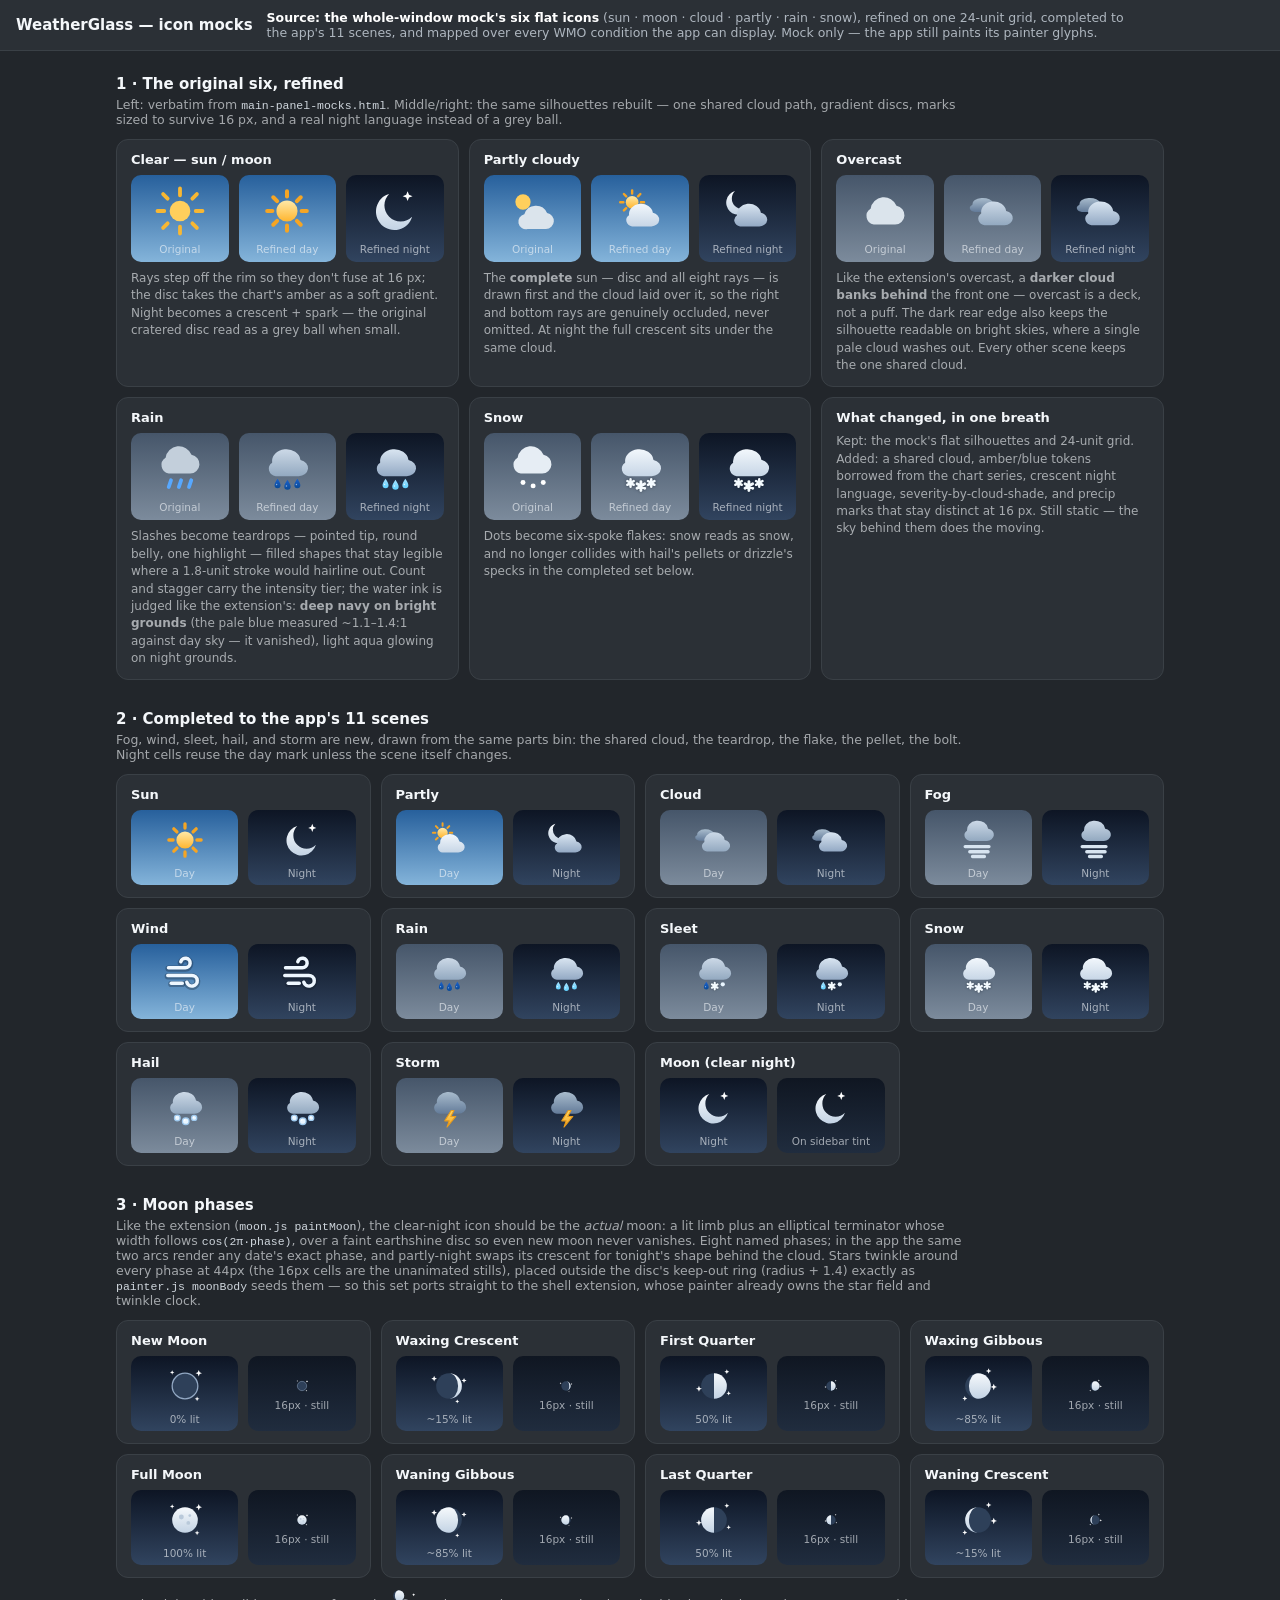
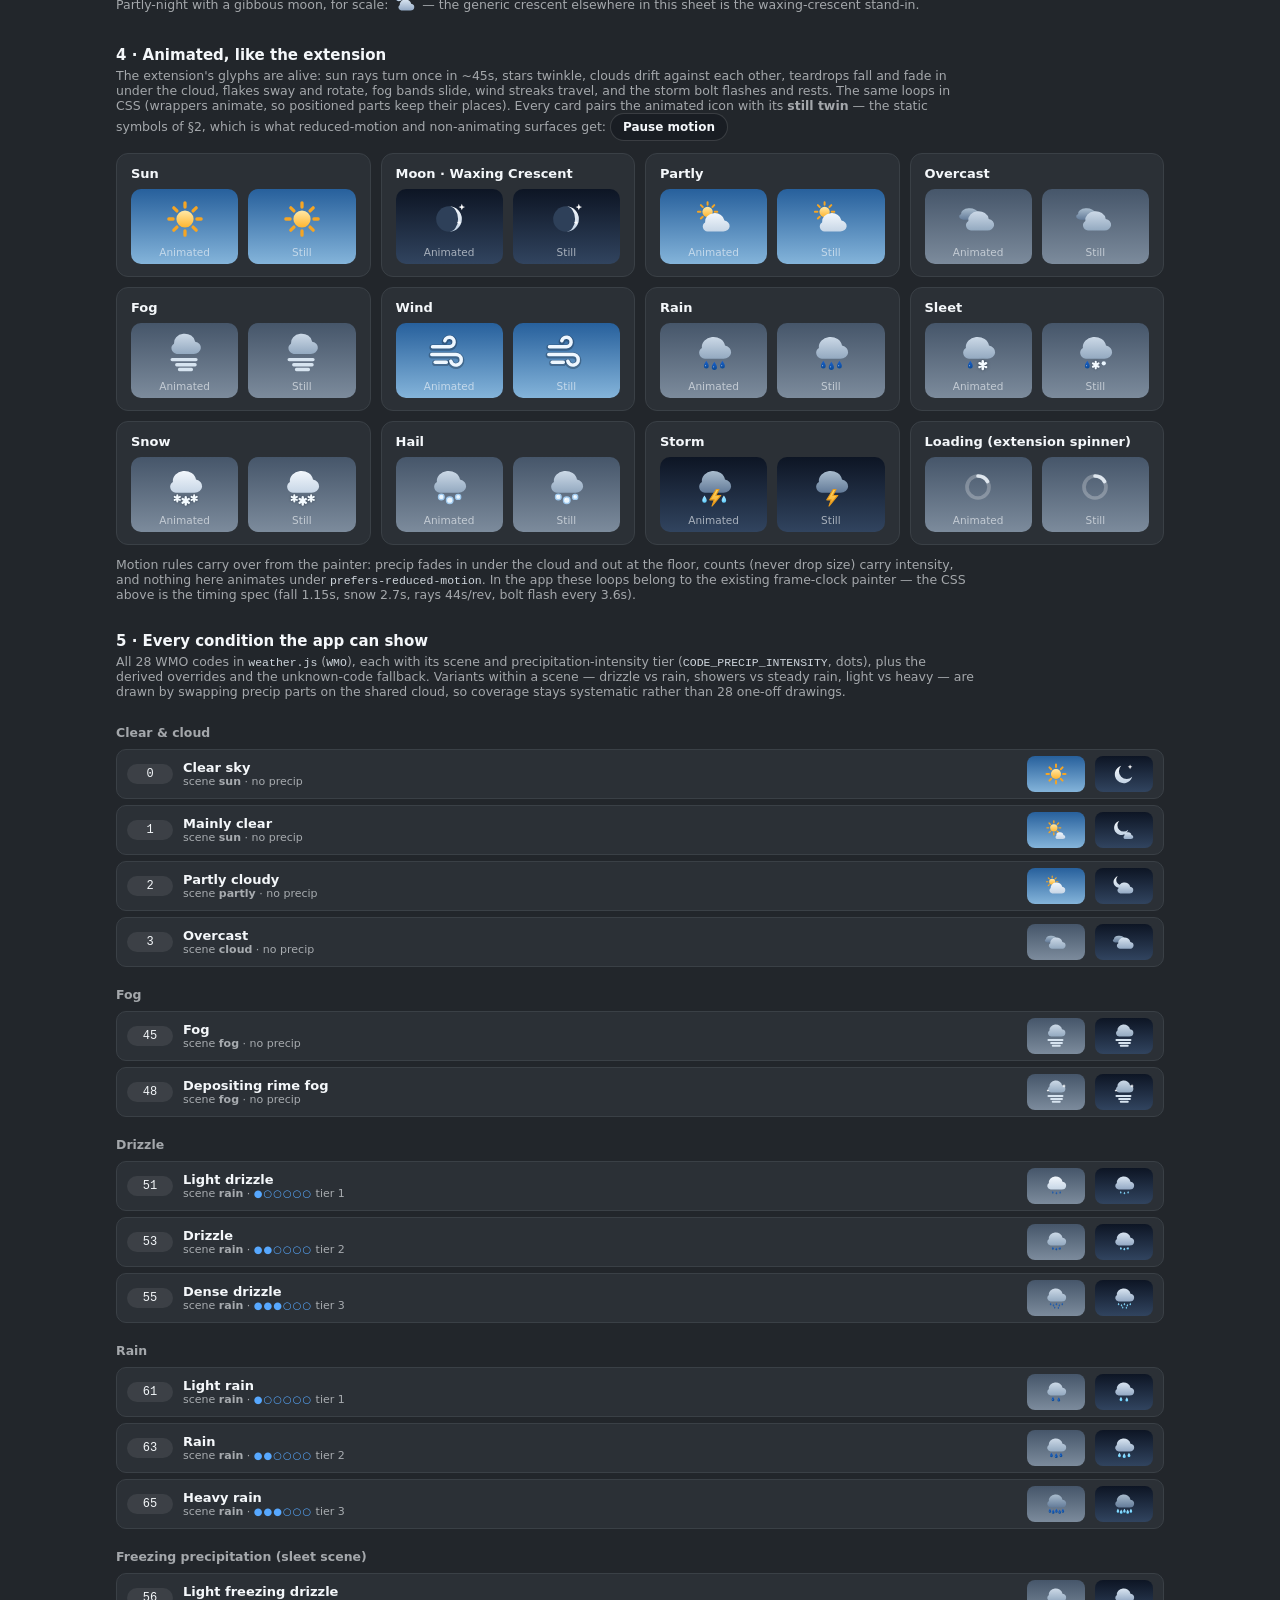
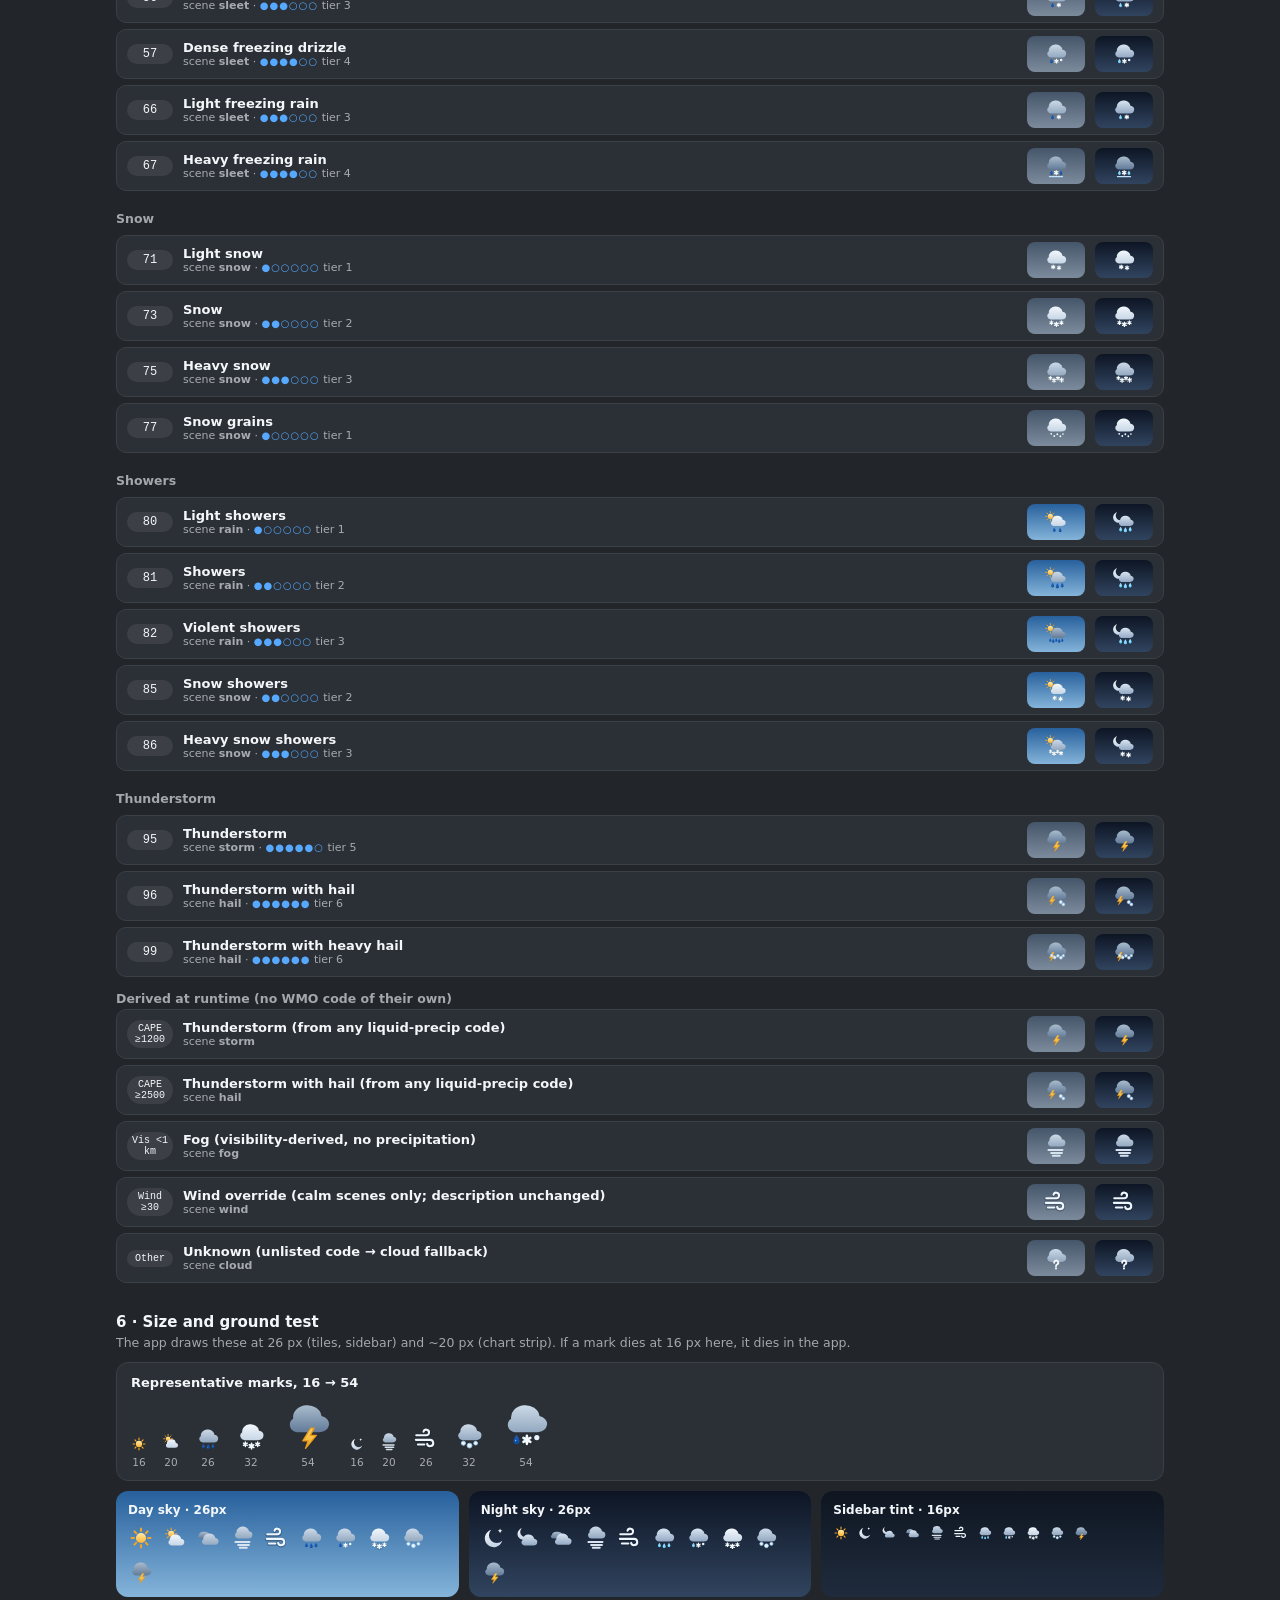
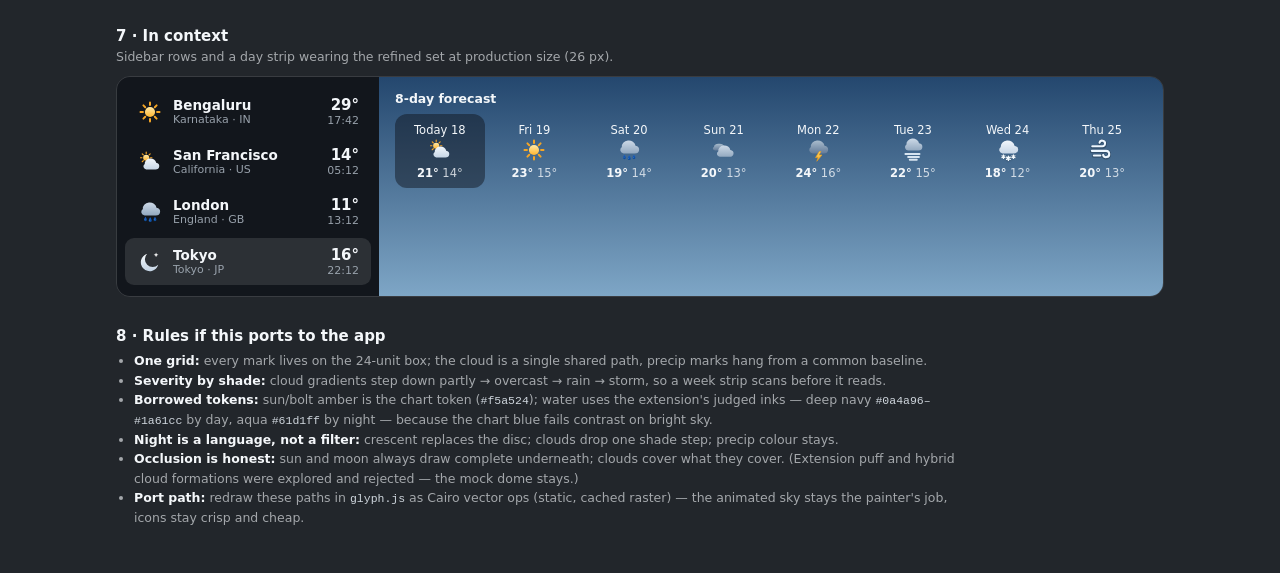
==== docs/design/icon-mocks.html @ 32ab7bc1 "docs(design): pair every animated icon with its still twin" ====
<!doctype html>
<html lang="en">
<head>
<meta charset="utf-8">
<meta name="viewport" content="width=device-width, initial-scale=1">
<title>WeatherGlass — icon mocks</title>
<style>
  :root{
    --ink:#f4f7fa; --dim:rgba(244,247,250,.62); --faint:rgba(244,247,250,.38);
    --slab:rgba(13,18,26,.52); --line:rgba(255,255,255,.14); --page:#22262b;
    --amber:#f5a524; --blue:#57a8ff; --green:#3ecf8e;
  }
  *{box-sizing:border-box}
  body{margin:0;background:var(--page);color:var(--ink);
    font-family:Cantarell,"Noto Sans",system-ui,sans-serif;-webkit-font-smoothing:antialiased}
  header.bar{position:sticky;top:0;z-index:9;background:#2b3036;border-bottom:1px solid #3a4046;
    padding:10px 16px;display:flex;gap:14px;align-items:center;flex-wrap:wrap}
  header.bar h1{font-size:15px;margin:0;font-weight:650}
  header.bar p{margin:0;font-size:12.5px;color:#aeb6bf;max-width:860px}
  main{max-width:1080px;margin:0 auto;padding:22px 16px 46px}
  h2{font-size:15px;margin:30px 0 4px}
  h2:first-child{margin-top:2px}
  .sub{font-size:12.5px;color:var(--dim);margin:0 0 12px;max-width:860px}
  .grid{display:grid;gap:10px}
  .before-after{grid-template-columns:repeat(3,1fr)}
  .fullset{grid-template-columns:repeat(4,1fr)}
  .card{background:#2b3036;border:1px solid #3a4046;border-radius:12px;padding:12px 14px}
  .card h3{margin:0 0 8px;font-size:13px}
  .card p{margin:8px 0 0;font-size:12px;color:var(--dim);line-height:1.45}
  .trio{display:flex;gap:10px}
  .cell{flex:1;border-radius:10px;display:flex;flex-direction:column;align-items:center;justify-content:center;gap:5px;padding:9px 2px 7px}
  .cell span{font-size:10.5px;color:var(--dim)}
  .sky-day{background:linear-gradient(180deg,#27609c,#84b4da)}
  .sky-night{background:linear-gradient(180deg,#0d1524,#31445f)}
  .sky-grey{background:linear-gradient(180deg,#46566a,#7c8b9c)}
  .side-tint{background:linear-gradient(180deg,rgba(13,20,32,.92),rgba(31,44,63,.92))}
  .ic{width:54px;height:54px;flex:none}
  .pair{display:flex;gap:10px}
  .pair .cell{padding:8px 2px 6px}
  .pair .ic{width:44px;height:44px}
  .cov{display:flex;flex-direction:column;gap:6px}
  .covgroup{font-size:12.5px;font-weight:700;color:var(--dim);margin:14px 0 3px}
  .covrow{display:grid;grid-template-columns:46px 1fr 58px 58px;gap:10px;align-items:center;
    background:#2b3036;border:1px solid #3a4046;border-radius:10px;padding:6px 10px}
  .code{font-family:ui-monospace,monospace;font-size:12px;background:rgba(255,255,255,.08);
    border-radius:999px;text-align:center;padding:3px 0}
  .covdesc{font-size:13px;font-weight:600}
  .covmeta{font-size:11px;color:var(--dim)}
  .tier{color:var(--blue);letter-spacing:1px;font-size:10px}
  .covcell{border-radius:8px;display:flex;justify-content:center;padding:5px}
  .covcell .ic{width:26px;height:26px}
  .sizes{display:flex;align-items:flex-end;gap:14px;flex-wrap:wrap}
  .sizes figure{margin:0;display:flex;flex-direction:column;align-items:center;gap:4px}
  .sizes figcaption{font-size:10.5px;color:var(--dim)}
  .s16{width:16px;height:16px}.s20{width:20px;height:20px}.s26{width:26px;height:26px}.s32{width:32px;height:32px}
  .groundrow{display:flex;gap:10px;flex-wrap:wrap}
  .ground{flex:1;min-width:220px;border-radius:12px;padding:12px}
  .ground h3{margin:0 0 8px;font-size:12px;font-weight:700}
  .ground .strip{display:flex;gap:8px;flex-wrap:wrap;align-items:center}
  .context{display:flex;border-radius:14px;overflow:hidden;border:1px solid rgba(255,255,255,.10)}
  .context .side{width:262px;flex:none;background:rgba(8,12,18,.58);padding:8px 0}
  .context .panel{flex:1;padding:14px 16px;background:linear-gradient(180deg,#24476e,#7ea6c6)}
  .crow{display:flex;gap:10px;align-items:center;padding:8px 12px;margin:3px 8px;border-radius:9px}
  .crow.sel{background:rgba(255,255,255,.11)}
  .crow .nm{font-size:13.5px;font-weight:600}
  .crow .sb{font-size:11px;color:#98a1ab}
  .crow .tp{margin-left:auto;text-align:right;font-size:15px;font-weight:700}
  .crow .tp div{font-size:11px;color:#98a1ab;font-weight:400}
  .crow .ic{width:26px;height:26px}
  .days{display:flex;gap:5px;margin-top:8px}
  .day{flex:1;text-align:center;border-radius:12px;padding:9px 2px 8px;font-size:11.5px}
  .day.sel{background:rgba(16,20,28,.48)}
  .day .ic{width:26px;height:26px}
  .day b{font-weight:650}
  .day span{opacity:.8}
  ul.rules{font-size:12.5px;color:var(--dim);line-height:1.55;margin:6px 0 0;padding-left:18px;max-width:860px}
  ul.rules b{color:var(--ink)}
  code{font-family:ui-monospace,monospace;font-size:11.5px;color:#cfd6dd}
  .pausebtn{font:inherit;font-size:12px;font-weight:650;color:var(--ink);
    background:rgba(16,20,28,.45);border:1px solid var(--line);border-radius:999px;padding:6px 12px;cursor:pointer}
  @keyframes wg-spin{to{transform:rotate(360deg)}}
  @keyframes wg-drift{0%,100%{transform:translateX(-.55px)}50%{transform:translateX(.55px)}}
  @keyframes wg-fall{0%{transform:translate(.45px,-2.4px);opacity:0}16%{opacity:1}78%{opacity:1}100%{transform:translate(-.55px,3.1px);opacity:0}}
  @keyframes wg-snow{0%{transform:translate(-.5px,-2.1px) rotate(-24deg);opacity:0}16%{opacity:1}50%{transform:translate(.55px,.4px) rotate(18deg)}84%{opacity:1}100%{transform:translate(-.4px,2.9px) rotate(52deg);opacity:0}}
  @keyframes wg-flash{0%,52%,100%{opacity:.22}58%,68%{opacity:1}63%{opacity:.45}}
  @keyframes wg-twinkle{0%,100%{opacity:.2}50%{opacity:1}}
  @keyframes wg-fog{from{transform:translateX(1.5px)}to{transform:translateX(-1.5px)}}
  @keyframes wg-wind{0%{transform:translateX(-1.5px);opacity:.35}30%,70%{opacity:1}100%{transform:translateX(1.7px);opacity:.35}}
  .spin-slow{transform-box:fill-box;transform-origin:center;animation:wg-spin 44s linear infinite}
  .spin-fast{transform-box:view-box;transform-origin:center;animation:wg-spin 1.1s linear infinite}
  .drift{animation:wg-drift 5.5s ease-in-out infinite}
  .drift2{animation:wg-drift 7s ease-in-out infinite reverse}
  .fall{animation:wg-fall 1.15s linear infinite}
  .fall-fast{animation:wg-fall .78s linear infinite}
  .snowfall{transform-box:view-box;animation:wg-snow 2.7s linear infinite}
  .flash{animation:wg-flash 3.6s linear infinite}
  .twinkle{animation:wg-twinkle 2.3s ease-in-out infinite}
  .fogslide{animation:wg-fog 4.5s ease-in-out infinite alternate}
  .windmove{animation:wg-wind 2.9s ease-in-out infinite}
  .anim-paused *{animation-play-state:paused!important}
  @media (prefers-reduced-motion: reduce){*{transition:none!important;animation:none!important}}
</style>
</head>
<body>
<header class="bar">
  <h1>WeatherGlass — icon mocks</h1>
  <p><b style="color:#fff">Source: the whole-window mock's six flat icons</b> (sun · moon · cloud · partly · rain · snow),
  refined on one 24-unit grid, completed to the app's 11 scenes, and mapped over every WMO condition the app can display. Mock only — the app still paints its painter glyphs.</p>
</header>

<svg width="0" height="0" style="position:absolute" aria-hidden="true">
  <defs>
    <!-- ===== originals, verbatim from main-panel-mocks.html ===== -->
    <symbol id="o-moon" viewBox="0 0 24 24"><circle cx="12" cy="12" r="7" fill="#e8edf4"/><circle cx="9.5" cy="10" r="1.6" fill="#c9d2dd"/><circle cx="13.5" cy="14" r="1.2" fill="#c9d2dd"/><circle cx="14.5" cy="9.5" r=".9" fill="#c9d2dd"/></symbol>
    <symbol id="o-sun" viewBox="0 0 24 24"><g stroke="#f7b733" stroke-width="1.7" stroke-linecap="round"><path d="M12 2v3M12 19v3M2 12h3M19 12h3M4.5 4.5l2 2M17.5 17.5l2 2M19.5 4.5l-2 2M6.5 17.5l-2 2"/></g><circle cx="12" cy="12" r="4.6" fill="#ffcf5c"/></symbol>
    <symbol id="o-cloud" viewBox="0 0 24 24"><path d="M7 18h9.5a4.2 4.2 0 0 0 .6-8.35A6 6 0 0 0 5.6 11 3.8 3.8 0 0 0 7 18Z" fill="#dbe4ec"/></symbol>
    <symbol id="o-partly" viewBox="0 0 24 24"><circle cx="8" cy="8" r="3.4" fill="#ffcf5c"/><path d="M10 20h8.2a3.6 3.6 0 0 0 .5-7.15A5.4 5.4 0 0 0 8.6 13.4 3.3 3.3 0 0 0 10 20Z" fill="#dbe4ec"/></symbol>
    <symbol id="o-rain" viewBox="0 0 24 24"><path d="M7 14h9.5a4.2 4.2 0 0 0 .6-8.35A6 6 0 0 0 5.6 7 3.8 3.8 0 0 0 7 14Z" fill="#c3cfdb"/><g stroke="#57a8ff" stroke-width="1.7" stroke-linecap="round"><path d="M8 17l-1 3M12.5 17l-1 3M17 17l-1 3"/></g></symbol>
    <symbol id="o-snow" viewBox="0 0 24 24"><path d="M7 14h9.5a4.2 4.2 0 0 0 .6-8.35A6 6 0 0 0 5.6 7 3.8 3.8 0 0 0 7 14Z" fill="#e6edf4"/><g fill="#fff"><circle cx="8" cy="18" r="1.1"/><circle cx="12.5" cy="19.5" r="1.1"/><circle cx="17" cy="18" r="1.1"/></g></symbol>

    <!-- ===== refined set: shared parts ===== -->
    <linearGradient id="sunGrad" x1="0" y1="0" x2="0" y2="1">
      <stop offset="0" stop-color="#ffe9a8"/><stop offset="1" stop-color="#ffb52e"/>
    </linearGradient>
    <linearGradient id="moonGrad" x1="0" y1="0" x2="0" y2="1">
      <stop offset="0" stop-color="#f6f9fc"/><stop offset="1" stop-color="#c3d3e4"/>
    </linearGradient>
    <linearGradient id="cloudDay" x1="0" y1="0" x2="0" y2="1">
      <stop offset="0" stop-color="#f2f7fc"/><stop offset="1" stop-color="#c7d6e6"/>
    </linearGradient>
    <linearGradient id="cloudNight" x1="0" y1="0" x2="0" y2="1">
      <stop offset="0" stop-color="#d9e5f1"/><stop offset="1" stop-color="#93a9c4"/>
    </linearGradient>
    <linearGradient id="cloudGrey" x1="0" y1="0" x2="0" y2="1">
      <stop offset="0" stop-color="#ccd9e7"/><stop offset="1" stop-color="#93a9c0"/>
    </linearGradient>
    <linearGradient id="cloudStorm" x1="0" y1="0" x2="0" y2="1">
      <stop offset="0" stop-color="#a9bccd"/><stop offset="1" stop-color="#637b99"/>
    </linearGradient>
    <linearGradient id="boltGrad" x1="0" y1="0" x2="0" y2="1">
      <stop offset="0" stop-color="#ffd964"/><stop offset="1" stop-color="#f5a524"/>
    </linearGradient>
    <!-- judged water inks, extension INK_WATER: deep navy holds contrast on
         bright skies; light aqua glows on night grounds -->
    <linearGradient id="dropGradDay" x1="0" y1="0" x2="0" y2="1">
      <stop offset="0" stop-color="#1a61cc"/><stop offset="1" stop-color="#0a4a96"/>
    </linearGradient>
    <linearGradient id="dropGradNight" x1="0" y1="0" x2="0" y2="1">
      <stop offset="0" stop-color="#a8e2ff"/><stop offset="1" stop-color="#61d1ff"/>
    </linearGradient>
    <!-- shared cloud: dome vertically squashed 15% (base y=19 and width unchanged,
         so precip hang points and partly occlusion stay put) -->
    <path id="cloudPath" d="M7 19h10.2a4.3 3.66 0 0 0 .8-7.23A6.2 5.27 0 0 0 5.4 13.05 4 3.4 0 0 0 7 19Z"/>
    <g id="flake" stroke="#f4fbff" stroke-width="1.35" stroke-linecap="round" style="filter:drop-shadow(0 .8px .8px rgba(16,24,35,.5))">
      <path d="M0-2.1V2.1M-1.8-1.05 1.8 1.05M1.8-1.05-1.8 1.05"/>
    </g>
    <path id="dropPath" d="M0-2.3C.95-.9 1.45.05 1.45.85A1.45 1.45 0 1 1-1.45.85C-1.45.05-.95-.9 0-2.3Z"/>
    <g id="dropDay"><use href="#dropPath" fill="url(#dropGradDay)"/><circle cx="-.45" cy=".55" r=".34" fill="#ffffff" opacity=".55"/></g>
    <g id="dropNight"><use href="#dropPath" fill="url(#dropGradNight)"/><circle cx="-.45" cy=".55" r=".34" fill="#ffffff" opacity=".8"/></g>
    <path id="spark" d="M0-2.2.62-.62 2.2 0 .62.62 0 2.2-.62.62-2.2 0-.62-.62Z"/>

    <!-- the full sun, drawn complete wherever it appears: partly/showers
         layer the cloud OVER it, so right/bottom rays exist and are
         genuinely occluded rather than omitted -->
    <g id="sunRays" stroke="#f5a524" stroke-width="1.8" stroke-linecap="round">
      <path d="M12 3.2v2.3M12 18.5v2.3M3.2 12h2.3M18.5 12h2.3M16.4 7.6l1.7-1.7M16.4 16.4l1.7 1.7M7.6 16.4l-1.7 1.7M7.6 7.6 5.9 5.9"/>
    </g>
    <g id="sunFull">
      <use href="#sunRays"/>
      <circle cx="12" cy="12" r="4.7" fill="url(#sunGrad)"/>
    </g>
    <symbol id="r-sun" viewBox="0 0 24 24"><use href="#sunFull"/></symbol>
    <!-- moon: crescent reads as night at 16px where the cratered disc read as a ball -->
    <symbol id="r-moon" viewBox="0 0 24 24">
      <path d="M19.6 14.6A8.2 8.2 0 1 1 9.4 4.4a6.6 6.6 0 0 0 10.2 10.2Z" fill="url(#moonGrad)"/>
      <use href="#spark" transform="translate(17.6 5.4)" fill="#ffffff"/>
    </symbol>
    <symbol id="r-partly-day" viewBox="0 0 24 24">
      <use href="#sunFull" transform="translate(1.3,0.9) scale(.6)"/>
      <use href="#cloudPath" transform="translate(2.6 2.9) scale(.84)" fill="url(#cloudDay)"/>
    </symbol>
    <symbol id="r-partly-night" viewBox="0 0 24 24">
      <path d="M12.9 9.8A5.4 5.4 0 1 1 6.2 3.1a4.3 4.3 0 0 0 6.7 6.7Z" fill="url(#moonGrad)"/>
      <use href="#cloudPath" transform="translate(2.6 2.9) scale(.84)" fill="url(#cloudNight)"/>
    </symbol>
    <symbol id="r-fog-day" viewBox="0 0 24 24">
      <use href="#cloudPath" transform="translate(1,-5) scale(.92)" fill="url(#cloudGrey)"/>
      <g stroke="#d7e4f0" stroke-width="1.8" stroke-linecap="round"><path d="M5 15.6h13M7.5 18.4h10M9 21h6.5"/></g>
    </symbol>
    <symbol id="r-wind" viewBox="0 0 24 24">
      <g fill="none" stroke="rgba(16,24,35,.30)" stroke-width="3.4" stroke-linecap="round" transform="translate(0 .45)">
        <path d="M3 8.6h9.2a2.6 2.6 0 1 0-2.5-3.3"/>
        <path d="M2.6 12.8h13.2a2.9 2.9 0 1 1-2.8 3.7"/>
        <path d="M4.5 17h6"/>
      </g>
      <g fill="none" stroke="#eef7ff" stroke-width="1.9" stroke-linecap="round">
        <path d="M3 8.6h9.2a2.6 2.6 0 1 0-2.5-3.3"/>
        <path d="M2.6 12.8h13.2a2.9 2.9 0 1 1-2.8 3.7"/>
        <path d="M4.5 17h6"/>
      </g>
    </symbol>
    <symbol id="r-rain-day" viewBox="0 0 24 24">
      <use href="#cloudPath" transform="translate(0,-3.8)" fill="url(#cloudGrey)"/>
      <use href="#dropsMid"/>
    </symbol>
    <symbol id="r-rain-night" viewBox="0 0 24 24">
      <use href="#cloudPath" transform="translate(0,-3.8)" fill="url(#cloudNight)"/>
      <use href="#dropsMidNight"/>
    </symbol>
    <symbol id="r-sleet" viewBox="0 0 24 24">
      <use href="#cloudPath" transform="translate(0,-3.8)" fill="url(#cloudGrey)"/>
      <use href="#dropDay" transform="translate(7.8,18.4) scale(.92)"/>
      <use href="#flake" transform="translate(12.4 18.6) scale(.85)"/>
      <circle cx="16.8" cy="17.6" r="1.15" fill="#eaf6ff"/>
    </symbol>
    <symbol id="r-sleet-night" viewBox="0 0 24 24">
      <use href="#cloudPath" transform="translate(0,-3.8)" fill="url(#cloudNight)"/>
      <use href="#dropNight" transform="translate(7.8,18.4) scale(.92)"/>
      <use href="#flake" transform="translate(12.4 18.6) scale(.85)"/>
      <circle cx="16.8" cy="17.6" r="1.15" fill="#eaf6ff"/>
    </symbol>
    <symbol id="r-snow" viewBox="0 0 24 24">
      <use href="#cloudPath" transform="translate(0,-3.8)" fill="url(#cloudDay)"/>
      <use href="#flake" transform="translate(7.8 18.2) scale(.8)"/>
      <use href="#flake" transform="translate(12.4 19.6) scale(.95)"/>
      <use href="#flake" transform="translate(17 18.2) scale(.8)"/>
    </symbol>
    <symbol id="r-hail" viewBox="0 0 24 24">
      <use href="#cloudPath" transform="translate(0,-3.8)" fill="url(#cloudGrey)"/>
      <g fill="#eaf6ff" stroke="#9fc9ee" stroke-width=".7">
        <circle cx="7.8" cy="17.4" r="1.55"/><circle cx="12.4" cy="19.2" r="1.8"/><circle cx="17" cy="17.4" r="1.4"/>
      </g>
      <g fill="#ffffff"><circle cx="7.3" cy="16.9" r=".45"/><circle cx="11.8" cy="18.6" r=".5"/><circle cx="16.6" cy="17" r=".4"/></g>
    </symbol>
    <symbol id="r-storm" viewBox="0 0 24 24">
      <use href="#cloudPath" transform="translate(0,-3.8)" fill="url(#cloudStorm)"/>
      <path d="M13.2 13.4 9.7 19h2.4l-1.2 3.4L15.7 16.6h-2.7l1.7-3.2Z" fill="url(#boltGrad)" stroke="#e89b1c" stroke-width=".6" stroke-linejoin="round"/>
    </symbol>

    <!-- ===== per-condition variants (coverage matrix) ===== -->
    <g id="dropsLight"><use href="#dropDay" transform="translate(9.2,18.4) scale(.88)"/><use href="#dropDay" transform="translate(14.6,18.8) scale(.88)"/></g>
    <g id="dropsLightNight"><use href="#dropNight" transform="translate(9.2,18.4) scale(.88)"/><use href="#dropNight" transform="translate(14.6,18.8) scale(.88)"/></g>
    <g id="dropsMid"><use href="#dropDay" transform="translate(7.8,18.4) scale(.92)"/><use href="#dropDay" transform="translate(12.2,19) scale(.98)"/><use href="#dropDay" transform="translate(16.6,18.4) scale(.92)"/></g>
    <g id="dropsMidNight"><use href="#dropNight" transform="translate(7.8,18.4) scale(.92)"/><use href="#dropNight" transform="translate(12.2,19) scale(.98)"/><use href="#dropNight" transform="translate(16.6,18.4) scale(.92)"/></g>
    <g id="dropsHeavy"><use href="#dropDay" transform="translate(6.4,18.2) scale(.8)"/><use href="#dropDay" transform="translate(9.4,19) scale(.86)"/><use href="#dropDay" transform="translate(12.4,18.2) scale(.8)"/><use href="#dropDay" transform="translate(15.4,19) scale(.86)"/><use href="#dropDay" transform="translate(18.4,18.2) scale(.8)"/></g>
    <g id="dropsHeavyNight"><use href="#dropNight" transform="translate(6.4,18.2) scale(.8)"/><use href="#dropNight" transform="translate(9.4,19) scale(.86)"/><use href="#dropNight" transform="translate(12.4,18.2) scale(.8)"/><use href="#dropNight" transform="translate(15.4,19) scale(.86)"/><use href="#dropNight" transform="translate(18.4,18.2) scale(.8)"/></g>
    <g id="drizzleLight" opacity=".9"><use href="#dropDay" transform="translate(9,17.8) scale(.52)"/><use href="#dropDay" transform="translate(12.4,18.5) scale(.52)"/><use href="#dropDay" transform="translate(15.8,17.8) scale(.52)"/></g>
    <g id="drizzleLightNight" opacity=".9"><use href="#dropNight" transform="translate(9,17.8) scale(.52)"/><use href="#dropNight" transform="translate(12.4,18.5) scale(.52)"/><use href="#dropNight" transform="translate(15.8,17.8) scale(.52)"/></g>
    <g id="drizzleDense" opacity=".9"><use href="#dropDay" transform="translate(7,17.6) scale(.5)"/><use href="#dropDay" transform="translate(9.7,18.6) scale(.5)"/><use href="#dropDay" transform="translate(12.4,17.6) scale(.5)"/><use href="#dropDay" transform="translate(15.1,18.6) scale(.5)"/><use href="#dropDay" transform="translate(17.8,17.6) scale(.5)"/><use href="#dropDay" transform="translate(10.8,20.6) scale(.44)"/><use href="#dropDay" transform="translate(14.2,20.9) scale(.44)"/></g>
    <g id="drizzleDenseNight" opacity=".9"><use href="#dropNight" transform="translate(7,17.6) scale(.5)"/><use href="#dropNight" transform="translate(9.7,18.6) scale(.5)"/><use href="#dropNight" transform="translate(12.4,17.6) scale(.5)"/><use href="#dropNight" transform="translate(15.1,18.6) scale(.5)"/><use href="#dropNight" transform="translate(17.8,17.6) scale(.5)"/><use href="#dropNight" transform="translate(10.8,20.6) scale(.44)"/><use href="#dropNight" transform="translate(14.2,20.9) scale(.44)"/></g>
    <g id="flakesLight"><use href="#flake" transform="translate(9.4 18.4) scale(.85)"/><use href="#flake" transform="translate(14.8 19.2) scale(.85)"/></g>
    <g id="flakesHeavy"><use href="#flake" transform="translate(6.8 17.6) scale(.75)"/><use href="#flake" transform="translate(10.2 19.6) scale(.9)"/><use href="#flake" transform="translate(13.8 17.8) scale(.8)"/><use href="#flake" transform="translate(17.2 19.4) scale(.9)"/></g>
    <g id="grains" fill="#f4fbff"><circle cx="7.6" cy="17.4" r=".85"/><circle cx="10.4" cy="19.4" r=".85"/><circle cx="13.2" cy="17.8" r=".85"/><circle cx="16" cy="19.6" r=".85"/><circle cx="18.4" cy="17.6" r=".75"/></g>
    <g id="pelletsHeavy" fill="#eaf6ff" stroke="#9fc9ee" stroke-width=".7"><circle cx="6.6" cy="17.2" r="1.35"/><circle cx="9.8" cy="19.4" r="1.55"/><circle cx="13.2" cy="17.6" r="1.45"/><circle cx="16.4" cy="19.6" r="1.6"/><circle cx="19" cy="17.4" r="1.25"/></g>
    <path id="boltPath" d="M13.2 13.4 9.7 19h2.4l-1.2 3.4L15.7 16.6h-2.7l1.7-3.2Z"/>

    <symbol id="r-mainly-day" viewBox="0 0 24 24">
      <use href="#sunFull" transform="translate(1.36,1.36) scale(.72)"/>
      <use href="#cloudPath" transform="translate(9.5,10.5) scale(.52)" fill="url(#cloudDay)"/>
    </symbol>
    <symbol id="r-mainly-night" viewBox="0 0 24 24">
      <path d="M15.8 11.8A6.6 6.6 0 1 1 7.6 3.6a5.3 5.3 0 0 0 8.2 8.2Z" fill="url(#moonGrad)"/>
      <use href="#cloudPath" transform="translate(9.5,10.5) scale(.52)" fill="url(#cloudNight)"/>
    </symbol>
    <symbol id="r-rime-fog" viewBox="0 0 24 24">
      <use href="#cloudPath" transform="translate(1,-5) scale(.92)" fill="url(#cloudGrey)"/>
      <g stroke="#d7e4f0" stroke-width="1.8" stroke-linecap="round"><path d="M5 15.6h13M7.5 18.4h10M9 21h6.5"/></g>
      <use href="#spark" transform="translate(19.4 6.4) scale(.8)" fill="#ffffff"/>
      <use href="#spark" transform="translate(4.6 10.6) scale(.6)" fill="#ffffff"/>
    </symbol>
    <symbol id="r-drizzle-1" viewBox="0 0 24 24"><use href="#cloudPath" transform="translate(0,-3.8)" fill="url(#cloudDay)"/><use href="#drizzleLight"/></symbol>
    <symbol id="r-drizzle-1-night" viewBox="0 0 24 24"><use href="#cloudPath" transform="translate(0,-3.8)" fill="url(#cloudNight)"/><use href="#drizzleLightNight"/></symbol>
    <symbol id="r-drizzle-2" viewBox="0 0 24 24"><use href="#cloudPath" transform="translate(0,-3.8)" fill="url(#cloudGrey)"/><use href="#drizzleLight"/><use href="#drizzleLight" transform="translate(1.6,2.8) scale(.85)"/></symbol>
    <symbol id="r-drizzle-2-night" viewBox="0 0 24 24"><use href="#cloudPath" transform="translate(0,-3.8)" fill="url(#cloudNight)"/><use href="#drizzleLightNight"/><use href="#drizzleLightNight" transform="translate(1.6,2.8) scale(.85)"/></symbol>
    <symbol id="r-drizzle-3" viewBox="0 0 24 24"><use href="#cloudPath" transform="translate(0,-3.8)" fill="url(#cloudGrey)"/><use href="#drizzleDense"/></symbol>
    <symbol id="r-drizzle-3-night" viewBox="0 0 24 24"><use href="#cloudPath" transform="translate(0,-3.8)" fill="url(#cloudNight)"/><use href="#drizzleDenseNight"/></symbol>
    <symbol id="r-rain-light" viewBox="0 0 24 24"><use href="#cloudPath" transform="translate(0,-3.8)" fill="url(#cloudGrey)"/><use href="#dropsLight"/></symbol>
    <symbol id="r-rain-light-night" viewBox="0 0 24 24"><use href="#cloudPath" transform="translate(0,-3.8)" fill="url(#cloudNight)"/><use href="#dropsLightNight"/></symbol>
    <symbol id="r-rain-heavy" viewBox="0 0 24 24"><use href="#cloudPath" transform="translate(0,-3.8)" fill="url(#cloudStorm)"/><use href="#dropsHeavy"/></symbol>
    <symbol id="r-rain-heavy-night" viewBox="0 0 24 24"><use href="#cloudPath" transform="translate(0,-3.8)" fill="url(#cloudStorm)"/><use href="#dropsHeavyNight"/></symbol>
    <symbol id="r-showers-light-day" viewBox="0 0 24 24">
      <use href="#sunFull" transform="translate(0.8,0.8) scale(.5)"/>
      <use href="#cloudPath" transform="translate(4.2,0.8) scale(.78)" fill="url(#cloudDay)"/><use href="#dropsLight" transform="translate(1.2,.6)"/>
    </symbol>
    <symbol id="r-showers-day" viewBox="0 0 24 24">
      <use href="#sunFull" transform="translate(0.8,0.8) scale(.5)"/>
      <use href="#cloudPath" transform="translate(4.2,0.8) scale(.78)" fill="url(#cloudGrey)"/>
      <use href="#dropsMid" transform="translate(1.1,0.2)"/>
    </symbol>
    <symbol id="r-showers-heavy-day" viewBox="0 0 24 24">
      <use href="#sunFull" transform="translate(0.8,0.8) scale(.5)"/>
      <use href="#cloudPath" transform="translate(4.2,0.8) scale(.78)" fill="url(#cloudStorm)"/><use href="#dropsHeavy" transform="translate(.8,.8) scale(.92)"/>
    </symbol>
    <symbol id="r-showers-night" viewBox="0 0 24 24">
      <path d="M11.8 9.2A5 5 0 1 1 5.6 3a4 4 0 0 0 6.2 6.2Z" fill="url(#moonGrad)"/>
      <use href="#cloudPath" transform="translate(4.2,0.8) scale(.78)" fill="url(#cloudNight)"/>
      <use href="#dropsMidNight" transform="translate(1.1,0.2)"/>
    </symbol>
    <symbol id="r-freezing-light" viewBox="0 0 24 24">
      <use href="#cloudPath" transform="translate(0,-3.8)" fill="url(#cloudGrey)"/>
      <use href="#dropDay" transform="translate(8.8,18.4) scale(.9)"/>
      <use href="#flake" transform="translate(14.6 18.4) scale(.85)"/>
    </symbol>
    <symbol id="r-freezing-light-night" viewBox="0 0 24 24">
      <use href="#cloudPath" transform="translate(0,-3.8)" fill="url(#cloudNight)"/>
      <use href="#dropNight" transform="translate(8.8,18.4) scale(.9)"/>
      <use href="#flake" transform="translate(14.6 18.4) scale(.85)"/>
    </symbol>
    <symbol id="r-freezing-heavy" viewBox="0 0 24 24">
      <use href="#cloudPath" transform="translate(0,-3.8)" fill="url(#cloudStorm)"/>
      <use href="#dropDay" transform="translate(7.8,18.2) scale(.88)"/><use href="#dropDay" transform="translate(16.6,18.2) scale(.88)"/>
      <use href="#flake" transform="translate(12.2 18.2) scale(.9)"/>
      <path d="M6 21.8h12" stroke="#bfe3ff" stroke-width="1.3" stroke-linecap="round"/>
    </symbol>
    <symbol id="r-freezing-heavy-night" viewBox="0 0 24 24">
      <use href="#cloudPath" transform="translate(0,-3.8)" fill="url(#cloudStorm)"/>
      <use href="#dropNight" transform="translate(7.8,18.2) scale(.88)"/><use href="#dropNight" transform="translate(16.6,18.2) scale(.88)"/>
      <use href="#flake" transform="translate(12.2 18.2) scale(.9)"/>
      <path d="M6 21.8h12" stroke="#bfe3ff" stroke-width="1.3" stroke-linecap="round"/>
    </symbol>
    <symbol id="r-snow-light" viewBox="0 0 24 24"><use href="#cloudPath" transform="translate(0,-3.8)" fill="url(#cloudDay)"/><use href="#flakesLight"/></symbol>
    <symbol id="r-snow-heavy" viewBox="0 0 24 24"><use href="#cloudPath" transform="translate(0,-3.8)" fill="url(#cloudGrey)"/><use href="#flakesHeavy"/></symbol>
    <symbol id="r-snow-grains" viewBox="0 0 24 24"><use href="#cloudPath" transform="translate(0,-3.8)" fill="url(#cloudDay)"/><use href="#grains"/></symbol>
    <symbol id="r-snow-showers-day" viewBox="0 0 24 24">
      <use href="#sunFull" transform="translate(0.8,0.8) scale(.5)"/>
      <use href="#cloudPath" transform="translate(4.2,0.8) scale(.78)" fill="url(#cloudDay)"/><use href="#flakesLight" transform="translate(1.4,1)"/>
    </symbol>
    <symbol id="r-snow-showers-heavy-day" viewBox="0 0 24 24">
      <use href="#sunFull" transform="translate(0.8,0.8) scale(.5)"/>
      <use href="#cloudPath" transform="translate(4.2,0.8) scale(.78)" fill="url(#cloudGrey)"/><use href="#flakesHeavy" transform="translate(.8,.8) scale(.92)"/>
    </symbol>
    <symbol id="r-snow-showers-night" viewBox="0 0 24 24">
      <path d="M11.8 9.2A5 5 0 1 1 5.6 3a4 4 0 0 0 6.2 6.2Z" fill="url(#moonGrad)"/>
      <use href="#cloudPath" transform="translate(4.2,0.8) scale(.78)" fill="url(#cloudNight)"/><use href="#flakesLight" transform="translate(1.4,1)"/>
    </symbol>
    <symbol id="r-storm-hail" viewBox="0 0 24 24">
      <use href="#cloudPath" transform="translate(0,-3.8)" fill="url(#cloudStorm)"/>
      <use href="#boltPath" transform="translate(-2.6,.4) scale(.88)" fill="url(#boltGrad)" stroke="#e89b1c" stroke-width=".6" stroke-linejoin="round"/>
      <g fill="#eaf6ff" stroke="#9fc9ee" stroke-width=".7"><circle cx="16.4" cy="17.6" r="1.45"/><circle cx="18.8" cy="19.8" r="1.25"/></g>
    </symbol>
    <symbol id="r-storm-hail-heavy" viewBox="0 0 24 24">
      <use href="#cloudPath" transform="translate(0,-3.8)" fill="url(#cloudStorm)"/>
      <use href="#boltPath" transform="translate(-3,.2) scale(.9)" fill="url(#boltGrad)" stroke="#e89b1c" stroke-width=".6" stroke-linejoin="round"/>
      <use href="#pelletsHeavy" transform="translate(2.4,.4) scale(.86)"/>
    </symbol>
    <symbol id="r-overcast-day" viewBox="0 0 24 24">
      <use href="#cloudPath" transform="translate(-1.2,2.52) scale(.74,.52)" fill="url(#cloudStorm)"/>
      <use href="#cloudPath" transform="translate(2,1.6) scale(.88)" fill="url(#cloudGrey)"/>
    </symbol>
    <symbol id="r-overcast-night" viewBox="0 0 24 24">
      <use href="#cloudPath" transform="translate(-1.2,2.52) scale(.74,.52)" fill="url(#cloudStorm)"/>
      <use href="#cloudPath" transform="translate(2,1.6) scale(.88)" fill="url(#cloudNight)"/>
    </symbol>
    <symbol id="r-unknown" viewBox="0 0 24 24">
      <use href="#cloudPath" transform="translate(0,-3.4)" fill="url(#cloudGrey)"/>
      <path d="M10.3 16.4a1.9 1.9 0 1 1 2.6 1.6c-.7.35-.9.75-.9 1.5" fill="none" stroke="#f4f7fa" stroke-width="1.7" stroke-linecap="round"/>
      <circle cx="12" cy="21.6" r="1" fill="#f4f7fa"/>
    </symbol>

    <!-- moon phases: lit limb + elliptical terminator, rx = 7*cos(2π·phase),
         over an earthshine ghost disc (extension moon.js litPath/paintMoon) -->
    <symbol id="ph-new" viewBox="0 0 24 24"><circle cx="12" cy="12" r="7" fill="#2e4059" stroke="#93a9c4" stroke-width=".7"/></symbol>
    <symbol id="ph-waxc" viewBox="0 0 24 24"><circle cx="12" cy="12" r="7" fill="#2e4059"/><path d="M12 5A7 7 0 0 1 12 19A4.95 7 0 0 0 12 5Z" fill="url(#moonGrad)"/></symbol>
    <symbol id="ph-first" viewBox="0 0 24 24"><circle cx="12" cy="12" r="7" fill="#2e4059"/><path d="M12 5A7 7 0 0 1 12 19Z" fill="url(#moonGrad)"/></symbol>
    <symbol id="ph-waxg" viewBox="0 0 24 24"><circle cx="12" cy="12" r="7" fill="#2e4059"/><path d="M12 5A7 7 0 0 1 12 19A4.95 7 0 0 1 12 5Z" fill="url(#moonGrad)"/></symbol>
    <symbol id="ph-full" viewBox="0 0 24 24"><circle cx="12" cy="12" r="7" fill="url(#moonGrad)"/><circle cx="10" cy="10.4" r="1.35" fill="#b9c9da"/><circle cx="13.8" cy="13.6" r="1.05" fill="#b9c9da"/><circle cx="14.6" cy="9.6" r=".75" fill="#b9c9da"/></symbol>
    <symbol id="ph-wang" viewBox="0 0 24 24"><circle cx="12" cy="12" r="7" fill="#2e4059"/><path d="M12 5A7 7 0 0 0 12 19A4.95 7 0 0 0 12 5Z" fill="url(#moonGrad)"/></symbol>
    <symbol id="ph-last" viewBox="0 0 24 24"><circle cx="12" cy="12" r="7" fill="#2e4059"/><path d="M12 5A7 7 0 0 0 12 19Z" fill="url(#moonGrad)"/></symbol>
    <symbol id="ph-wanc" viewBox="0 0 24 24"><circle cx="12" cy="12" r="7" fill="#2e4059"/><path d="M12 5A7 7 0 0 0 12 19A4.95 7 0 0 1 12 5Z" fill="url(#moonGrad)"/></symbol>
  </defs>
</svg>

<main>
  <h2>1 · The original six, refined</h2>
  <p class="sub">Left: verbatim from <code>main-panel-mocks.html</code>. Middle/right: the same silhouettes rebuilt —
  one shared cloud path, gradient discs, marks sized to survive 16&nbsp;px, and a real night language instead of a grey ball.</p>
  <div class="grid before-after">
    <div class="card"><h3>Clear — sun / moon</h3>
      <div class="trio">
        <div class="cell sky-day"><svg class="ic"><use href="#o-sun"/></svg><span>Original</span></div>
        <div class="cell sky-day"><svg class="ic"><use href="#r-sun"/></svg><span>Refined day</span></div>
        <div class="cell sky-night"><svg class="ic"><use href="#r-moon"/></svg><span>Refined night</span></div>
      </div>
      <p>Rays step off the rim so they don't fuse at 16&nbsp;px; the disc takes the chart's amber as a soft gradient.
      Night becomes a crescent + spark — the original cratered disc read as a grey ball when small.</p>
    </div>
    <div class="card"><h3>Partly cloudy</h3>
      <div class="trio">
        <div class="cell sky-day"><svg class="ic"><use href="#o-partly"/></svg><span>Original</span></div>
        <div class="cell sky-day"><svg class="ic"><use href="#r-partly-day"/></svg><span>Refined day</span></div>
        <div class="cell sky-night"><svg class="ic"><use href="#r-partly-night"/></svg><span>Refined night</span></div>
      </div>
      <p>The <b>complete</b> sun — disc and all eight rays — is drawn first and the cloud laid over it, so the
      right and bottom rays are genuinely occluded, never omitted. At night the full crescent sits under the same cloud.</p>
    </div>
    <div class="card"><h3>Overcast</h3>
      <div class="trio">
        <div class="cell sky-grey"><svg class="ic"><use href="#o-cloud"/></svg><span>Original</span></div>
        <div class="cell sky-grey"><svg class="ic"><use href="#r-overcast-day"/></svg><span>Refined day</span></div>
        <div class="cell sky-night"><svg class="ic"><use href="#r-overcast-night"/></svg><span>Refined night</span></div>
      </div>
      <p>Like the extension's overcast, a <b>darker cloud banks behind</b> the front one — overcast is a deck,
      not a puff. The dark rear edge also keeps the silhouette readable on bright skies, where a single pale
      cloud washes out. Every other scene keeps the one shared cloud.</p>
    </div>
    <div class="card"><h3>Rain</h3>
      <div class="trio">
        <div class="cell sky-grey"><svg class="ic"><use href="#o-rain"/></svg><span>Original</span></div>
        <div class="cell sky-grey"><svg class="ic"><use href="#r-rain-day"/></svg><span>Refined day</span></div>
        <div class="cell sky-night"><svg class="ic"><use href="#r-rain-night"/></svg><span>Refined night</span></div>
      </div>
      <p>Slashes become teardrops — pointed tip, round belly, one highlight — filled shapes that stay
      legible where a 1.8-unit stroke would hairline out. Count and stagger carry the intensity tier;
      the water ink is judged like the extension's: <b>deep navy on bright grounds</b>
      (the pale blue measured ~1.1–1.4:1 against day sky — it vanished), light aqua glowing on night grounds.</p>
    </div>
    <div class="card"><h3>Snow</h3>
      <div class="trio">
        <div class="cell sky-grey"><svg class="ic"><use href="#o-snow"/></svg><span>Original</span></div>
        <div class="cell sky-grey"><svg class="ic"><use href="#r-snow"/></svg><span>Refined day</span></div>
        <div class="cell sky-night"><svg class="ic"><use href="#r-snow"/></svg><span>Refined night</span></div>
      </div>
      <p>Dots become six-spoke flakes: snow reads as snow, and no longer collides with hail's pellets
      or drizzle's specks in the completed set below.</p>
    </div>
    <div class="card"><h3>What changed, in one breath</h3>
      <p style="margin-top:0">Kept: the mock's flat silhouettes and 24-unit grid. Added: a shared cloud,
      amber/blue tokens borrowed from the chart series, crescent night language, severity-by-cloud-shade,
      and precip marks that stay distinct at 16&nbsp;px. Still static — the sky behind them does the moving.</p>
    </div>
  </div>

  <h2>2 · Completed to the app's 11 scenes</h2>
  <p class="sub">Fog, wind, sleet, hail, and storm are new, drawn from the same parts bin: the shared cloud,
  the teardrop, the flake, the pellet, the bolt. Night cells reuse the day mark unless the scene itself changes.</p>
  <div class="grid fullset">
    <div class="card"><h3>Sun</h3><div class="pair"><div class="cell sky-day"><svg class="ic"><use href="#r-sun"/></svg><span>Day</span></div><div class="cell sky-night"><svg class="ic"><use href="#r-moon"/></svg><span>Night</span></div></div></div>
    <div class="card"><h3>Partly</h3><div class="pair"><div class="cell sky-day"><svg class="ic"><use href="#r-partly-day"/></svg><span>Day</span></div><div class="cell sky-night"><svg class="ic"><use href="#r-partly-night"/></svg><span>Night</span></div></div></div>
    <div class="card"><h3>Cloud</h3><div class="pair"><div class="cell sky-grey"><svg class="ic"><use href="#r-overcast-day"/></svg><span>Day</span></div><div class="cell sky-night"><svg class="ic"><use href="#r-overcast-night"/></svg><span>Night</span></div></div></div>
    <div class="card"><h3>Fog</h3><div class="pair"><div class="cell sky-grey"><svg class="ic"><use href="#r-fog-day"/></svg><span>Day</span></div><div class="cell sky-night"><svg class="ic"><use href="#r-fog-day"/></svg><span>Night</span></div></div></div>
    <div class="card"><h3>Wind</h3><div class="pair"><div class="cell sky-day"><svg class="ic"><use href="#r-wind"/></svg><span>Day</span></div><div class="cell sky-night"><svg class="ic"><use href="#r-wind"/></svg><span>Night</span></div></div></div>
    <div class="card"><h3>Rain</h3><div class="pair"><div class="cell sky-grey"><svg class="ic"><use href="#r-rain-day"/></svg><span>Day</span></div><div class="cell sky-night"><svg class="ic"><use href="#r-rain-night"/></svg><span>Night</span></div></div></div>
    <div class="card"><h3>Sleet</h3><div class="pair"><div class="cell sky-grey"><svg class="ic"><use href="#r-sleet"/></svg><span>Day</span></div><div class="cell sky-night"><svg class="ic"><use href="#r-sleet-night"/></svg><span>Night</span></div></div></div>
    <div class="card"><h3>Snow</h3><div class="pair"><div class="cell sky-grey"><svg class="ic"><use href="#r-snow"/></svg><span>Day</span></div><div class="cell sky-night"><svg class="ic"><use href="#r-snow"/></svg><span>Night</span></div></div></div>
    <div class="card"><h3>Hail</h3><div class="pair"><div class="cell sky-grey"><svg class="ic"><use href="#r-hail"/></svg><span>Day</span></div><div class="cell sky-night"><svg class="ic"><use href="#r-hail"/></svg><span>Night</span></div></div></div>
    <div class="card"><h3>Storm</h3><div class="pair"><div class="cell sky-grey"><svg class="ic"><use href="#r-storm"/></svg><span>Day</span></div><div class="cell sky-night"><svg class="ic"><use href="#r-storm"/></svg><span>Night</span></div></div></div>
    <div class="card"><h3>Moon (clear night)</h3><div class="pair"><div class="cell sky-night"><svg class="ic"><use href="#r-moon"/></svg><span>Night</span></div><div class="cell side-tint"><svg class="ic"><use href="#r-moon"/></svg><span>On sidebar tint</span></div></div></div>
  </div>

  <h2>3 · Moon phases</h2>
  <p class="sub">Like the extension (<code>moon.js paintMoon</code>), the clear-night icon should be the <i>actual</i> moon:
  a lit limb plus an elliptical terminator whose width follows <code>cos(2π·phase)</code>, over a faint earthshine disc so
  even new moon never vanishes. Eight named phases; in the app the same two arcs render any date's exact phase,
  and partly-night swaps its crescent for tonight's shape behind the cloud.
  Stars twinkle around every phase at 44px (the 16px cells are the unanimated stills), placed outside the disc's keep-out ring (radius + 1.4) exactly as
  <code>painter.js moonBody</code> seeds them — so this set ports straight to the shell extension, whose painter
  already owns the star field and twinkle clock.</p>
  <div class="grid fullset">
    <div class="card"><h3>New Moon</h3><div class="pair"><div class="cell sky-night"><svg class="ic" viewBox="0 0 24 24"><use href="#ph-new" width="24" height="24"/><g class="twinkle"><use href="#spark" transform="translate(19.5 5) scale(0.8)" fill="#ffffff"/></g><g class="twinkle" style="animation-delay:-0.7s"><use href="#spark" transform="translate(5 4.6) scale(0.55)" fill="#ffffff"/></g><g class="twinkle" style="animation-delay:-1.4s"><use href="#spark" transform="translate(18.6 19) scale(0.6)" fill="#ffffff"/></g></svg><span>0% lit</span></div><div class="cell side-tint"><svg class="s16" viewBox="0 0 24 24"><use href="#ph-new" width="24" height="24"/><g><use href="#spark" transform="translate(19.5 5) scale(0.8)" fill="#ffffff"/></g><g><use href="#spark" transform="translate(5 4.6) scale(0.55)" fill="#ffffff"/></g><g><use href="#spark" transform="translate(18.6 19) scale(0.6)" fill="#ffffff"/></g></svg><span>16px · still</span></div></div></div>
    <div class="card"><h3>Waxing Crescent</h3><div class="pair"><div class="cell sky-night"><svg class="ic" viewBox="0 0 24 24"><use href="#ph-waxc" width="24" height="24"/><g class="twinkle" style="animation-delay:-0.4s"><use href="#spark" transform="translate(20.2 9) scale(0.65)" fill="#ffffff"/></g><g class="twinkle" style="animation-delay:-1.1s"><use href="#spark" transform="translate(3.9 8) scale(0.7)" fill="#ffffff"/></g><g class="twinkle" style="animation-delay:-1.8s"><use href="#spark" transform="translate(16.5 20.4) scale(0.5)" fill="#ffffff"/></g></svg><span>~15% lit</span></div><div class="cell side-tint"><svg class="s16" viewBox="0 0 24 24"><use href="#ph-waxc" width="24" height="24"/><g><use href="#spark" transform="translate(20.2 9) scale(0.65)" fill="#ffffff"/></g><g><use href="#spark" transform="translate(3.9 8) scale(0.7)" fill="#ffffff"/></g><g><use href="#spark" transform="translate(16.5 20.4) scale(0.5)" fill="#ffffff"/></g></svg><span>16px · still</span></div></div></div>
    <div class="card"><h3>First Quarter</h3><div class="pair"><div class="cell sky-night"><svg class="ic" viewBox="0 0 24 24"><use href="#ph-first" width="24" height="24"/><g class="twinkle" style="animation-delay:-0.9s"><use href="#spark" transform="translate(19 4.2) scale(0.6)" fill="#ffffff"/></g><g class="twinkle" style="animation-delay:-0.2s"><use href="#spark" transform="translate(3.8 13.5) scale(0.75)" fill="#ffffff"/></g><g class="twinkle" style="animation-delay:-1.6s"><use href="#spark" transform="translate(20 16) scale(0.55)" fill="#ffffff"/></g></svg><span>50% lit</span></div><div class="cell side-tint"><svg class="s16" viewBox="0 0 24 24"><use href="#ph-first" width="24" height="24"/><g><use href="#spark" transform="translate(19 4.2) scale(0.6)" fill="#ffffff"/></g><g><use href="#spark" transform="translate(3.8 13.5) scale(0.75)" fill="#ffffff"/></g><g><use href="#spark" transform="translate(20 16) scale(0.55)" fill="#ffffff"/></g></svg><span>16px · still</span></div></div></div>
    <div class="card"><h3>Waxing Gibbous</h3><div class="pair"><div class="cell sky-night"><svg class="ic" viewBox="0 0 24 24"><use href="#ph-waxg" width="24" height="24"/><g class="twinkle" style="animation-delay:-1.3s"><use href="#spark" transform="translate(17.8 3.8) scale(0.7)" fill="#ffffff"/></g><g class="twinkle" style="animation-delay:-0.5s"><use href="#spark" transform="translate(4.8 18.8) scale(0.6)" fill="#ffffff"/></g><g class="twinkle" style="animation-delay:-2.0s"><use href="#spark" transform="translate(20.6 12.5) scale(0.8)" fill="#ffffff"/></g></svg><span>~85% lit</span></div><div class="cell side-tint"><svg class="s16" viewBox="0 0 24 24"><use href="#ph-waxg" width="24" height="24"/><g><use href="#spark" transform="translate(17.8 3.8) scale(0.7)" fill="#ffffff"/></g><g><use href="#spark" transform="translate(4.8 18.8) scale(0.6)" fill="#ffffff"/></g><g><use href="#spark" transform="translate(20.6 12.5) scale(0.8)" fill="#ffffff"/></g></svg><span>16px · still</span></div></div></div>
    <div class="card"><h3>Full Moon</h3><div class="pair"><div class="cell sky-night"><svg class="ic" viewBox="0 0 24 24"><use href="#ph-full" width="24" height="24"/><g class="twinkle"><use href="#spark" transform="translate(19.5 5) scale(0.8)" fill="#ffffff"/></g><g class="twinkle" style="animation-delay:-0.7s"><use href="#spark" transform="translate(5 4.6) scale(0.55)" fill="#ffffff"/></g><g class="twinkle" style="animation-delay:-1.4s"><use href="#spark" transform="translate(18.6 19) scale(0.6)" fill="#ffffff"/></g></svg><span>100% lit</span></div><div class="cell side-tint"><svg class="s16" viewBox="0 0 24 24"><use href="#ph-full" width="24" height="24"/><g><use href="#spark" transform="translate(19.5 5) scale(0.8)" fill="#ffffff"/></g><g><use href="#spark" transform="translate(5 4.6) scale(0.55)" fill="#ffffff"/></g><g><use href="#spark" transform="translate(18.6 19) scale(0.6)" fill="#ffffff"/></g></svg><span>16px · still</span></div></div></div>
    <div class="card"><h3>Waning Gibbous</h3><div class="pair"><div class="cell sky-night"><svg class="ic" viewBox="0 0 24 24"><use href="#ph-wang" width="24" height="24"/><g class="twinkle" style="animation-delay:-0.4s"><use href="#spark" transform="translate(20.2 9) scale(0.65)" fill="#ffffff"/></g><g class="twinkle" style="animation-delay:-1.1s"><use href="#spark" transform="translate(3.9 8) scale(0.7)" fill="#ffffff"/></g><g class="twinkle" style="animation-delay:-1.8s"><use href="#spark" transform="translate(16.5 20.4) scale(0.5)" fill="#ffffff"/></g></svg><span>~85% lit</span></div><div class="cell side-tint"><svg class="s16" viewBox="0 0 24 24"><use href="#ph-wang" width="24" height="24"/><g><use href="#spark" transform="translate(20.2 9) scale(0.65)" fill="#ffffff"/></g><g><use href="#spark" transform="translate(3.9 8) scale(0.7)" fill="#ffffff"/></g><g><use href="#spark" transform="translate(16.5 20.4) scale(0.5)" fill="#ffffff"/></g></svg><span>16px · still</span></div></div></div>
    <div class="card"><h3>Last Quarter</h3><div class="pair"><div class="cell sky-night"><svg class="ic" viewBox="0 0 24 24"><use href="#ph-last" width="24" height="24"/><g class="twinkle" style="animation-delay:-0.9s"><use href="#spark" transform="translate(19 4.2) scale(0.6)" fill="#ffffff"/></g><g class="twinkle" style="animation-delay:-0.2s"><use href="#spark" transform="translate(3.8 13.5) scale(0.75)" fill="#ffffff"/></g><g class="twinkle" style="animation-delay:-1.6s"><use href="#spark" transform="translate(20 16) scale(0.55)" fill="#ffffff"/></g></svg><span>50% lit</span></div><div class="cell side-tint"><svg class="s16" viewBox="0 0 24 24"><use href="#ph-last" width="24" height="24"/><g><use href="#spark" transform="translate(19 4.2) scale(0.6)" fill="#ffffff"/></g><g><use href="#spark" transform="translate(3.8 13.5) scale(0.75)" fill="#ffffff"/></g><g><use href="#spark" transform="translate(20 16) scale(0.55)" fill="#ffffff"/></g></svg><span>16px · still</span></div></div></div>
    <div class="card"><h3>Waning Crescent</h3><div class="pair"><div class="cell sky-night"><svg class="ic" viewBox="0 0 24 24"><use href="#ph-wanc" width="24" height="24"/><g class="twinkle" style="animation-delay:-1.3s"><use href="#spark" transform="translate(17.8 3.8) scale(0.7)" fill="#ffffff"/></g><g class="twinkle" style="animation-delay:-0.5s"><use href="#spark" transform="translate(4.8 18.8) scale(0.6)" fill="#ffffff"/></g><g class="twinkle" style="animation-delay:-2.0s"><use href="#spark" transform="translate(20.6 12.5) scale(0.8)" fill="#ffffff"/></g></svg><span>~15% lit</span></div><div class="cell side-tint"><svg class="s16" viewBox="0 0 24 24"><use href="#ph-wanc" width="24" height="24"/><g><use href="#spark" transform="translate(17.8 3.8) scale(0.7)" fill="#ffffff"/></g><g><use href="#spark" transform="translate(4.8 18.8) scale(0.6)" fill="#ffffff"/></g><g><use href="#spark" transform="translate(20.6 12.5) scale(0.8)" fill="#ffffff"/></g></svg><span>16px · still</span></div></div></div>
  </div>
  <p class="sub" style="margin-top:12px">Partly-night with a gibbous moon, for scale:
  <svg class="s26" viewBox="0 0 24 24" style="vertical-align:-7px"><use href="#ph-waxg" transform="translate(-2.4,-3.4) scale(.72)"/><g class="twinkle" style="animation-delay:-.8s"><use href="#spark" transform="translate(20 4.4) scale(.65)" fill="#ffffff"/></g><use href="#cloudPath" transform="translate(2.6,2.9) scale(.84)" fill="url(#cloudNight)"/></svg>
  — the generic crescent elsewhere in this sheet is the waxing-crescent stand-in.</p>

  <h2>4 · Animated, like the extension</h2>
  <p class="sub">The extension's glyphs are alive: sun rays turn once in ~45s, stars twinkle,
  clouds drift against each other, teardrops fall and fade in under the cloud, flakes sway and rotate, fog bands slide,
  wind streaks travel, and the storm bolt flashes and rests. The same loops in CSS (wrappers animate, so positioned parts keep their places). Every card pairs the animated icon with its <b>still twin</b> — the static symbols of §2, which is what reduced-motion and non-animating surfaces get:
  <button class="pausebtn" id="animToggle" type="button">Pause motion</button></p>
  <div class="grid fullset" id="animGrid">
    <div class="card"><h3>Sun</h3><div class="pair"><div class="cell sky-day"><svg class="ic" viewBox="0 0 24 24"><g class="spin-slow"><use href="#sunRays"/></g><circle cx="12" cy="12" r="4.7" fill="url(#sunGrad)"/></svg><span>Animated</span></div><div class="cell sky-day still"><svg class="ic"><use href="#r-sun"/></svg><span>Still</span></div></div></div>
    <div class="card"><h3>Moon · Waxing Crescent</h3><div class="pair"><div class="cell sky-night"><svg class="ic" viewBox="0 0 24 24"><use href="#ph-waxc" width="24" height="24"/><g class="twinkle"><use href="#spark" transform="translate(19 5.5) scale(.8)" fill="#ffffff"/></g><g class="twinkle" style="animation-delay:-1.15s"><use href="#spark" transform="translate(17.5 14) scale(.55)" fill="#ffffff"/></g></svg><span>Animated</span></div><div class="cell sky-night still"><svg class="ic" viewBox="0 0 24 24"><use href="#ph-waxc" width="24" height="24"/><use href="#spark" transform="translate(19 5.5) scale(.8)" fill="#ffffff"/><use href="#spark" transform="translate(17.5 14) scale(.55)" fill="#ffffff"/></svg><span>Still</span></div></div></div>
    <div class="card"><h3>Partly</h3><div class="pair"><div class="cell sky-day"><svg class="ic" viewBox="0 0 24 24"><g transform="translate(1.3,0.9) scale(.6)"><g class="spin-slow"><use href="#sunRays"/></g><circle cx="12" cy="12" r="4.7" fill="url(#sunGrad)"/></g><g class="drift"><use href="#cloudPath" transform="translate(2.6,2.9) scale(.84)" fill="url(#cloudDay)"/></g></svg><span>Animated</span></div><div class="cell sky-day still"><svg class="ic"><use href="#r-partly-day"/></svg><span>Still</span></div></div></div>
    <div class="card"><h3>Overcast</h3><div class="pair"><div class="cell sky-grey"><svg class="ic" viewBox="0 0 24 24"><g class="drift2"><use href="#cloudPath" transform="translate(-1.2,2.52) scale(.74,.52)" fill="url(#cloudStorm)"/></g><g class="drift"><use href="#cloudPath" transform="translate(2,1.6) scale(.88)" fill="url(#cloudGrey)"/></g></svg><span>Animated</span></div><div class="cell sky-grey still"><svg class="ic"><use href="#r-overcast-day"/></svg><span>Still</span></div></div></div>
    <div class="card"><h3>Fog</h3><div class="pair"><div class="cell sky-grey"><svg class="ic" viewBox="0 0 24 24"><g class="drift"><use href="#cloudPath" transform="translate(1,-5) scale(.92)" fill="url(#cloudGrey)"/></g><g class="fogslide"><g stroke="#d7e4f0" stroke-width="1.8" stroke-linecap="round"><path d="M5 15.6h13M7.5 18.4h10M9 21h6.5"/></g></g></svg><span>Animated</span></div><div class="cell sky-grey still"><svg class="ic"><use href="#r-fog-day"/></svg><span>Still</span></div></div></div>
    <div class="card"><h3>Wind</h3><div class="pair"><div class="cell sky-day"><svg class="ic" viewBox="0 0 24 24"><g class="windmove"><use href="#r-wind" width="24" height="24"/></g></svg><span>Animated</span></div><div class="cell sky-day still"><svg class="ic"><use href="#r-wind"/></svg><span>Still</span></div></div></div>
    <div class="card"><h3>Rain</h3><div class="pair"><div class="cell sky-grey"><svg class="ic" viewBox="0 0 24 24"><g class="drift"><use href="#cloudPath" transform="translate(0,-3.8)" fill="url(#cloudGrey)"/></g><g class="fall" style="animation-delay:-.15s"><use href="#dropDay" transform="translate(7.8,18.4) scale(.92)"/></g><g class="fall" style="animation-delay:-.55s"><use href="#dropDay" transform="translate(12.2,19) scale(.98)"/></g><g class="fall" style="animation-delay:-.9s"><use href="#dropDay" transform="translate(16.6,18.4) scale(.92)"/></g></svg><span>Animated</span></div><div class="cell sky-grey still"><svg class="ic"><use href="#r-rain-day"/></svg><span>Still</span></div></div></div>
    <div class="card"><h3>Sleet</h3><div class="pair"><div class="cell sky-grey"><svg class="ic" viewBox="0 0 24 24"><g class="drift"><use href="#cloudPath" transform="translate(0,-3.8)" fill="url(#cloudGrey)"/></g><g class="fall" style="animation-delay:-.3s"><use href="#dropDay" transform="translate(7.8,18.4) scale(.92)"/></g><g class="snowfall" style="transform-origin:14.6px 18.6px"><use href="#flake" transform="translate(14.6,18.6)"/></g></svg><span>Animated</span></div><div class="cell sky-grey still"><svg class="ic"><use href="#r-sleet"/></svg><span>Still</span></div></div></div>
    <div class="card"><h3>Snow</h3><div class="pair"><div class="cell sky-grey"><svg class="ic" viewBox="0 0 24 24"><g class="drift"><use href="#cloudPath" transform="translate(0,-3.8)" fill="url(#cloudDay)"/></g><g class="snowfall" style="transform-origin:7.8px 18.2px;animation-delay:-.4s"><use href="#flake" transform="translate(7.8,18.2) scale(.8)"/></g><g class="snowfall" style="transform-origin:12.4px 19.6px;animation-delay:-1.5s"><use href="#flake" transform="translate(12.4,19.6) scale(.95)"/></g><g class="snowfall" style="transform-origin:17px 18.2px;animation-delay:-2.2s"><use href="#flake" transform="translate(17,18.2) scale(.8)"/></g></svg><span>Animated</span></div><div class="cell sky-grey still"><svg class="ic"><use href="#r-snow"/></svg><span>Still</span></div></div></div>
    <div class="card"><h3>Hail</h3><div class="pair"><div class="cell sky-grey"><svg class="ic" viewBox="0 0 24 24"><g class="drift"><use href="#cloudPath" transform="translate(0,-3.8)" fill="url(#cloudGrey)"/></g><g class="fall-fast" style="animation-delay:-.1s"><circle cx="7.8" cy="17.4" r="1.55" fill="#eaf6ff" stroke="#9fc9ee" stroke-width=".7"/></g><g class="fall-fast" style="animation-delay:-.45s"><circle cx="12.4" cy="19.2" r="1.8" fill="#eaf6ff" stroke="#9fc9ee" stroke-width=".7"/></g><g class="fall-fast" style="animation-delay:-.65s"><circle cx="17" cy="17.4" r="1.4" fill="#eaf6ff" stroke="#9fc9ee" stroke-width=".7"/></g></svg><span>Animated</span></div><div class="cell sky-grey still"><svg class="ic"><use href="#r-hail"/></svg><span>Still</span></div></div></div>
    <div class="card"><h3>Storm</h3><div class="pair"><div class="cell sky-night"><svg class="ic" viewBox="0 0 24 24"><g class="drift2"><use href="#cloudPath" transform="translate(0,-3.8)" fill="url(#cloudStorm)"/></g><g class="flash"><use href="#boltPath" fill="url(#boltGrad)" stroke="#e89b1c" stroke-width=".6" stroke-linejoin="round"/></g><g class="fall" style="animation-delay:-.5s"><use href="#dropNight" transform="translate(6.8,18.6) scale(.85)"/></g><g class="fall" style="animation-delay:-.95s"><use href="#dropNight" transform="translate(17.4,18.6) scale(.85)"/></g></svg><span>Animated</span></div><div class="cell sky-night still"><svg class="ic"><use href="#r-storm"/></svg><span>Still</span></div></div></div>
    <div class="card"><h3>Loading (extension spinner)</h3><div class="pair"><div class="cell sky-grey"><svg class="ic" viewBox="0 0 24 24"><circle cx="12" cy="12" r="6" fill="none" stroke="rgba(255,255,255,.25)" stroke-width="2"/><g class="spin-fast"><path d="M12 6a6 6 0 0 1 5.2 3" fill="none" stroke="#dfe7ef" stroke-width="2" stroke-linecap="round"/></g></svg><span>Animated</span></div><div class="cell sky-grey still"><svg class="ic" viewBox="0 0 24 24"><circle cx="12" cy="12" r="6" fill="none" stroke="rgba(255,255,255,.25)" stroke-width="2"/><path d="M12 6a6 6 0 0 1 5.2 3" fill="none" stroke="#dfe7ef" stroke-width="2" stroke-linecap="round"/></svg><span>Still</span></div></div></div>
  </div>
  <p class="sub" style="margin-top:12px">Motion rules carry over from the painter: precip fades in under the cloud and out at the floor,
  counts (never drop size) carry intensity, and nothing here animates under <code>prefers-reduced-motion</code>.
  In the app these loops belong to the existing frame-clock painter — the CSS above is the timing spec (fall 1.15s, snow 2.7s, rays 44s/rev, bolt flash every 3.6s).</p>

  <h2>5 · Every condition the app can show</h2>
  <p class="sub">All 28 WMO codes in <code>weather.js</code> (<code>WMO</code>), each with its scene and precipitation-intensity tier
  (<code>CODE_PRECIP_INTENSITY</code>, dots), plus the derived overrides and the unknown-code fallback. Variants within a scene —
  drizzle vs rain, showers vs steady rain, light vs heavy — are drawn by swapping precip parts on the shared cloud, so coverage
  stays systematic rather than 28 one-off drawings.</p>
  <div class="cov" id="coverage"></div>
  <div class="covgroup">Derived at runtime (no WMO code of their own)</div>
  <div class="cov" id="derived"></div>

  <h2>6 · Size and ground test</h2>
  <p class="sub">The app draws these at 26&nbsp;px (tiles, sidebar) and ~20&nbsp;px (chart strip). If a mark dies at 16&nbsp;px here, it dies in the app.</p>
  <div class="card" style="margin-bottom:10px"><h3>Representative marks, 16 → 54</h3>
    <div class="sizes">
      <figure><svg class="s16"><use href="#r-sun"/></svg><figcaption>16</figcaption></figure>
      <figure><svg class="s20"><use href="#r-partly-day"/></svg><figcaption>20</figcaption></figure>
      <figure><svg class="s26"><use href="#r-rain-day"/></svg><figcaption>26</figcaption></figure>
      <figure><svg class="s32"><use href="#r-snow"/></svg><figcaption>32</figcaption></figure>
      <figure><svg class="ic"><use href="#r-storm"/></svg><figcaption>54</figcaption></figure>
      <figure><svg class="s16"><use href="#r-moon"/></svg><figcaption>16</figcaption></figure>
      <figure><svg class="s20"><use href="#r-fog-day"/></svg><figcaption>20</figcaption></figure>
      <figure><svg class="s26"><use href="#r-wind"/></svg><figcaption>26</figcaption></figure>
      <figure><svg class="s32"><use href="#r-hail"/></svg><figcaption>32</figcaption></figure>
      <figure><svg class="ic"><use href="#r-sleet"/></svg><figcaption>54</figcaption></figure>
    </div>
  </div>
  <div class="groundrow">
    <div class="ground sky-day"><h3>Day sky · 26px</h3><div class="strip">
      <svg class="s26"><use href="#r-sun"/></svg><svg class="s26"><use href="#r-partly-day"/></svg><svg class="s26"><use href="#r-overcast-day"/></svg><svg class="s26"><use href="#r-fog-day"/></svg><svg class="s26"><use href="#r-wind"/></svg><svg class="s26"><use href="#r-rain-day"/></svg><svg class="s26"><use href="#r-sleet"/></svg><svg class="s26"><use href="#r-snow"/></svg><svg class="s26"><use href="#r-hail"/></svg><svg class="s26"><use href="#r-storm"/></svg>
    </div></div>
    <div class="ground sky-night"><h3>Night sky · 26px</h3><div class="strip">
      <svg class="s26"><use href="#r-moon"/></svg><svg class="s26"><use href="#r-partly-night"/></svg><svg class="s26"><use href="#r-overcast-night"/></svg><svg class="s26"><use href="#r-fog-day"/></svg><svg class="s26"><use href="#r-wind"/></svg><svg class="s26"><use href="#r-rain-night"/></svg><svg class="s26"><use href="#r-sleet-night"/></svg><svg class="s26"><use href="#r-snow"/></svg><svg class="s26"><use href="#r-hail"/></svg><svg class="s26"><use href="#r-storm"/></svg>
    </div></div>
    <div class="ground side-tint"><h3>Sidebar tint · 16px</h3><div class="strip">
      <svg class="s16"><use href="#r-sun"/></svg><svg class="s16"><use href="#r-moon"/></svg><svg class="s16"><use href="#r-partly-night"/></svg><svg class="s16"><use href="#r-overcast-night"/></svg><svg class="s16"><use href="#r-fog-day"/></svg><svg class="s16"><use href="#r-wind"/></svg><svg class="s16"><use href="#r-rain-night"/></svg><svg class="s16"><use href="#r-sleet-night"/></svg><svg class="s16"><use href="#r-snow"/></svg><svg class="s16"><use href="#r-hail"/></svg><svg class="s16"><use href="#r-storm"/></svg>
    </div></div>
  </div>

  <h2>7 · In context</h2>
  <p class="sub">Sidebar rows and a day strip wearing the refined set at production size (26&nbsp;px).</p>
  <div class="context">
    <div class="side">
      <div class="crow"><svg class="ic"><use href="#r-sun"/></svg><div><div class="nm">Bengaluru</div><div class="sb">Karnataka · IN</div></div><div class="tp">29°<div>17:42</div></div></div>
      <div class="crow"><svg class="ic"><use href="#r-partly-day"/></svg><div><div class="nm">San Francisco</div><div class="sb">California · US</div></div><div class="tp">14°<div>05:12</div></div></div>
      <div class="crow"><svg class="ic"><use href="#r-rain-day"/></svg><div><div class="nm">London</div><div class="sb">England · GB</div></div><div class="tp">11°<div>13:12</div></div></div>
      <div class="crow sel"><svg class="ic"><use href="#r-moon"/></svg><div><div class="nm">Tokyo</div><div class="sb">Tokyo · JP</div></div><div class="tp">16°<div>22:12</div></div></div>
    </div>
    <div class="panel">
      <div style="font-size:12.5px;font-weight:700">8-day forecast</div>
      <div class="days">
        <div class="day sel"><div>Today 18</div><svg class="ic"><use href="#r-partly-day"/></svg><div><b>21°</b> <span>14°</span></div></div>
        <div class="day"><div>Fri 19</div><svg class="ic"><use href="#r-sun"/></svg><div><b>23°</b> <span>15°</span></div></div>
        <div class="day"><div>Sat 20</div><svg class="ic"><use href="#r-rain-day"/></svg><div><b>19°</b> <span>14°</span></div></div>
        <div class="day"><div>Sun 21</div><svg class="ic"><use href="#r-overcast-day"/></svg><div><b>20°</b> <span>13°</span></div></div>
        <div class="day"><div>Mon 22</div><svg class="ic"><use href="#r-storm"/></svg><div><b>24°</b> <span>16°</span></div></div>
        <div class="day"><div>Tue 23</div><svg class="ic"><use href="#r-fog-day"/></svg><div><b>22°</b> <span>15°</span></div></div>
        <div class="day"><div>Wed 24</div><svg class="ic"><use href="#r-snow"/></svg><div><b>18°</b> <span>12°</span></div></div>
        <div class="day"><div>Thu 25</div><svg class="ic"><use href="#r-wind"/></svg><div><b>20°</b> <span>13°</span></div></div>
      </div>
    </div>
  </div>

  <h2>8 · Rules if this ports to the app</h2>
  <ul class="rules">
    <li><b>One grid:</b> every mark lives on the 24-unit box; the cloud is a single shared path, precip marks hang from a common baseline.</li>
    <li><b>Severity by shade:</b> cloud gradients step down partly → overcast → rain → storm, so a week strip scans before it reads.</li>
    <li><b>Borrowed tokens:</b> sun/bolt amber is the chart token (<code>#f5a524</code>); water uses the extension's judged inks — deep navy <code>#0a4a96–#1a61cc</code> by day, aqua <code>#61d1ff</code> by night — because the chart blue fails contrast on bright sky.</li>
    <li><b>Night is a language, not a filter:</b> crescent replaces the disc; clouds drop one shade step; precip colour stays.</li>
    <li><b>Occlusion is honest:</b> sun and moon always draw complete underneath; clouds cover what they cover. (Extension puff and hybrid cloud formations were explored and rejected — the mock dome stays.)</li>
    <li><b>Port path:</b> redraw these paths in <code>glyph.js</code> as Cairo vector ops (static, cached raster) — the animated sky stays the painter's job, icons stay crisp and cheap.</li>
  </ul>
</main>
<script>
  // Coverage data mirrors app/src/weather.js: WMO descriptions/scenes and
  // CODE_PRECIP_INTENSITY tiers, checked 2026-10-18. [code, desc, scene, tier, dayIcon, nightIcon, dayGround]
  const GROUPS = [
    ['Clear & cloud', [
      [0, 'Clear sky', 'sun', 0, 'r-sun', 'r-moon', 'sky-day'],
      [1, 'Mainly clear', 'sun', 0, 'r-mainly-day', 'r-mainly-night', 'sky-day'],
      [2, 'Partly cloudy', 'partly', 0, 'r-partly-day', 'r-partly-night', 'sky-day'],
      [3, 'Overcast', 'cloud', 0, 'r-overcast-day', 'r-overcast-night', 'sky-grey'],
    ]],
    ['Fog', [
      [45, 'Fog', 'fog', 0, 'r-fog-day', 'r-fog-day', 'sky-grey'],
      [48, 'Depositing rime fog', 'fog', 0, 'r-rime-fog', 'r-rime-fog', 'sky-grey'],
    ]],
    ['Drizzle', [
      [51, 'Light drizzle', 'rain', 1, 'r-drizzle-1', 'r-drizzle-1-night', 'sky-grey'],
      [53, 'Drizzle', 'rain', 2, 'r-drizzle-2', 'r-drizzle-2-night', 'sky-grey'],
      [55, 'Dense drizzle', 'rain', 3, 'r-drizzle-3', 'r-drizzle-3-night', 'sky-grey'],
    ]],
    ['Rain', [
      [61, 'Light rain', 'rain', 1, 'r-rain-light', 'r-rain-light-night', 'sky-grey'],
      [63, 'Rain', 'rain', 2, 'r-rain-day', 'r-rain-night', 'sky-grey'],
      [65, 'Heavy rain', 'rain', 3, 'r-rain-heavy', 'r-rain-heavy-night', 'sky-grey'],
    ]],
    ['Freezing precipitation (sleet scene)', [
      [56, 'Light freezing drizzle', 'sleet', 3, 'r-freezing-light', 'r-freezing-light-night', 'sky-grey'],
      [57, 'Dense freezing drizzle', 'sleet', 4, 'r-sleet', 'r-sleet-night', 'sky-grey'],
      [66, 'Light freezing rain', 'sleet', 3, 'r-freezing-light', 'r-freezing-light-night', 'sky-grey'],
      [67, 'Heavy freezing rain', 'sleet', 4, 'r-freezing-heavy', 'r-freezing-heavy-night', 'sky-grey'],
    ]],
    ['Snow', [
      [71, 'Light snow', 'snow', 1, 'r-snow-light', 'r-snow-light', 'sky-grey'],
      [73, 'Snow', 'snow', 2, 'r-snow', 'r-snow', 'sky-grey'],
      [75, 'Heavy snow', 'snow', 3, 'r-snow-heavy', 'r-snow-heavy', 'sky-grey'],
      [77, 'Snow grains', 'snow', 1, 'r-snow-grains', 'r-snow-grains', 'sky-grey'],
    ]],
    ['Showers', [
      [80, 'Light showers', 'rain', 1, 'r-showers-light-day', 'r-showers-night', 'sky-day'],
      [81, 'Showers', 'rain', 2, 'r-showers-day', 'r-showers-night', 'sky-day'],
      [82, 'Violent showers', 'rain', 3, 'r-showers-heavy-day', 'r-showers-night', 'sky-day'],
      [85, 'Snow showers', 'snow', 2, 'r-snow-showers-day', 'r-snow-showers-night', 'sky-day'],
      [86, 'Heavy snow showers', 'snow', 3, 'r-snow-showers-heavy-day', 'r-snow-showers-night', 'sky-day'],
    ]],
    ['Thunderstorm', [
      [95, 'Thunderstorm', 'storm', 5, 'r-storm', 'r-storm', 'sky-grey'],
      [96, 'Thunderstorm with hail', 'hail', 6, 'r-storm-hail', 'r-storm-hail', 'sky-grey'],
      [99, 'Thunderstorm with heavy hail', 'hail', 6, 'r-storm-hail-heavy', 'r-storm-hail-heavy', 'sky-grey'],
    ]],
  ];
  // deriveScene() / effectiveScene() / wmoInfo() fallback in weather.js
  const DERIVED = [
    ['CAPE ≥1200', 'Thunderstorm (from any liquid-precip code)', 'storm', 'r-storm', 'r-storm'],
    ['CAPE ≥2500', 'Thunderstorm with hail (from any liquid-precip code)', 'hail', 'r-storm-hail', 'r-storm-hail'],
    ['Vis <1 km', 'Fog (visibility-derived, no precipitation)', 'fog', 'r-fog-day', 'r-fog-day'],
    ['Wind ≥30', 'Wind override (calm scenes only; description unchanged)', 'wind', 'r-wind', 'r-wind'],
    ['Other', 'Unknown (unlisted code → cloud fallback)', 'cloud', 'r-unknown', 'r-unknown'],
  ];
  const cell = (icon, ground) =>
    `<div class="covcell ${ground}"><svg class="ic"><use href="#${icon}"/></svg></div>`;
  const tierDots = t => t ? `<span class="tier">${'●'.repeat(t)}${'○'.repeat(6 - t)}</span> tier ${t}` : 'no precip';
  document.getElementById('coverage').innerHTML = GROUPS.map(([group, rows]) =>
    `<div class="covgroup">${group}</div>` + rows.map(([code, desc, scene, tier, day, night, ground]) =>
      `<div class="covrow"><div class="code">${code}</div>
       <div><div class="covdesc">${desc}</div><div class="covmeta">scene <b>${scene}</b> · ${tierDots(tier)}</div></div>
       ${cell(day, ground)}${cell(night, 'sky-night')}</div>`).join('')
  ).join('');
  document.getElementById('derived').innerHTML = DERIVED.map(([code, desc, scene, day, night]) =>
    `<div class="covrow"><div class="code" style="font-size:10px">${code}</div>
     <div><div class="covdesc">${desc}</div><div class="covmeta">scene <b>${scene}</b></div></div>
     ${cell(day, 'sky-grey')}${cell(night, 'sky-night')}</div>`).join('');
</script>
<script>
  document.getElementById('animToggle').addEventListener('click', (e) => {
    const grid = document.getElementById('animGrid');
    const paused = grid.classList.toggle('anim-paused');
    e.currentTarget.textContent = paused ? 'Resume motion' : 'Pause motion';
  });
</script>
</body>
</html>
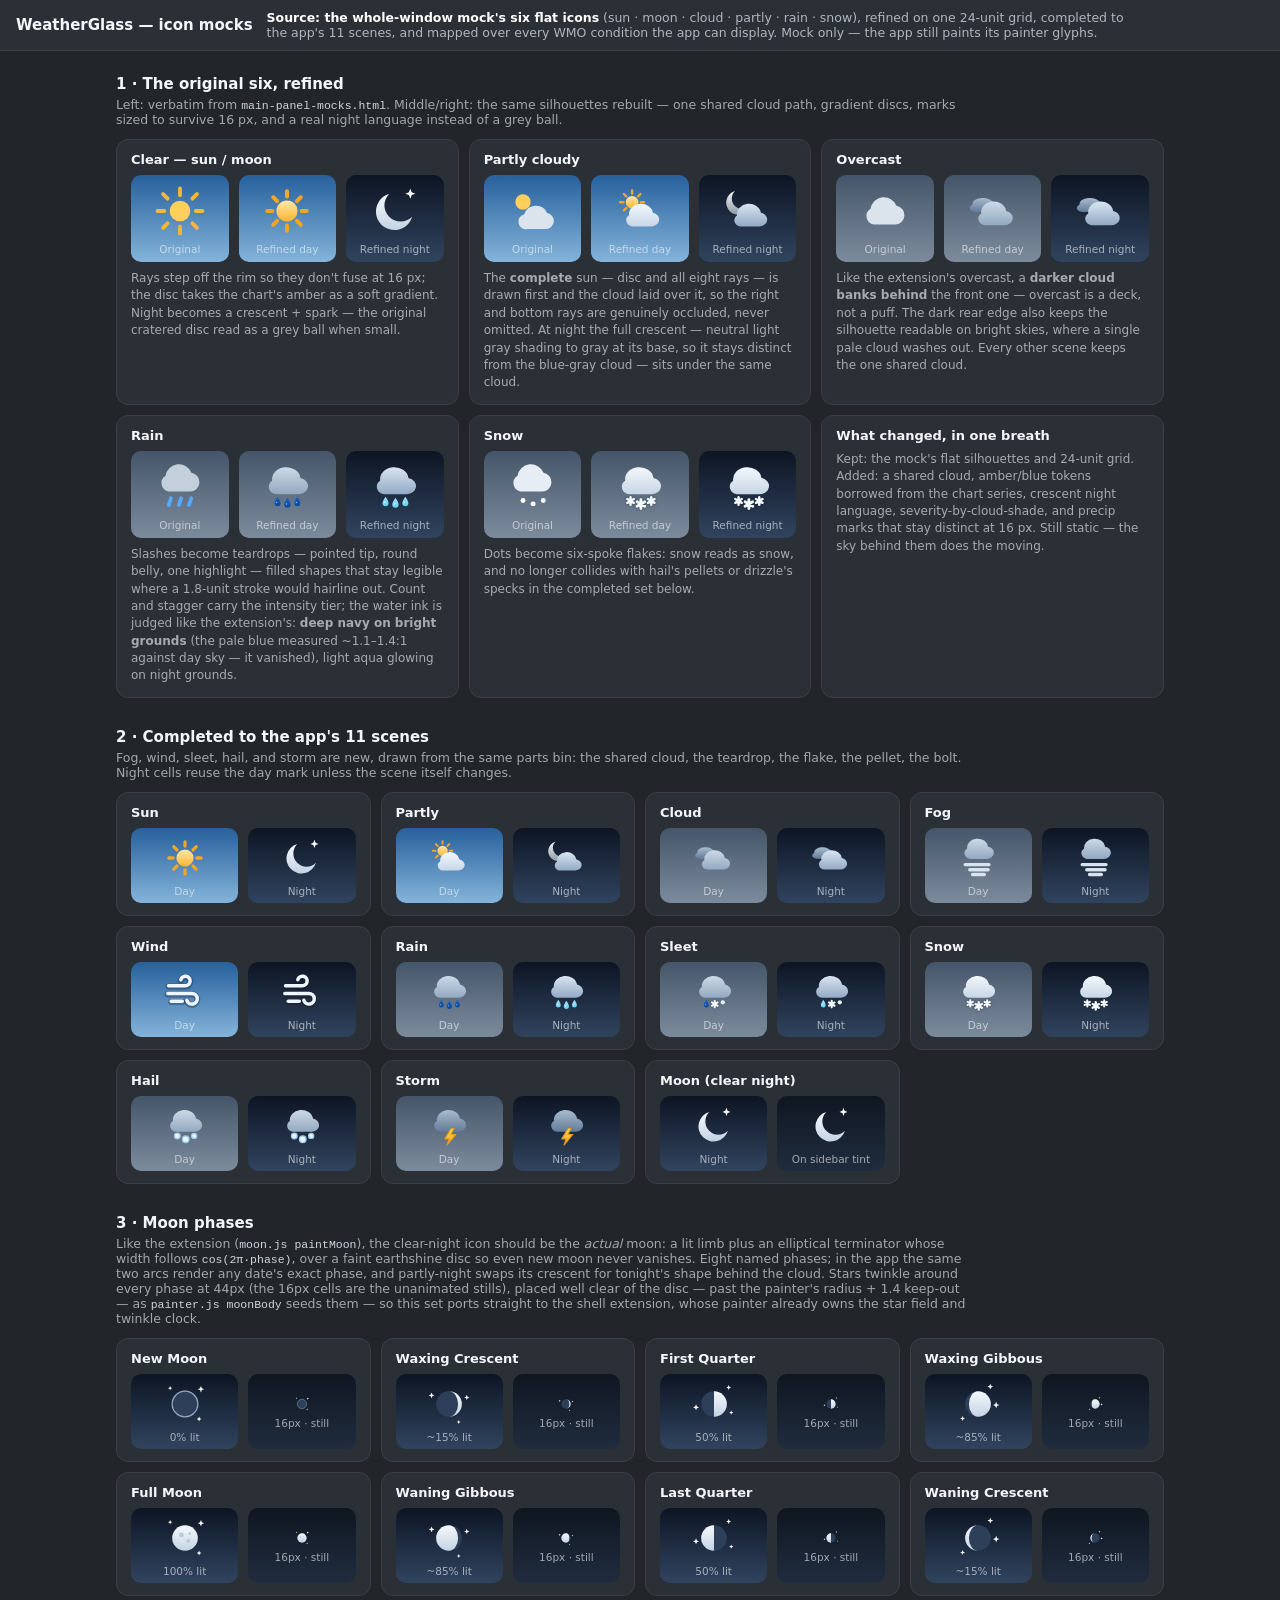
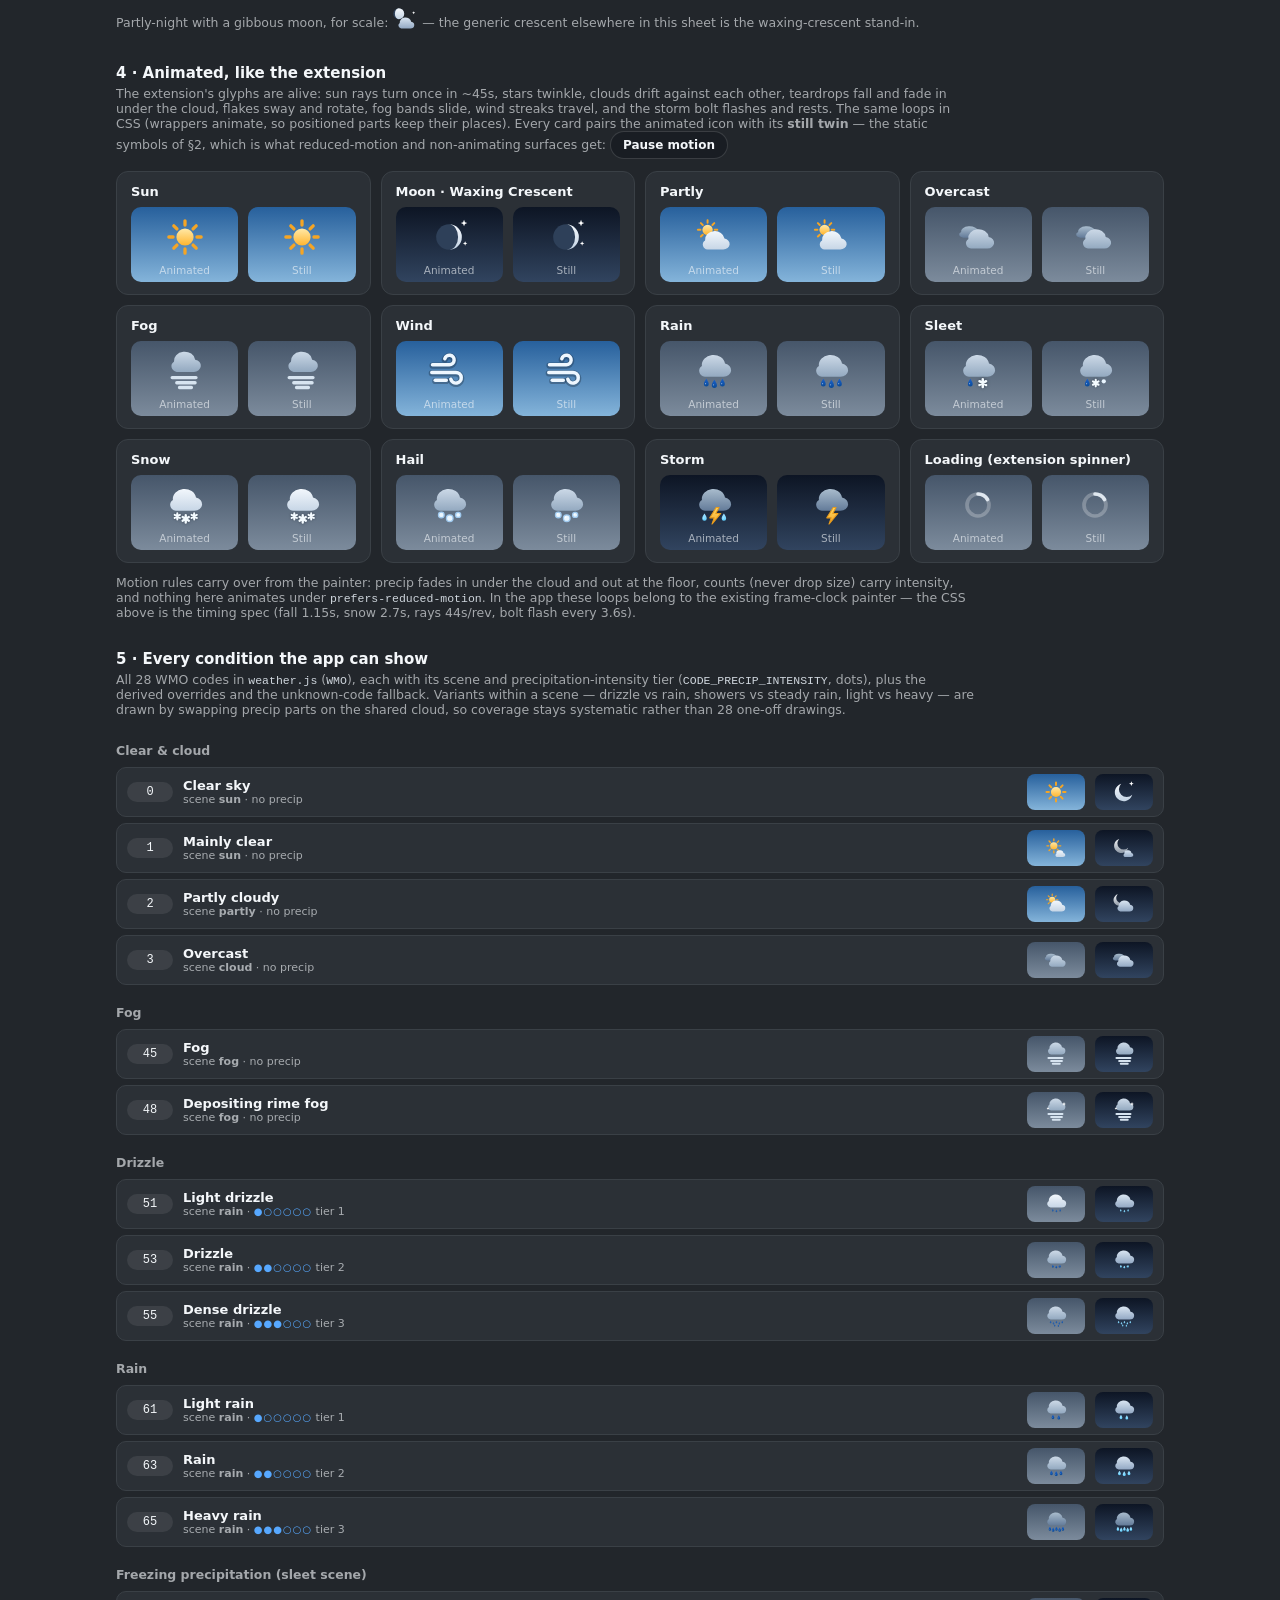
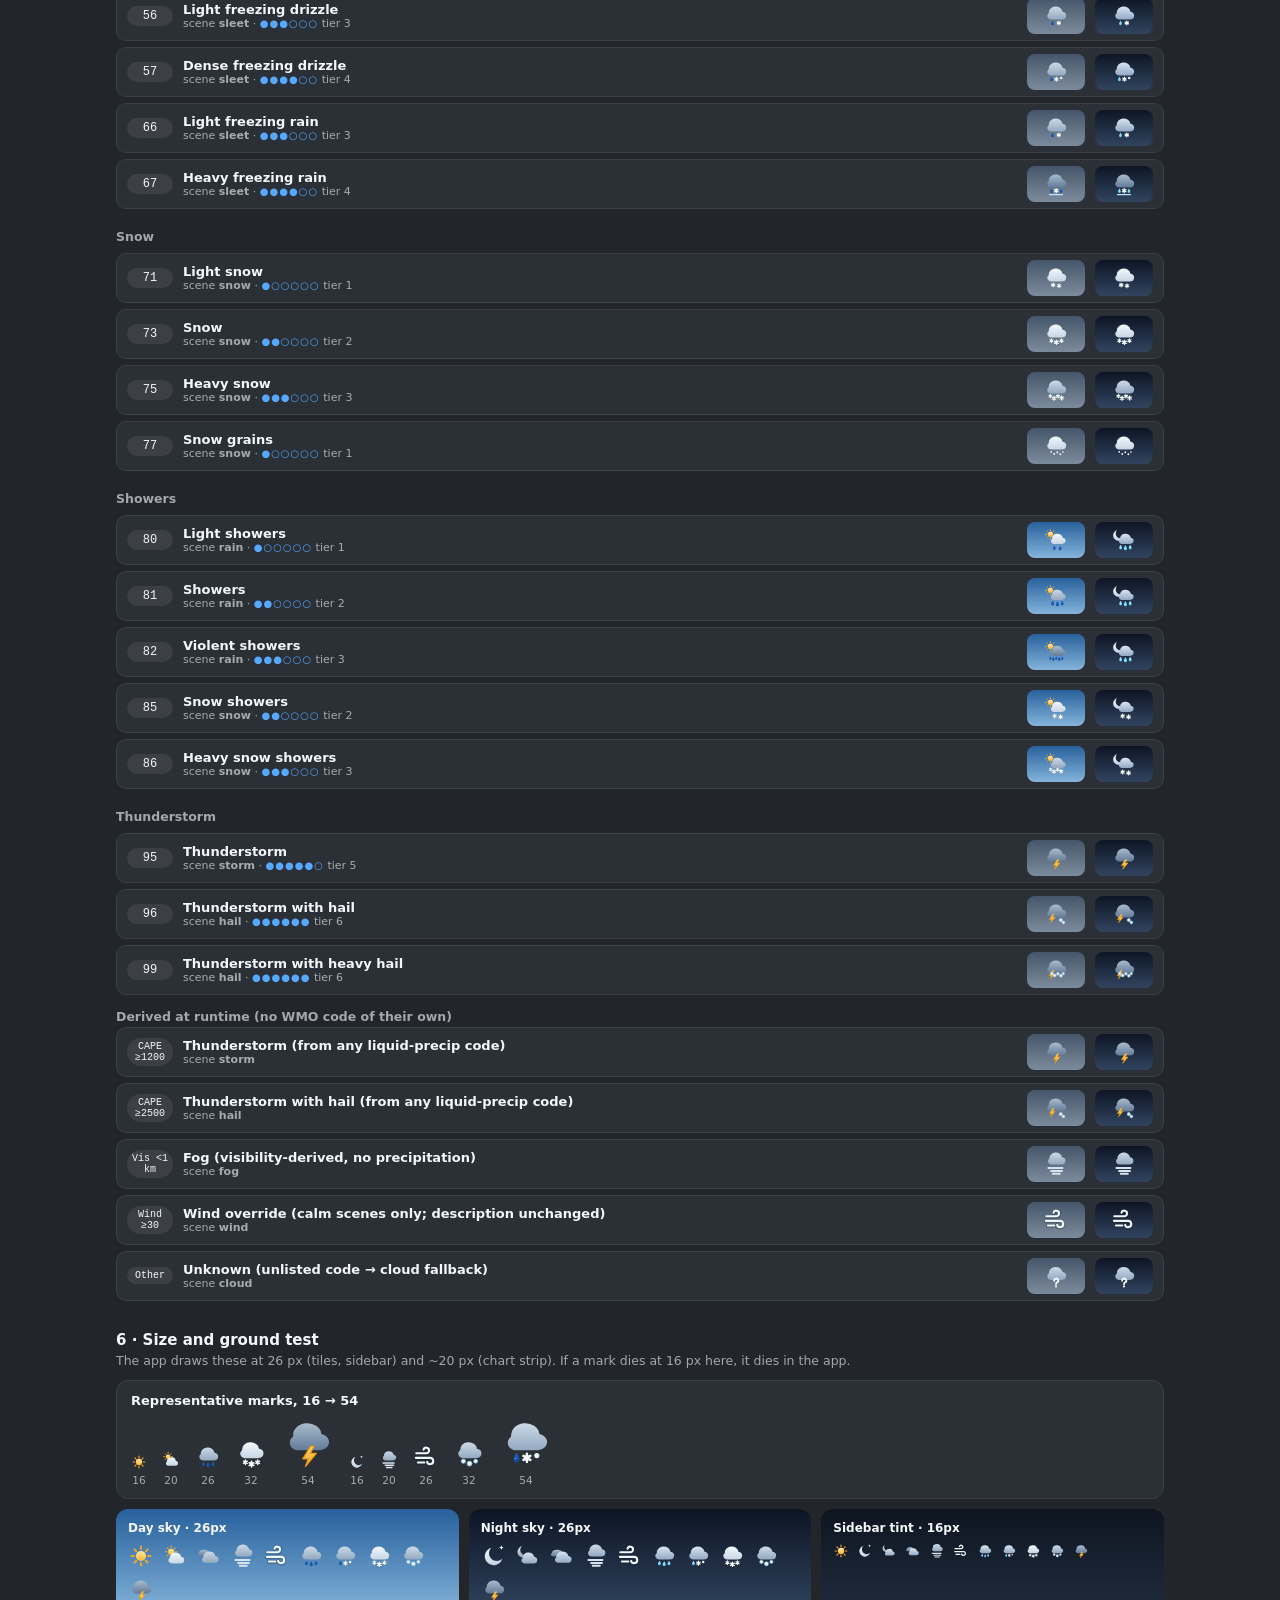
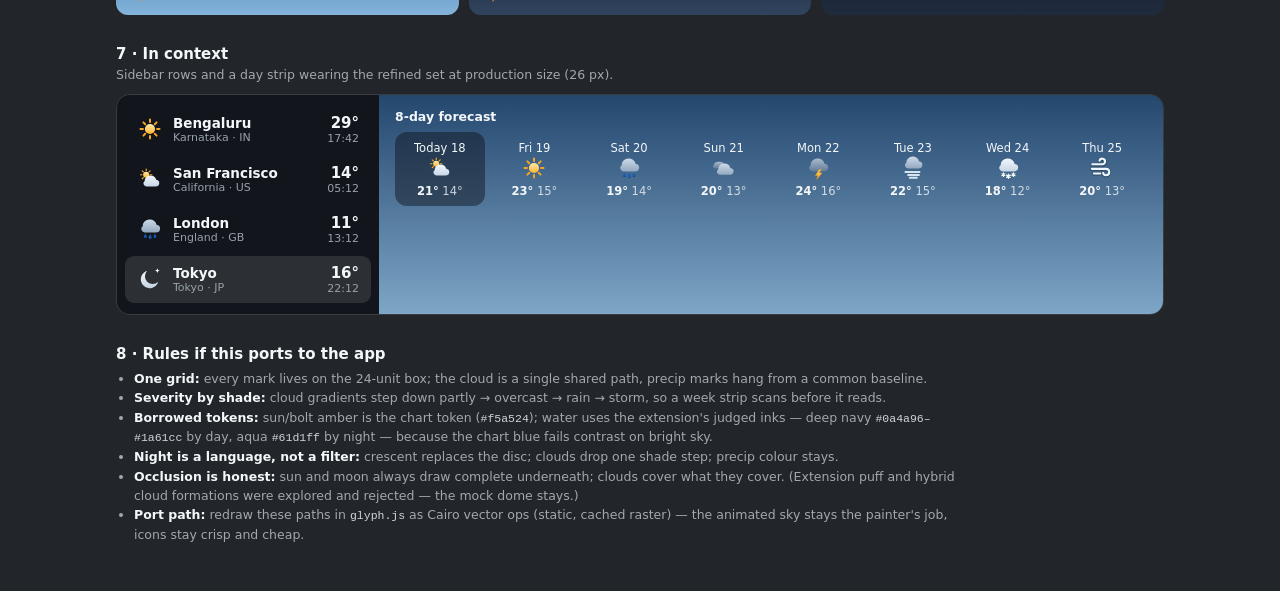
==== commit dd6ed428: "docs(design): more star clearance, neutral gray partly-night moon" ====
--- a/docs/design/icon-mocks.html
+++ b/docs/design/icon-mocks.html
@@ -125,6 +125,11 @@
     <linearGradient id="moonGrad" x1="0" y1="0" x2="0" y2="1">
       <stop offset="0" stop-color="#f6f9fc"/><stop offset="1" stop-color="#c3d3e4"/>
     </linearGradient>
+    <!-- partly-night moon: neutral light gray over a gray base, so the crescent
+         never merges with the blue-gray cloud in front of it -->
+    <linearGradient id="moonGreyGrad" x1="0" y1="0" x2="0" y2="1">
+      <stop offset="0" stop-color="#f4f6f8"/><stop offset="1" stop-color="#8e99a6"/>
+    </linearGradient>
     <linearGradient id="cloudDay" x1="0" y1="0" x2="0" y2="1">
       <stop offset="0" stop-color="#f2f7fc"/><stop offset="1" stop-color="#c7d6e6"/>
     </linearGradient>
@@ -173,14 +178,14 @@
     <!-- moon: crescent reads as night at 16px where the cratered disc read as a ball -->
     <symbol id="r-moon" viewBox="0 0 24 24">
       <path d="M19.6 14.6A8.2 8.2 0 1 1 9.4 4.4a6.6 6.6 0 0 0 10.2 10.2Z" fill="url(#moonGrad)"/>
-      <use href="#spark" transform="translate(17.6 5.4)" fill="#ffffff"/>
+      <use href="#spark" transform="translate(18.8 4.3)" fill="#ffffff"/>
     </symbol>
     <symbol id="r-partly-day" viewBox="0 0 24 24">
       <use href="#sunFull" transform="translate(1.3,0.9) scale(.6)"/>
       <use href="#cloudPath" transform="translate(2.6 2.9) scale(.84)" fill="url(#cloudDay)"/>
     </symbol>
     <symbol id="r-partly-night" viewBox="0 0 24 24">
-      <path d="M12.9 9.8A5.4 5.4 0 1 1 6.2 3.1a4.3 4.3 0 0 0 6.7 6.7Z" fill="url(#moonGrad)"/>
+      <path d="M12.9 9.8A5.4 5.4 0 1 1 6.2 3.1a4.3 4.3 0 0 0 6.7 6.7Z" fill="url(#moonGreyGrad)"/>
       <use href="#cloudPath" transform="translate(2.6 2.9) scale(.84)" fill="url(#cloudNight)"/>
     </symbol>
     <symbol id="r-fog-day" viewBox="0 0 24 24">
@@ -259,7 +264,7 @@
       <use href="#cloudPath" transform="translate(9.5,10.5) scale(.52)" fill="url(#cloudDay)"/>
     </symbol>
     <symbol id="r-mainly-night" viewBox="0 0 24 24">
-      <path d="M15.8 11.8A6.6 6.6 0 1 1 7.6 3.6a5.3 5.3 0 0 0 8.2 8.2Z" fill="url(#moonGrad)"/>
+      <path d="M15.8 11.8A6.6 6.6 0 1 1 7.6 3.6a5.3 5.3 0 0 0 8.2 8.2Z" fill="url(#moonGreyGrad)"/>
       <use href="#cloudPath" transform="translate(9.5,10.5) scale(.52)" fill="url(#cloudNight)"/>
     </symbol>
     <symbol id="r-rime-fog" viewBox="0 0 24 24">
@@ -391,7 +396,8 @@
         <div class="cell sky-night"><svg class="ic"><use href="#r-partly-night"/></svg><span>Refined night</span></div>
       </div>
       <p>The <b>complete</b> sun — disc and all eight rays — is drawn first and the cloud laid over it, so the
-      right and bottom rays are genuinely occluded, never omitted. At night the full crescent sits under the same cloud.</p>
+      right and bottom rays are genuinely occluded, never omitted. At night the full crescent — neutral light
+      gray shading to gray at its base, so it stays distinct from the blue-gray cloud — sits under the same cloud.</p>
     </div>
     <div class="card"><h3>Overcast</h3>
       <div class="trio">
@@ -452,18 +458,18 @@
   a lit limb plus an elliptical terminator whose width follows <code>cos(2π·phase)</code>, over a faint earthshine disc so
   even new moon never vanishes. Eight named phases; in the app the same two arcs render any date's exact phase,
   and partly-night swaps its crescent for tonight's shape behind the cloud.
-  Stars twinkle around every phase at 44px (the 16px cells are the unanimated stills), placed outside the disc's keep-out ring (radius + 1.4) exactly as
+  Stars twinkle around every phase at 44px (the 16px cells are the unanimated stills), placed well clear of the disc — past the painter's radius + 1.4 keep-out — as
   <code>painter.js moonBody</code> seeds them — so this set ports straight to the shell extension, whose painter
   already owns the star field and twinkle clock.</p>
   <div class="grid fullset">
-    <div class="card"><h3>New Moon</h3><div class="pair"><div class="cell sky-night"><svg class="ic" viewBox="0 0 24 24"><use href="#ph-new" width="24" height="24"/><g class="twinkle"><use href="#spark" transform="translate(19.5 5) scale(0.8)" fill="#ffffff"/></g><g class="twinkle" style="animation-delay:-0.7s"><use href="#spark" transform="translate(5 4.6) scale(0.55)" fill="#ffffff"/></g><g class="twinkle" style="animation-delay:-1.4s"><use href="#spark" transform="translate(18.6 19) scale(0.6)" fill="#ffffff"/></g></svg><span>0% lit</span></div><div class="cell side-tint"><svg class="s16" viewBox="0 0 24 24"><use href="#ph-new" width="24" height="24"/><g><use href="#spark" transform="translate(19.5 5) scale(0.8)" fill="#ffffff"/></g><g><use href="#spark" transform="translate(5 4.6) scale(0.55)" fill="#ffffff"/></g><g><use href="#spark" transform="translate(18.6 19) scale(0.6)" fill="#ffffff"/></g></svg><span>16px · still</span></div></div></div>
-    <div class="card"><h3>Waxing Crescent</h3><div class="pair"><div class="cell sky-night"><svg class="ic" viewBox="0 0 24 24"><use href="#ph-waxc" width="24" height="24"/><g class="twinkle" style="animation-delay:-0.4s"><use href="#spark" transform="translate(20.2 9) scale(0.65)" fill="#ffffff"/></g><g class="twinkle" style="animation-delay:-1.1s"><use href="#spark" transform="translate(3.9 8) scale(0.7)" fill="#ffffff"/></g><g class="twinkle" style="animation-delay:-1.8s"><use href="#spark" transform="translate(16.5 20.4) scale(0.5)" fill="#ffffff"/></g></svg><span>~15% lit</span></div><div class="cell side-tint"><svg class="s16" viewBox="0 0 24 24"><use href="#ph-waxc" width="24" height="24"/><g><use href="#spark" transform="translate(20.2 9) scale(0.65)" fill="#ffffff"/></g><g><use href="#spark" transform="translate(3.9 8) scale(0.7)" fill="#ffffff"/></g><g><use href="#spark" transform="translate(16.5 20.4) scale(0.5)" fill="#ffffff"/></g></svg><span>16px · still</span></div></div></div>
-    <div class="card"><h3>First Quarter</h3><div class="pair"><div class="cell sky-night"><svg class="ic" viewBox="0 0 24 24"><use href="#ph-first" width="24" height="24"/><g class="twinkle" style="animation-delay:-0.9s"><use href="#spark" transform="translate(19 4.2) scale(0.6)" fill="#ffffff"/></g><g class="twinkle" style="animation-delay:-0.2s"><use href="#spark" transform="translate(3.8 13.5) scale(0.75)" fill="#ffffff"/></g><g class="twinkle" style="animation-delay:-1.6s"><use href="#spark" transform="translate(20 16) scale(0.55)" fill="#ffffff"/></g></svg><span>50% lit</span></div><div class="cell side-tint"><svg class="s16" viewBox="0 0 24 24"><use href="#ph-first" width="24" height="24"/><g><use href="#spark" transform="translate(19 4.2) scale(0.6)" fill="#ffffff"/></g><g><use href="#spark" transform="translate(3.8 13.5) scale(0.75)" fill="#ffffff"/></g><g><use href="#spark" transform="translate(20 16) scale(0.55)" fill="#ffffff"/></g></svg><span>16px · still</span></div></div></div>
-    <div class="card"><h3>Waxing Gibbous</h3><div class="pair"><div class="cell sky-night"><svg class="ic" viewBox="0 0 24 24"><use href="#ph-waxg" width="24" height="24"/><g class="twinkle" style="animation-delay:-1.3s"><use href="#spark" transform="translate(17.8 3.8) scale(0.7)" fill="#ffffff"/></g><g class="twinkle" style="animation-delay:-0.5s"><use href="#spark" transform="translate(4.8 18.8) scale(0.6)" fill="#ffffff"/></g><g class="twinkle" style="animation-delay:-2.0s"><use href="#spark" transform="translate(20.6 12.5) scale(0.8)" fill="#ffffff"/></g></svg><span>~85% lit</span></div><div class="cell side-tint"><svg class="s16" viewBox="0 0 24 24"><use href="#ph-waxg" width="24" height="24"/><g><use href="#spark" transform="translate(17.8 3.8) scale(0.7)" fill="#ffffff"/></g><g><use href="#spark" transform="translate(4.8 18.8) scale(0.6)" fill="#ffffff"/></g><g><use href="#spark" transform="translate(20.6 12.5) scale(0.8)" fill="#ffffff"/></g></svg><span>16px · still</span></div></div></div>
-    <div class="card"><h3>Full Moon</h3><div class="pair"><div class="cell sky-night"><svg class="ic" viewBox="0 0 24 24"><use href="#ph-full" width="24" height="24"/><g class="twinkle"><use href="#spark" transform="translate(19.5 5) scale(0.8)" fill="#ffffff"/></g><g class="twinkle" style="animation-delay:-0.7s"><use href="#spark" transform="translate(5 4.6) scale(0.55)" fill="#ffffff"/></g><g class="twinkle" style="animation-delay:-1.4s"><use href="#spark" transform="translate(18.6 19) scale(0.6)" fill="#ffffff"/></g></svg><span>100% lit</span></div><div class="cell side-tint"><svg class="s16" viewBox="0 0 24 24"><use href="#ph-full" width="24" height="24"/><g><use href="#spark" transform="translate(19.5 5) scale(0.8)" fill="#ffffff"/></g><g><use href="#spark" transform="translate(5 4.6) scale(0.55)" fill="#ffffff"/></g><g><use href="#spark" transform="translate(18.6 19) scale(0.6)" fill="#ffffff"/></g></svg><span>16px · still</span></div></div></div>
-    <div class="card"><h3>Waning Gibbous</h3><div class="pair"><div class="cell sky-night"><svg class="ic" viewBox="0 0 24 24"><use href="#ph-wang" width="24" height="24"/><g class="twinkle" style="animation-delay:-0.4s"><use href="#spark" transform="translate(20.2 9) scale(0.65)" fill="#ffffff"/></g><g class="twinkle" style="animation-delay:-1.1s"><use href="#spark" transform="translate(3.9 8) scale(0.7)" fill="#ffffff"/></g><g class="twinkle" style="animation-delay:-1.8s"><use href="#spark" transform="translate(16.5 20.4) scale(0.5)" fill="#ffffff"/></g></svg><span>~85% lit</span></div><div class="cell side-tint"><svg class="s16" viewBox="0 0 24 24"><use href="#ph-wang" width="24" height="24"/><g><use href="#spark" transform="translate(20.2 9) scale(0.65)" fill="#ffffff"/></g><g><use href="#spark" transform="translate(3.9 8) scale(0.7)" fill="#ffffff"/></g><g><use href="#spark" transform="translate(16.5 20.4) scale(0.5)" fill="#ffffff"/></g></svg><span>16px · still</span></div></div></div>
-    <div class="card"><h3>Last Quarter</h3><div class="pair"><div class="cell sky-night"><svg class="ic" viewBox="0 0 24 24"><use href="#ph-last" width="24" height="24"/><g class="twinkle" style="animation-delay:-0.9s"><use href="#spark" transform="translate(19 4.2) scale(0.6)" fill="#ffffff"/></g><g class="twinkle" style="animation-delay:-0.2s"><use href="#spark" transform="translate(3.8 13.5) scale(0.75)" fill="#ffffff"/></g><g class="twinkle" style="animation-delay:-1.6s"><use href="#spark" transform="translate(20 16) scale(0.55)" fill="#ffffff"/></g></svg><span>50% lit</span></div><div class="cell side-tint"><svg class="s16" viewBox="0 0 24 24"><use href="#ph-last" width="24" height="24"/><g><use href="#spark" transform="translate(19 4.2) scale(0.6)" fill="#ffffff"/></g><g><use href="#spark" transform="translate(3.8 13.5) scale(0.75)" fill="#ffffff"/></g><g><use href="#spark" transform="translate(20 16) scale(0.55)" fill="#ffffff"/></g></svg><span>16px · still</span></div></div></div>
-    <div class="card"><h3>Waning Crescent</h3><div class="pair"><div class="cell sky-night"><svg class="ic" viewBox="0 0 24 24"><use href="#ph-wanc" width="24" height="24"/><g class="twinkle" style="animation-delay:-1.3s"><use href="#spark" transform="translate(17.8 3.8) scale(0.7)" fill="#ffffff"/></g><g class="twinkle" style="animation-delay:-0.5s"><use href="#spark" transform="translate(4.8 18.8) scale(0.6)" fill="#ffffff"/></g><g class="twinkle" style="animation-delay:-2.0s"><use href="#spark" transform="translate(20.6 12.5) scale(0.8)" fill="#ffffff"/></g></svg><span>~15% lit</span></div><div class="cell side-tint"><svg class="s16" viewBox="0 0 24 24"><use href="#ph-wanc" width="24" height="24"/><g><use href="#spark" transform="translate(17.8 3.8) scale(0.7)" fill="#ffffff"/></g><g><use href="#spark" transform="translate(4.8 18.8) scale(0.6)" fill="#ffffff"/></g><g><use href="#spark" transform="translate(20.6 12.5) scale(0.8)" fill="#ffffff"/></g></svg><span>16px · still</span></div></div></div>
+    <div class="card"><h3>New Moon</h3><div class="pair"><div class="cell sky-night"><svg class="ic" viewBox="0 0 24 24"><use href="#ph-new" width="24" height="24"/><g class="twinkle"><use href="#spark" transform="translate(20.7 3.9) scale(0.8)" fill="#ffffff"/></g><g class="twinkle" style="animation-delay:-0.7s"><use href="#spark" transform="translate(3.9 3.4) scale(0.55)" fill="#ffffff"/></g><g class="twinkle" style="animation-delay:-1.4s"><use href="#spark" transform="translate(19.7 20.2) scale(0.6)" fill="#ffffff"/></g></svg><span>0% lit</span></div><div class="cell side-tint"><svg class="s16" viewBox="0 0 24 24"><use href="#ph-new" width="24" height="24"/><g><use href="#spark" transform="translate(20.7 3.9) scale(0.8)" fill="#ffffff"/></g><g><use href="#spark" transform="translate(3.9 3.4) scale(0.55)" fill="#ffffff"/></g><g><use href="#spark" transform="translate(19.7 20.2) scale(0.6)" fill="#ffffff"/></g></svg><span>16px · still</span></div></div></div>
+    <div class="card"><h3>Waxing Crescent</h3><div class="pair"><div class="cell sky-night"><svg class="ic" viewBox="0 0 24 24"><use href="#ph-waxc" width="24" height="24"/><g class="twinkle" style="animation-delay:-0.4s"><use href="#spark" transform="translate(21.7 8.4) scale(0.65)" fill="#ffffff"/></g><g class="twinkle" style="animation-delay:-1.1s"><use href="#spark" transform="translate(2.5 7.3) scale(0.7)" fill="#ffffff"/></g><g class="twinkle" style="animation-delay:-1.8s"><use href="#spark" transform="translate(17.3 21.8) scale(0.5)" fill="#ffffff"/></g></svg><span>~15% lit</span></div><div class="cell side-tint"><svg class="s16" viewBox="0 0 24 24"><use href="#ph-waxc" width="24" height="24"/><g><use href="#spark" transform="translate(21.7 8.4) scale(0.65)" fill="#ffffff"/></g><g><use href="#spark" transform="translate(2.5 7.3) scale(0.7)" fill="#ffffff"/></g><g><use href="#spark" transform="translate(17.3 21.8) scale(0.5)" fill="#ffffff"/></g></svg><span>16px · still</span></div></div></div>
+    <div class="card"><h3>First Quarter</h3><div class="pair"><div class="cell sky-night"><svg class="ic" viewBox="0 0 24 24"><use href="#ph-first" width="24" height="24"/><g class="twinkle" style="animation-delay:-0.9s"><use href="#spark" transform="translate(20 3) scale(0.6)" fill="#ffffff"/></g><g class="twinkle" style="animation-delay:-0.2s"><use href="#spark" transform="translate(2.2 13.8) scale(0.75)" fill="#ffffff"/></g><g class="twinkle" style="animation-delay:-1.6s"><use href="#spark" transform="translate(21.4 16.7) scale(0.55)" fill="#ffffff"/></g></svg><span>50% lit</span></div><div class="cell side-tint"><svg class="s16" viewBox="0 0 24 24"><use href="#ph-first" width="24" height="24"/><g><use href="#spark" transform="translate(20 3) scale(0.6)" fill="#ffffff"/></g><g><use href="#spark" transform="translate(2.2 13.8) scale(0.75)" fill="#ffffff"/></g><g><use href="#spark" transform="translate(21.4 16.7) scale(0.55)" fill="#ffffff"/></g></svg><span>16px · still</span></div></div></div>
+    <div class="card"><h3>Waxing Gibbous</h3><div class="pair"><div class="cell sky-night"><svg class="ic" viewBox="0 0 24 24"><use href="#ph-waxg" width="24" height="24"/><g class="twinkle" style="animation-delay:-1.3s"><use href="#spark" transform="translate(18.7 2.5) scale(0.7)" fill="#ffffff"/></g><g class="twinkle" style="animation-delay:-0.5s"><use href="#spark" transform="translate(3.6 19.9) scale(0.6)" fill="#ffffff"/></g><g class="twinkle" style="animation-delay:-2.0s"><use href="#spark" transform="translate(21.9 12.6) scale(0.8)" fill="#ffffff"/></g></svg><span>~85% lit</span></div><div class="cell side-tint"><svg class="s16" viewBox="0 0 24 24"><use href="#ph-waxg" width="24" height="24"/><g><use href="#spark" transform="translate(18.7 2.5) scale(0.7)" fill="#ffffff"/></g><g><use href="#spark" transform="translate(3.6 19.9) scale(0.6)" fill="#ffffff"/></g><g><use href="#spark" transform="translate(21.9 12.6) scale(0.8)" fill="#ffffff"/></g></svg><span>16px · still</span></div></div></div>
+    <div class="card"><h3>Full Moon</h3><div class="pair"><div class="cell sky-night"><svg class="ic" viewBox="0 0 24 24"><use href="#ph-full" width="24" height="24"/><g class="twinkle"><use href="#spark" transform="translate(20.7 3.9) scale(0.8)" fill="#ffffff"/></g><g class="twinkle" style="animation-delay:-0.7s"><use href="#spark" transform="translate(3.9 3.4) scale(0.55)" fill="#ffffff"/></g><g class="twinkle" style="animation-delay:-1.4s"><use href="#spark" transform="translate(19.7 20.2) scale(0.6)" fill="#ffffff"/></g></svg><span>100% lit</span></div><div class="cell side-tint"><svg class="s16" viewBox="0 0 24 24"><use href="#ph-full" width="24" height="24"/><g><use href="#spark" transform="translate(20.7 3.9) scale(0.8)" fill="#ffffff"/></g><g><use href="#spark" transform="translate(3.9 3.4) scale(0.55)" fill="#ffffff"/></g><g><use href="#spark" transform="translate(19.7 20.2) scale(0.6)" fill="#ffffff"/></g></svg><span>16px · still</span></div></div></div>
+    <div class="card"><h3>Waning Gibbous</h3><div class="pair"><div class="cell sky-night"><svg class="ic" viewBox="0 0 24 24"><use href="#ph-wang" width="24" height="24"/><g class="twinkle" style="animation-delay:-0.4s"><use href="#spark" transform="translate(21.7 8.4) scale(0.65)" fill="#ffffff"/></g><g class="twinkle" style="animation-delay:-1.1s"><use href="#spark" transform="translate(2.5 7.3) scale(0.7)" fill="#ffffff"/></g><g class="twinkle" style="animation-delay:-1.8s"><use href="#spark" transform="translate(17.3 21.8) scale(0.5)" fill="#ffffff"/></g></svg><span>~85% lit</span></div><div class="cell side-tint"><svg class="s16" viewBox="0 0 24 24"><use href="#ph-wang" width="24" height="24"/><g><use href="#spark" transform="translate(21.7 8.4) scale(0.65)" fill="#ffffff"/></g><g><use href="#spark" transform="translate(2.5 7.3) scale(0.7)" fill="#ffffff"/></g><g><use href="#spark" transform="translate(17.3 21.8) scale(0.5)" fill="#ffffff"/></g></svg><span>16px · still</span></div></div></div>
+    <div class="card"><h3>Last Quarter</h3><div class="pair"><div class="cell sky-night"><svg class="ic" viewBox="0 0 24 24"><use href="#ph-last" width="24" height="24"/><g class="twinkle" style="animation-delay:-0.9s"><use href="#spark" transform="translate(20 3) scale(0.6)" fill="#ffffff"/></g><g class="twinkle" style="animation-delay:-0.2s"><use href="#spark" transform="translate(2.2 13.8) scale(0.75)" fill="#ffffff"/></g><g class="twinkle" style="animation-delay:-1.6s"><use href="#spark" transform="translate(21.4 16.7) scale(0.55)" fill="#ffffff"/></g></svg><span>50% lit</span></div><div class="cell side-tint"><svg class="s16" viewBox="0 0 24 24"><use href="#ph-last" width="24" height="24"/><g><use href="#spark" transform="translate(20 3) scale(0.6)" fill="#ffffff"/></g><g><use href="#spark" transform="translate(2.2 13.8) scale(0.75)" fill="#ffffff"/></g><g><use href="#spark" transform="translate(21.4 16.7) scale(0.55)" fill="#ffffff"/></g></svg><span>16px · still</span></div></div></div>
+    <div class="card"><h3>Waning Crescent</h3><div class="pair"><div class="cell sky-night"><svg class="ic" viewBox="0 0 24 24"><use href="#ph-wanc" width="24" height="24"/><g class="twinkle" style="animation-delay:-1.3s"><use href="#spark" transform="translate(18.7 2.5) scale(0.7)" fill="#ffffff"/></g><g class="twinkle" style="animation-delay:-0.5s"><use href="#spark" transform="translate(3.6 19.9) scale(0.6)" fill="#ffffff"/></g><g class="twinkle" style="animation-delay:-2.0s"><use href="#spark" transform="translate(21.9 12.6) scale(0.8)" fill="#ffffff"/></g></svg><span>~15% lit</span></div><div class="cell side-tint"><svg class="s16" viewBox="0 0 24 24"><use href="#ph-wanc" width="24" height="24"/><g><use href="#spark" transform="translate(18.7 2.5) scale(0.7)" fill="#ffffff"/></g><g><use href="#spark" transform="translate(3.6 19.9) scale(0.6)" fill="#ffffff"/></g><g><use href="#spark" transform="translate(21.9 12.6) scale(0.8)" fill="#ffffff"/></g></svg><span>16px · still</span></div></div></div>
   </div>
   <p class="sub" style="margin-top:12px">Partly-night with a gibbous moon, for scale:
   <svg class="s26" viewBox="0 0 24 24" style="vertical-align:-7px"><use href="#ph-waxg" transform="translate(-2.4,-3.4) scale(.72)"/><g class="twinkle" style="animation-delay:-.8s"><use href="#spark" transform="translate(20 4.4) scale(.65)" fill="#ffffff"/></g><use href="#cloudPath" transform="translate(2.6,2.9) scale(.84)" fill="url(#cloudNight)"/></svg>
@@ -476,7 +482,7 @@
   <button class="pausebtn" id="animToggle" type="button">Pause motion</button></p>
   <div class="grid fullset" id="animGrid">
     <div class="card"><h3>Sun</h3><div class="pair"><div class="cell sky-day"><svg class="ic" viewBox="0 0 24 24"><g class="spin-slow"><use href="#sunRays"/></g><circle cx="12" cy="12" r="4.7" fill="url(#sunGrad)"/></svg><span>Animated</span></div><div class="cell sky-day still"><svg class="ic"><use href="#r-sun"/></svg><span>Still</span></div></div></div>
-    <div class="card"><h3>Moon · Waxing Crescent</h3><div class="pair"><div class="cell sky-night"><svg class="ic" viewBox="0 0 24 24"><use href="#ph-waxc" width="24" height="24"/><g class="twinkle"><use href="#spark" transform="translate(19 5.5) scale(.8)" fill="#ffffff"/></g><g class="twinkle" style="animation-delay:-1.15s"><use href="#spark" transform="translate(17.5 14) scale(.55)" fill="#ffffff"/></g></svg><span>Animated</span></div><div class="cell sky-night still"><svg class="ic" viewBox="0 0 24 24"><use href="#ph-waxc" width="24" height="24"/><use href="#spark" transform="translate(19 5.5) scale(.8)" fill="#ffffff"/><use href="#spark" transform="translate(17.5 14) scale(.55)" fill="#ffffff"/></svg><span>Still</span></div></div></div>
+    <div class="card"><h3>Moon · Waxing Crescent</h3><div class="pair"><div class="cell sky-night"><svg class="ic" viewBox="0 0 24 24"><use href="#ph-waxc" width="24" height="24"/><g class="twinkle"><use href="#spark" transform="translate(20.2 4.4) scale(.8)" fill="#ffffff"/></g><g class="twinkle" style="animation-delay:-1.15s"><use href="#spark" transform="translate(20.8 15.5) scale(.55)" fill="#ffffff"/></g></svg><span>Animated</span></div><div class="cell sky-night still"><svg class="ic" viewBox="0 0 24 24"><use href="#ph-waxc" width="24" height="24"/><use href="#spark" transform="translate(20.2 4.4) scale(.8)" fill="#ffffff"/><use href="#spark" transform="translate(20.8 15.5) scale(.55)" fill="#ffffff"/></svg><span>Still</span></div></div></div>
     <div class="card"><h3>Partly</h3><div class="pair"><div class="cell sky-day"><svg class="ic" viewBox="0 0 24 24"><g transform="translate(1.3,0.9) scale(.6)"><g class="spin-slow"><use href="#sunRays"/></g><circle cx="12" cy="12" r="4.7" fill="url(#sunGrad)"/></g><g class="drift"><use href="#cloudPath" transform="translate(2.6,2.9) scale(.84)" fill="url(#cloudDay)"/></g></svg><span>Animated</span></div><div class="cell sky-day still"><svg class="ic"><use href="#r-partly-day"/></svg><span>Still</span></div></div></div>
     <div class="card"><h3>Overcast</h3><div class="pair"><div class="cell sky-grey"><svg class="ic" viewBox="0 0 24 24"><g class="drift2"><use href="#cloudPath" transform="translate(-1.2,2.52) scale(.74,.52)" fill="url(#cloudStorm)"/></g><g class="drift"><use href="#cloudPath" transform="translate(2,1.6) scale(.88)" fill="url(#cloudGrey)"/></g></svg><span>Animated</span></div><div class="cell sky-grey still"><svg class="ic"><use href="#r-overcast-day"/></svg><span>Still</span></div></div></div>
     <div class="card"><h3>Fog</h3><div class="pair"><div class="cell sky-grey"><svg class="ic" viewBox="0 0 24 24"><g class="drift"><use href="#cloudPath" transform="translate(1,-5) scale(.92)" fill="url(#cloudGrey)"/></g><g class="fogslide"><g stroke="#d7e4f0" stroke-width="1.8" stroke-linecap="round"><path d="M5 15.6h13M7.5 18.4h10M9 21h6.5"/></g></g></svg><span>Animated</span></div><div class="cell sky-grey still"><svg class="ic"><use href="#r-fog-day"/></svg><span>Still</span></div></div></div>
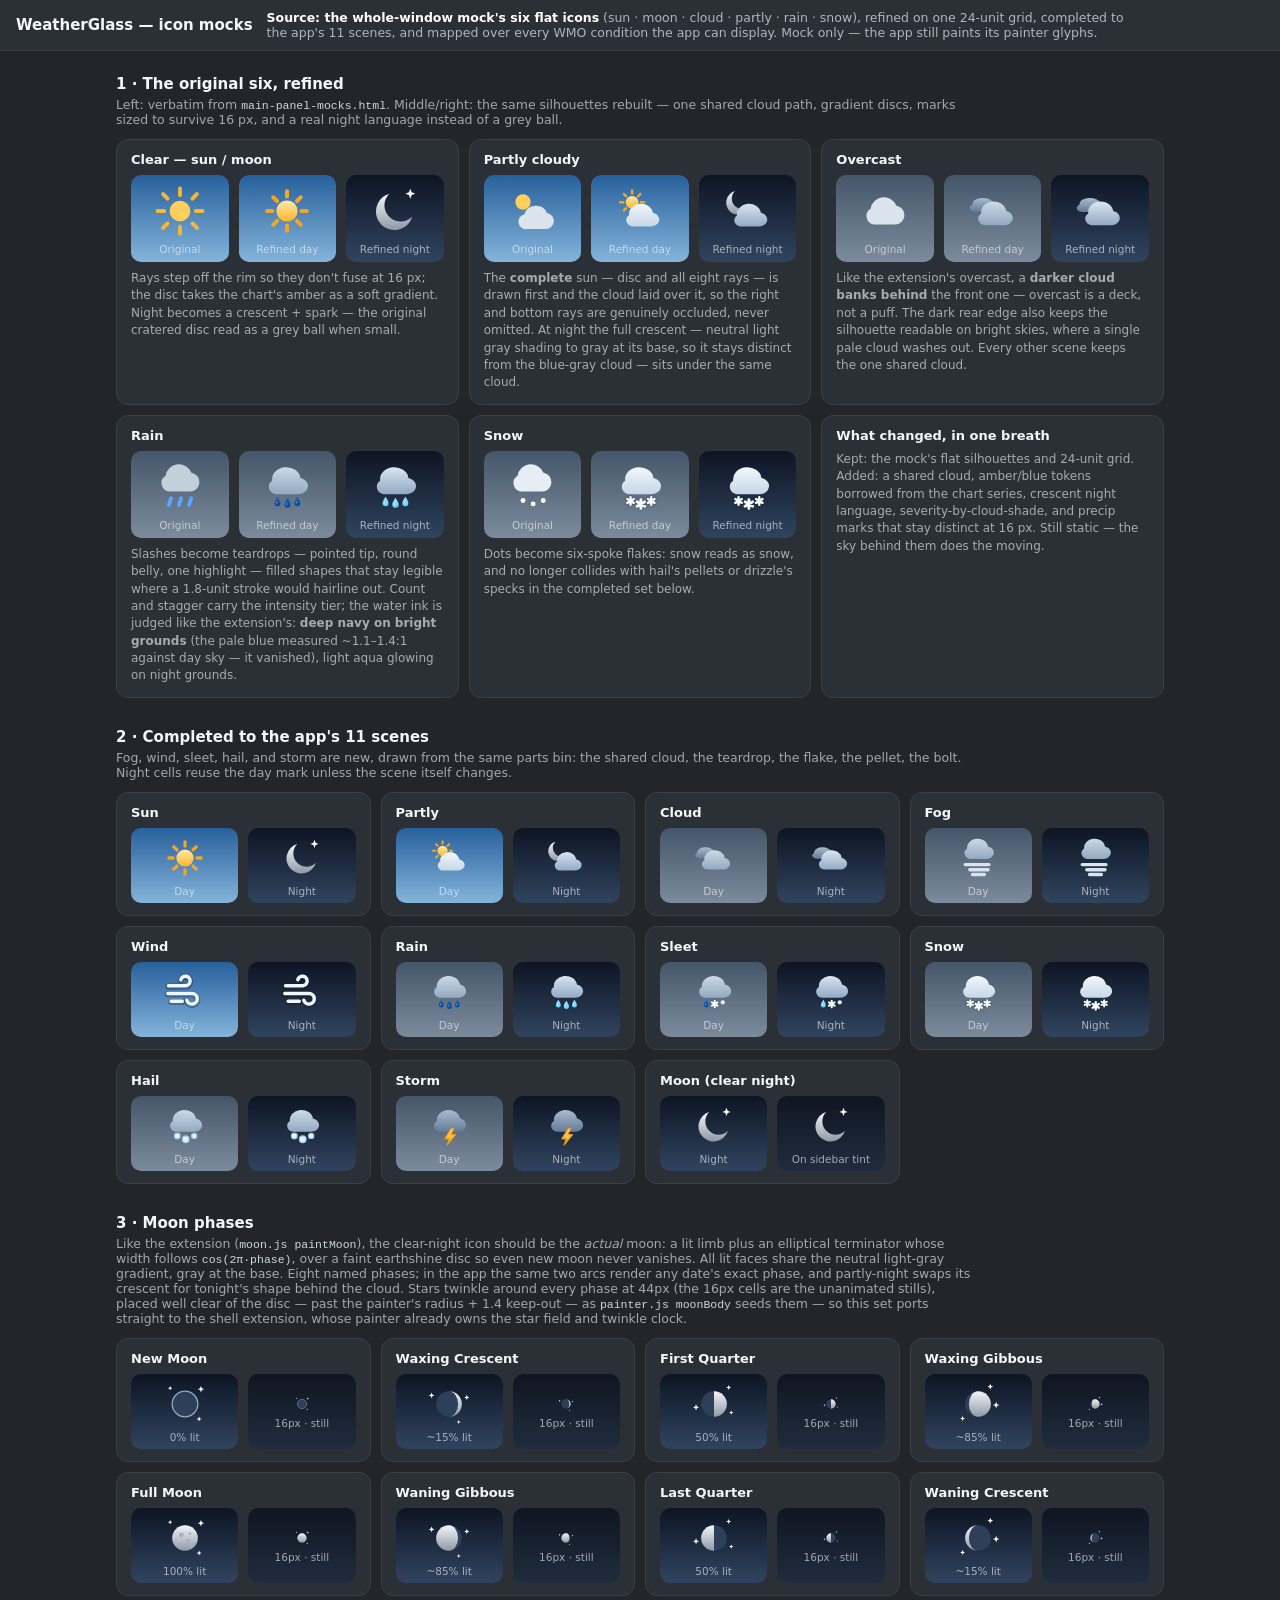
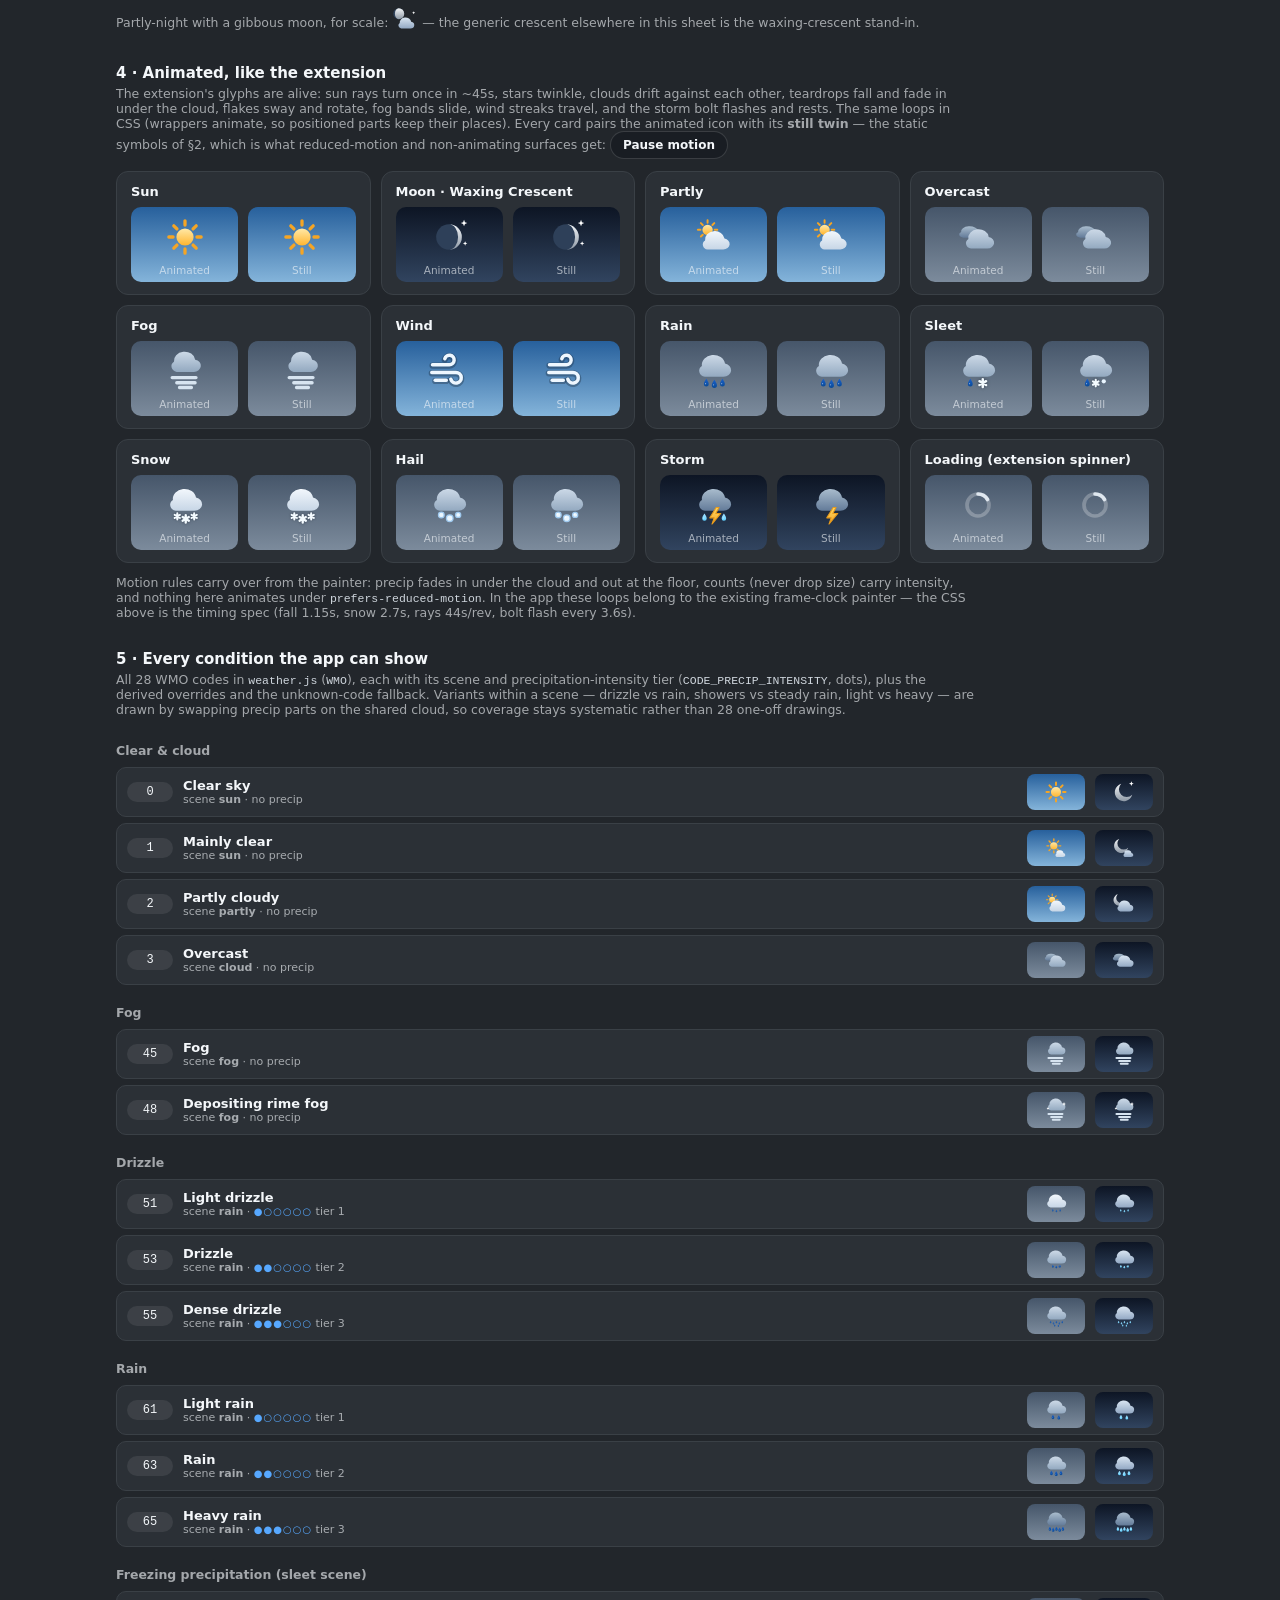
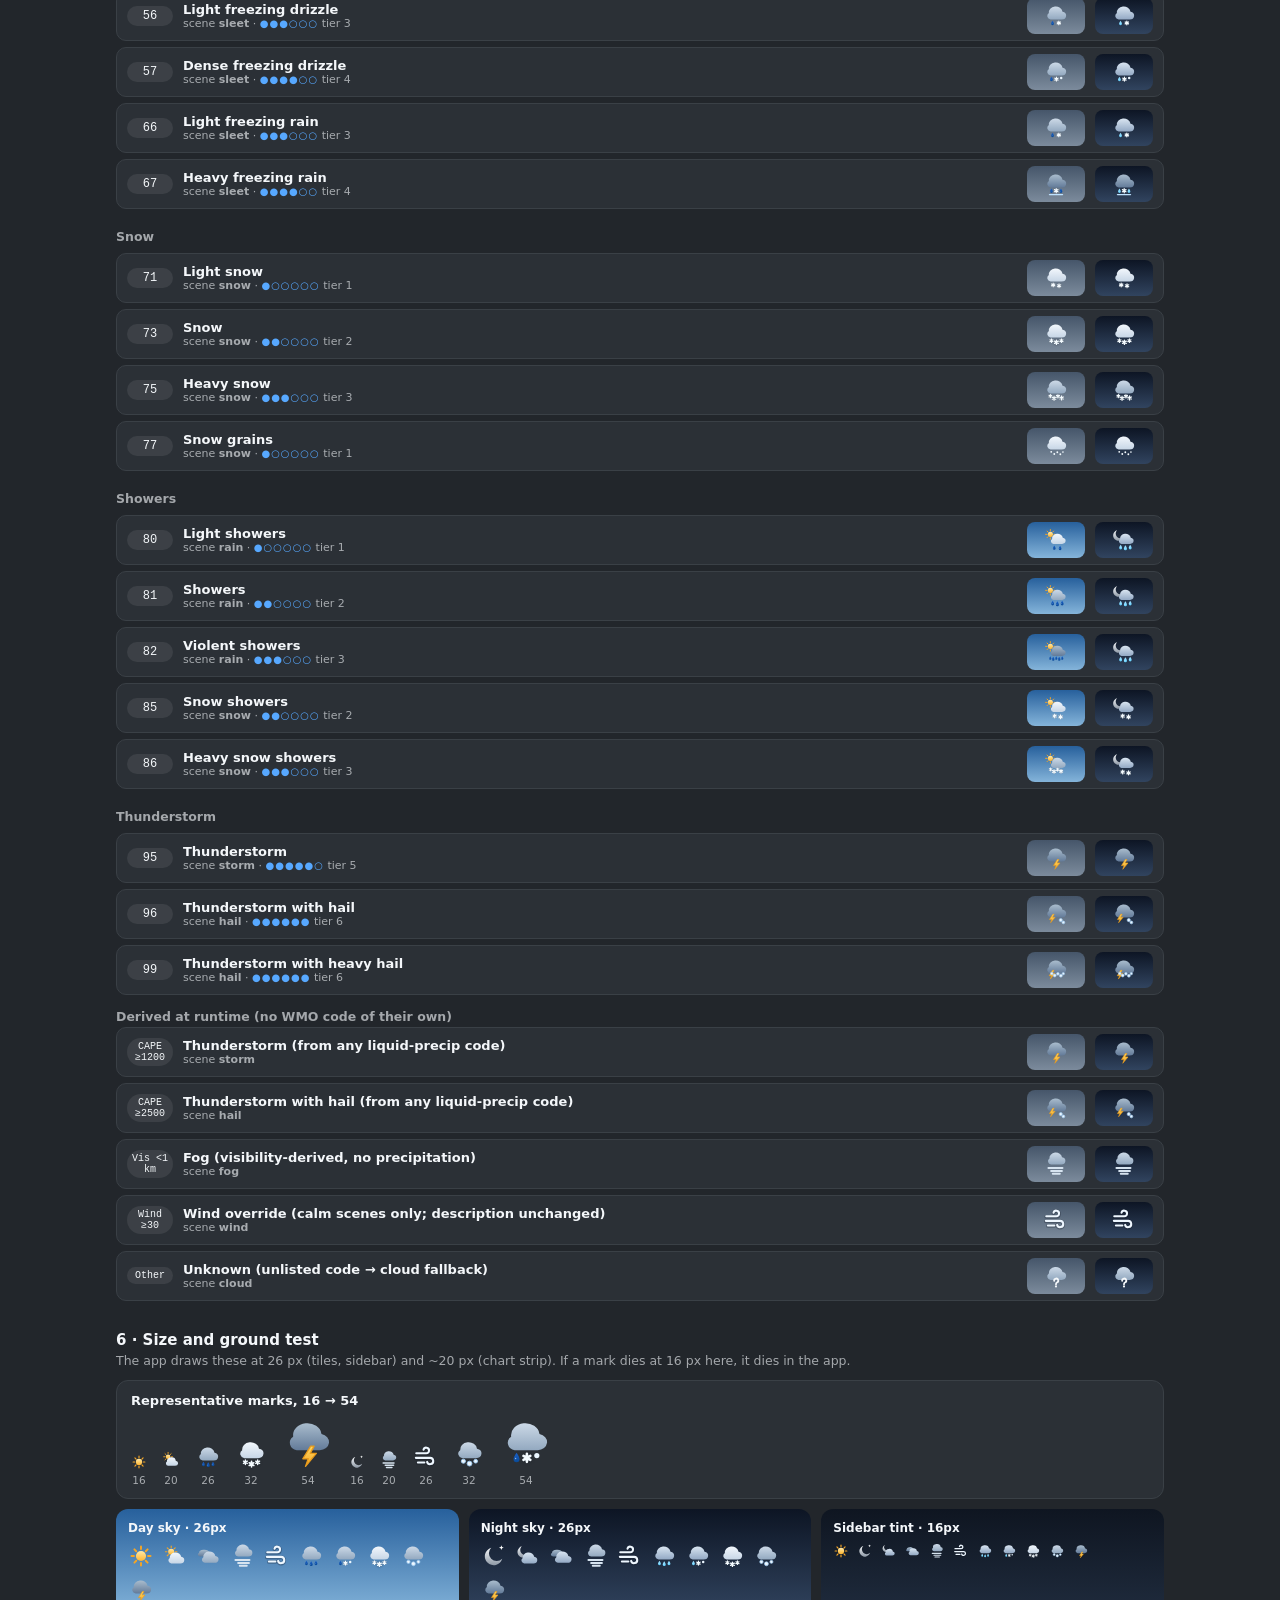
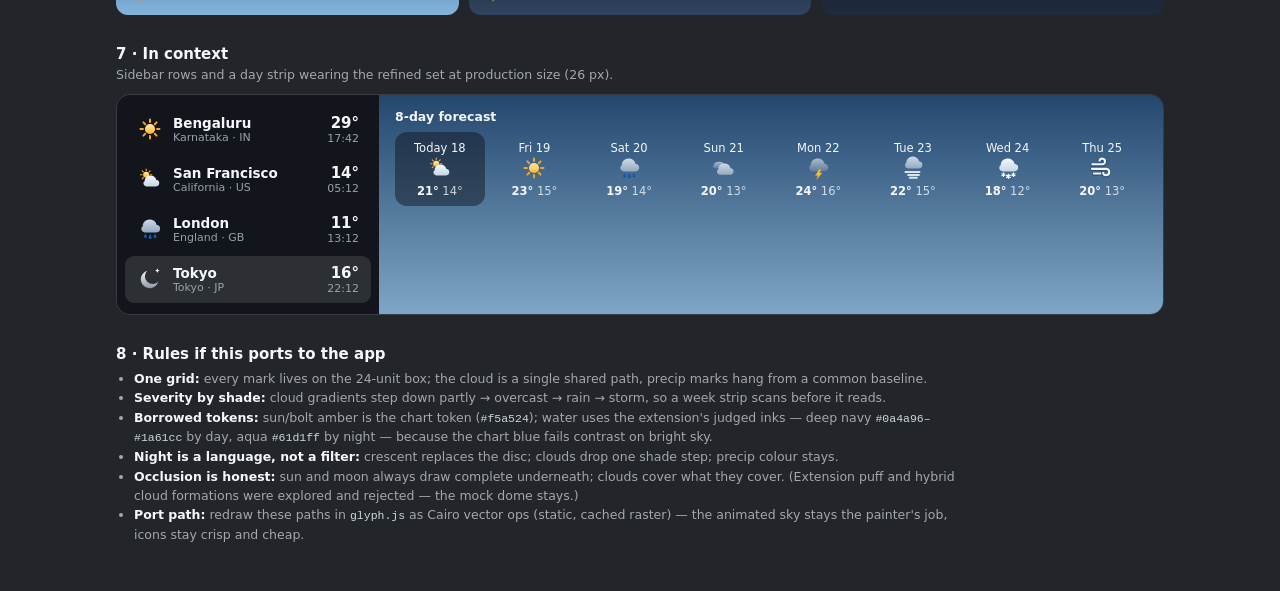
==== commit 21d9a989: "docs(design): neutral gray gradient for every moon face" ====
--- a/docs/design/icon-mocks.html
+++ b/docs/design/icon-mocks.html
@@ -122,11 +122,8 @@
     <linearGradient id="sunGrad" x1="0" y1="0" x2="0" y2="1">
       <stop offset="0" stop-color="#ffe9a8"/><stop offset="1" stop-color="#ffb52e"/>
     </linearGradient>
-    <linearGradient id="moonGrad" x1="0" y1="0" x2="0" y2="1">
-      <stop offset="0" stop-color="#f6f9fc"/><stop offset="1" stop-color="#c3d3e4"/>
-    </linearGradient>
-    <!-- partly-night moon: neutral light gray over a gray base, so the crescent
-         never merges with the blue-gray cloud in front of it -->
+    <!-- every lit moon face (phases, clear night, moons behind night clouds):
+         neutral light gray over a gray base, distinct from blue-gray cloud/sky -->
     <linearGradient id="moonGreyGrad" x1="0" y1="0" x2="0" y2="1">
       <stop offset="0" stop-color="#f4f6f8"/><stop offset="1" stop-color="#8e99a6"/>
     </linearGradient>
@@ -177,7 +174,7 @@
     <symbol id="r-sun" viewBox="0 0 24 24"><use href="#sunFull"/></symbol>
     <!-- moon: crescent reads as night at 16px where the cratered disc read as a ball -->
     <symbol id="r-moon" viewBox="0 0 24 24">
-      <path d="M19.6 14.6A8.2 8.2 0 1 1 9.4 4.4a6.6 6.6 0 0 0 10.2 10.2Z" fill="url(#moonGrad)"/>
+      <path d="M19.6 14.6A8.2 8.2 0 1 1 9.4 4.4a6.6 6.6 0 0 0 10.2 10.2Z" fill="url(#moonGreyGrad)"/>
       <use href="#spark" transform="translate(18.8 4.3)" fill="#ffffff"/>
     </symbol>
     <symbol id="r-partly-day" viewBox="0 0 24 24">
@@ -297,7 +294,7 @@
       <use href="#cloudPath" transform="translate(4.2,0.8) scale(.78)" fill="url(#cloudStorm)"/><use href="#dropsHeavy" transform="translate(.8,.8) scale(.92)"/>
     </symbol>
     <symbol id="r-showers-night" viewBox="0 0 24 24">
-      <path d="M11.8 9.2A5 5 0 1 1 5.6 3a4 4 0 0 0 6.2 6.2Z" fill="url(#moonGrad)"/>
+      <path d="M11.8 9.2A5 5 0 1 1 5.6 3a4 4 0 0 0 6.2 6.2Z" fill="url(#moonGreyGrad)"/>
       <use href="#cloudPath" transform="translate(4.2,0.8) scale(.78)" fill="url(#cloudNight)"/>
       <use href="#dropsMidNight" transform="translate(1.1,0.2)"/>
     </symbol>
@@ -335,7 +332,7 @@
       <use href="#cloudPath" transform="translate(4.2,0.8) scale(.78)" fill="url(#cloudGrey)"/><use href="#flakesHeavy" transform="translate(.8,.8) scale(.92)"/>
     </symbol>
     <symbol id="r-snow-showers-night" viewBox="0 0 24 24">
-      <path d="M11.8 9.2A5 5 0 1 1 5.6 3a4 4 0 0 0 6.2 6.2Z" fill="url(#moonGrad)"/>
+      <path d="M11.8 9.2A5 5 0 1 1 5.6 3a4 4 0 0 0 6.2 6.2Z" fill="url(#moonGreyGrad)"/>
       <use href="#cloudPath" transform="translate(4.2,0.8) scale(.78)" fill="url(#cloudNight)"/><use href="#flakesLight" transform="translate(1.4,1)"/>
     </symbol>
     <symbol id="r-storm-hail" viewBox="0 0 24 24">
@@ -365,13 +362,13 @@
     <!-- moon phases: lit limb + elliptical terminator, rx = 7*cos(2π·phase),
          over an earthshine ghost disc (extension moon.js litPath/paintMoon) -->
     <symbol id="ph-new" viewBox="0 0 24 24"><circle cx="12" cy="12" r="7" fill="#2e4059" stroke="#93a9c4" stroke-width=".7"/></symbol>
-    <symbol id="ph-waxc" viewBox="0 0 24 24"><circle cx="12" cy="12" r="7" fill="#2e4059"/><path d="M12 5A7 7 0 0 1 12 19A4.95 7 0 0 0 12 5Z" fill="url(#moonGrad)"/></symbol>
-    <symbol id="ph-first" viewBox="0 0 24 24"><circle cx="12" cy="12" r="7" fill="#2e4059"/><path d="M12 5A7 7 0 0 1 12 19Z" fill="url(#moonGrad)"/></symbol>
-    <symbol id="ph-waxg" viewBox="0 0 24 24"><circle cx="12" cy="12" r="7" fill="#2e4059"/><path d="M12 5A7 7 0 0 1 12 19A4.95 7 0 0 1 12 5Z" fill="url(#moonGrad)"/></symbol>
-    <symbol id="ph-full" viewBox="0 0 24 24"><circle cx="12" cy="12" r="7" fill="url(#moonGrad)"/><circle cx="10" cy="10.4" r="1.35" fill="#b9c9da"/><circle cx="13.8" cy="13.6" r="1.05" fill="#b9c9da"/><circle cx="14.6" cy="9.6" r=".75" fill="#b9c9da"/></symbol>
-    <symbol id="ph-wang" viewBox="0 0 24 24"><circle cx="12" cy="12" r="7" fill="#2e4059"/><path d="M12 5A7 7 0 0 0 12 19A4.95 7 0 0 0 12 5Z" fill="url(#moonGrad)"/></symbol>
-    <symbol id="ph-last" viewBox="0 0 24 24"><circle cx="12" cy="12" r="7" fill="#2e4059"/><path d="M12 5A7 7 0 0 0 12 19Z" fill="url(#moonGrad)"/></symbol>
-    <symbol id="ph-wanc" viewBox="0 0 24 24"><circle cx="12" cy="12" r="7" fill="#2e4059"/><path d="M12 5A7 7 0 0 0 12 19A4.95 7 0 0 1 12 5Z" fill="url(#moonGrad)"/></symbol>
+    <symbol id="ph-waxc" viewBox="0 0 24 24"><circle cx="12" cy="12" r="7" fill="#2e4059"/><path d="M12 5A7 7 0 0 1 12 19A4.95 7 0 0 0 12 5Z" fill="url(#moonGreyGrad)"/></symbol>
+    <symbol id="ph-first" viewBox="0 0 24 24"><circle cx="12" cy="12" r="7" fill="#2e4059"/><path d="M12 5A7 7 0 0 1 12 19Z" fill="url(#moonGreyGrad)"/></symbol>
+    <symbol id="ph-waxg" viewBox="0 0 24 24"><circle cx="12" cy="12" r="7" fill="#2e4059"/><path d="M12 5A7 7 0 0 1 12 19A4.95 7 0 0 1 12 5Z" fill="url(#moonGreyGrad)"/></symbol>
+    <symbol id="ph-full" viewBox="0 0 24 24"><circle cx="12" cy="12" r="7" fill="url(#moonGreyGrad)"/><circle cx="10" cy="10.4" r="1.35" fill="#a7b2bd"/><circle cx="13.8" cy="13.6" r="1.05" fill="#a7b2bd"/><circle cx="14.6" cy="9.6" r=".75" fill="#a7b2bd"/></symbol>
+    <symbol id="ph-wang" viewBox="0 0 24 24"><circle cx="12" cy="12" r="7" fill="#2e4059"/><path d="M12 5A7 7 0 0 0 12 19A4.95 7 0 0 0 12 5Z" fill="url(#moonGreyGrad)"/></symbol>
+    <symbol id="ph-last" viewBox="0 0 24 24"><circle cx="12" cy="12" r="7" fill="#2e4059"/><path d="M12 5A7 7 0 0 0 12 19Z" fill="url(#moonGreyGrad)"/></symbol>
+    <symbol id="ph-wanc" viewBox="0 0 24 24"><circle cx="12" cy="12" r="7" fill="#2e4059"/><path d="M12 5A7 7 0 0 0 12 19A4.95 7 0 0 1 12 5Z" fill="url(#moonGreyGrad)"/></symbol>
   </defs>
 </svg>
 
@@ -456,7 +453,7 @@
   <h2>3 · Moon phases</h2>
   <p class="sub">Like the extension (<code>moon.js paintMoon</code>), the clear-night icon should be the <i>actual</i> moon:
   a lit limb plus an elliptical terminator whose width follows <code>cos(2π·phase)</code>, over a faint earthshine disc so
-  even new moon never vanishes. Eight named phases; in the app the same two arcs render any date's exact phase,
+  even new moon never vanishes. All lit faces share the neutral light-gray gradient, gray at the base. Eight named phases; in the app the same two arcs render any date's exact phase,
   and partly-night swaps its crescent for tonight's shape behind the cloud.
   Stars twinkle around every phase at 44px (the 16px cells are the unanimated stills), placed well clear of the disc — past the painter's radius + 1.4 keep-out — as
   <code>painter.js moonBody</code> seeds them — so this set ports straight to the shell extension, whose painter
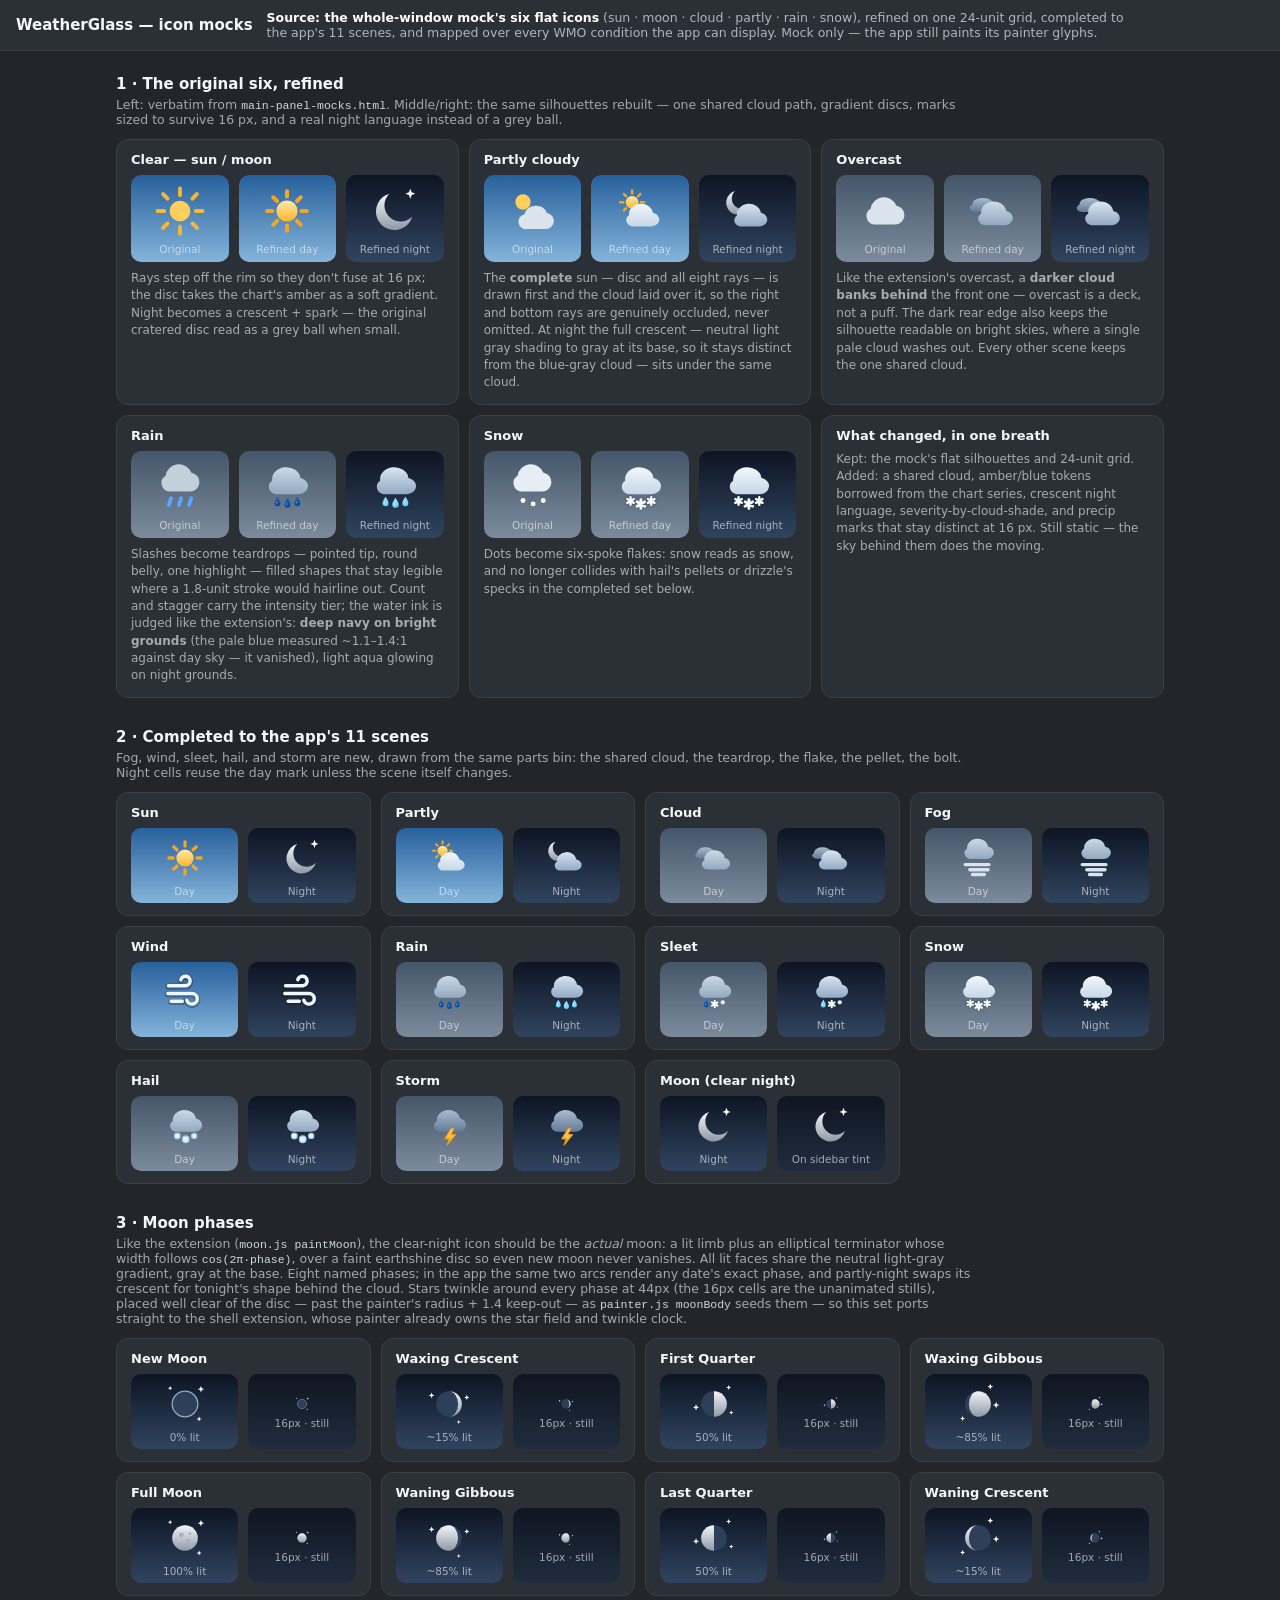
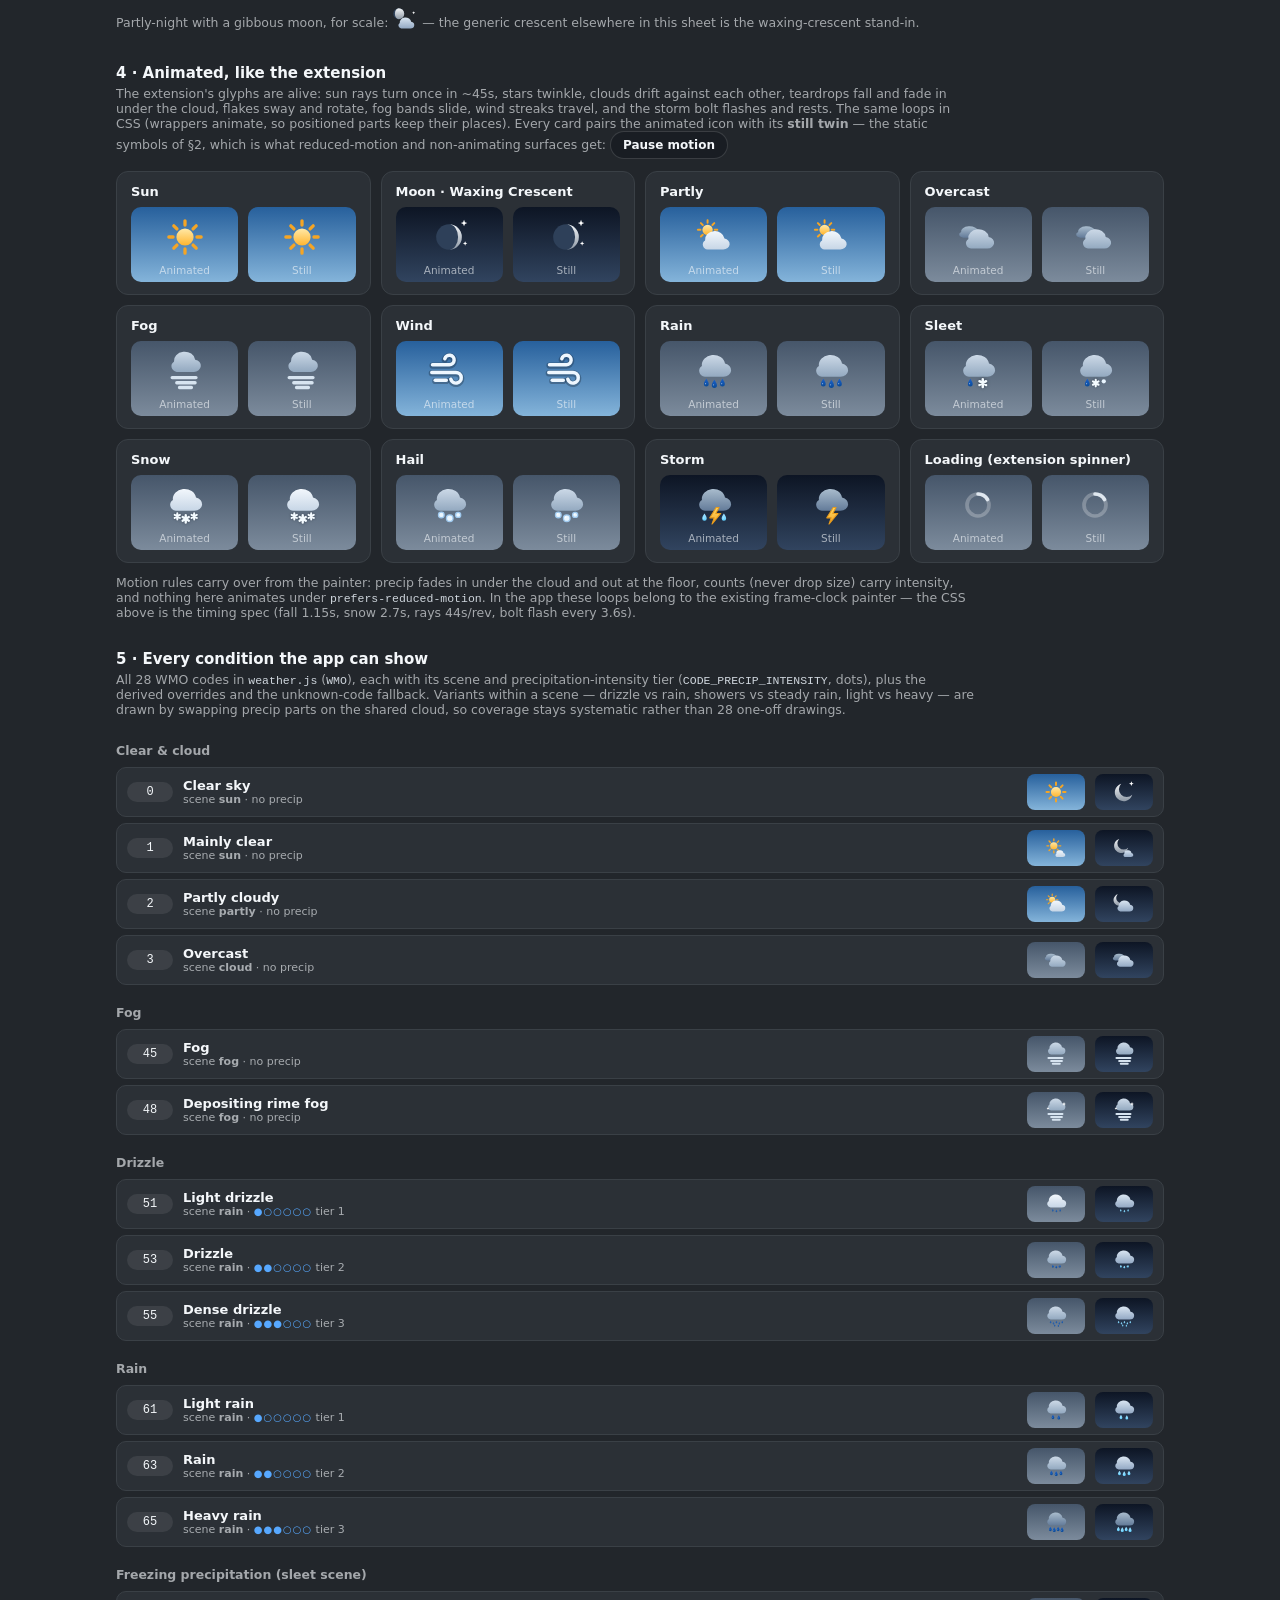
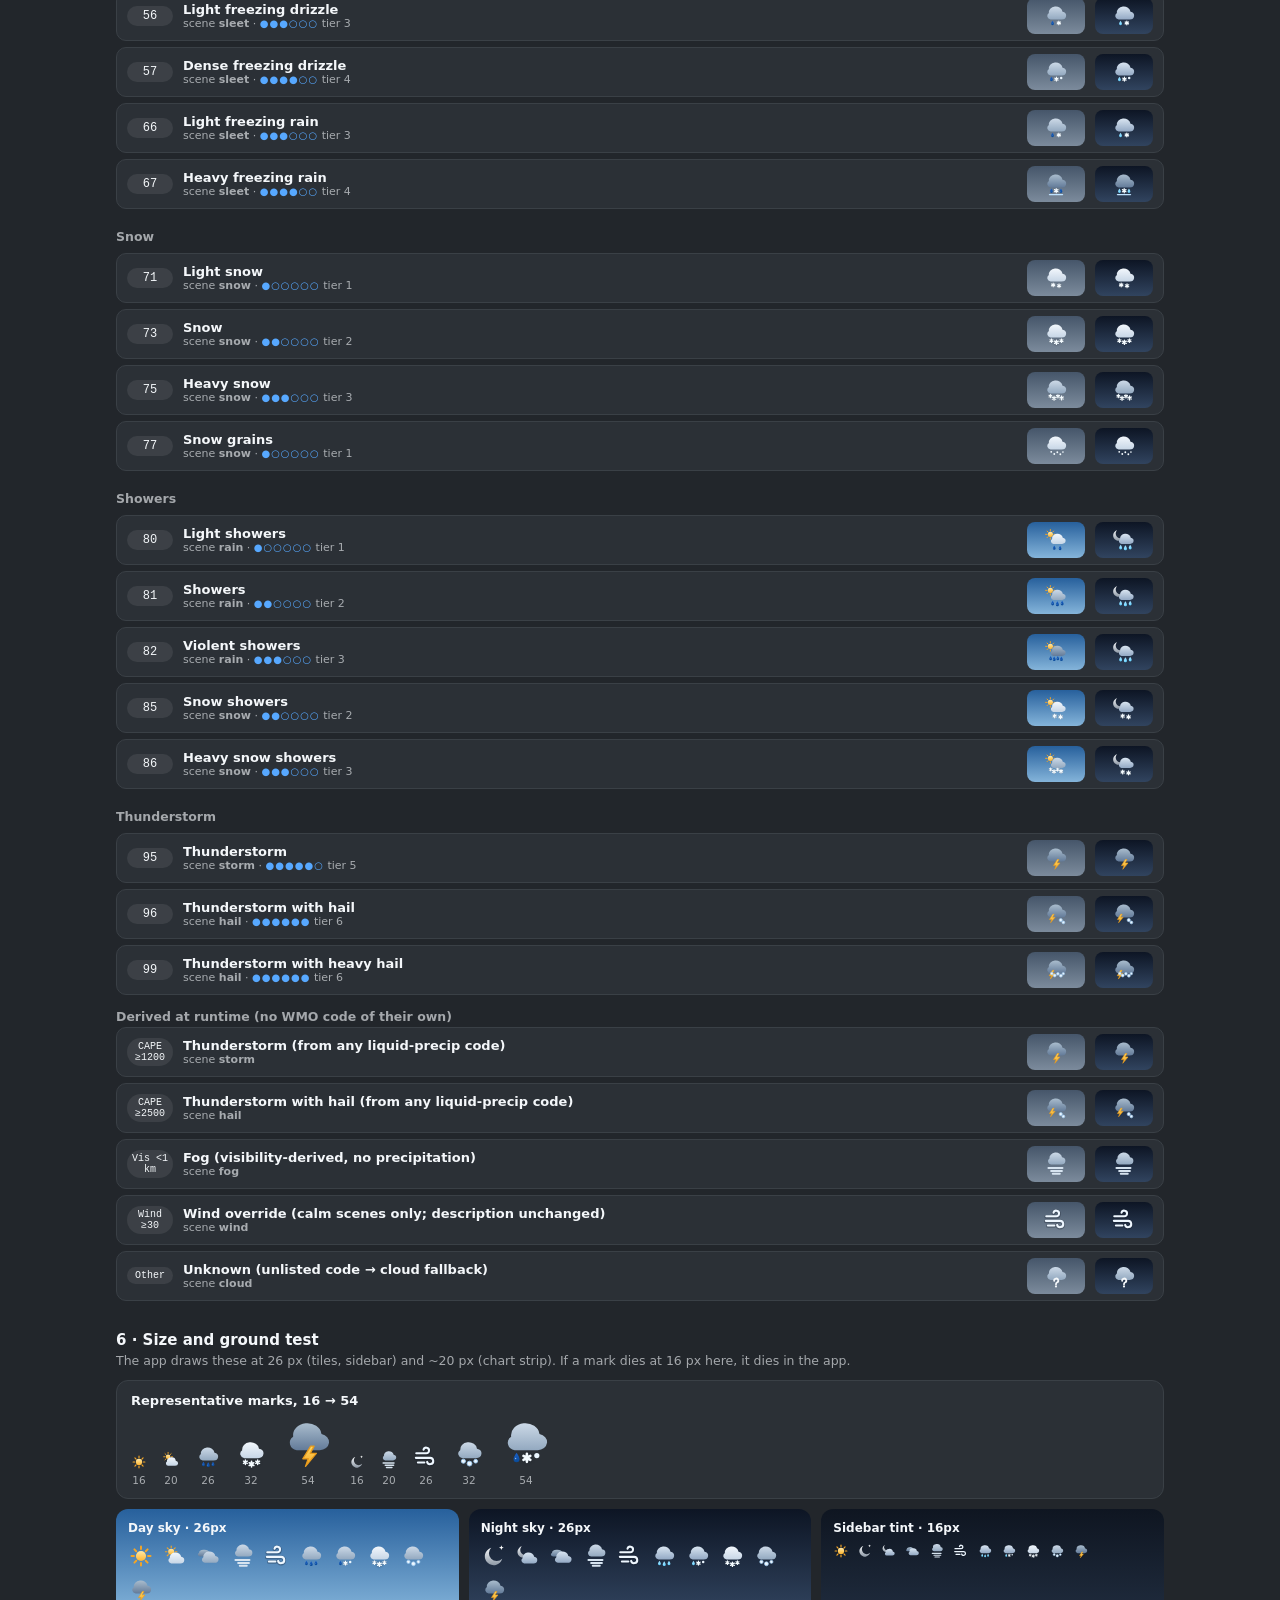
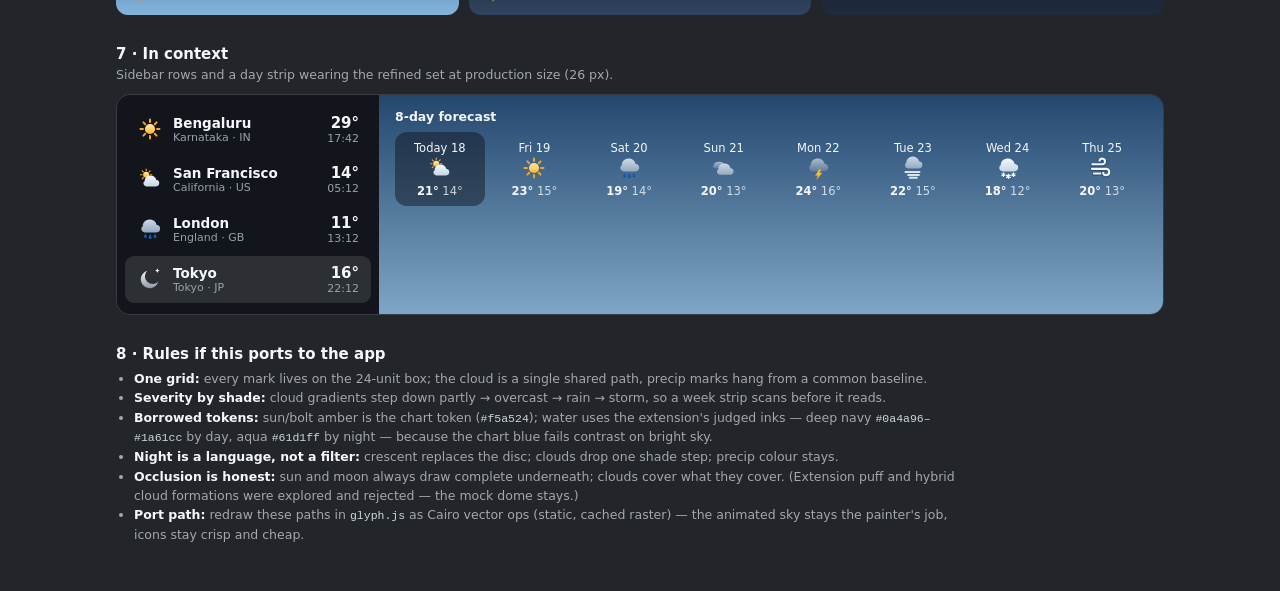
==== commit 18d463a6: "docs(design): heavy rain mock to 4 full-size drops dropsHeavy/dropsHeavyNight were 5 drops at .80/.8" ====
--- a/docs/design/icon-mocks.html
+++ b/docs/design/icon-mocks.html
@@ -244,8 +244,8 @@
     <g id="dropsLightNight"><use href="#dropNight" transform="translate(9.2,18.4) scale(.88)"/><use href="#dropNight" transform="translate(14.6,18.8) scale(.88)"/></g>
     <g id="dropsMid"><use href="#dropDay" transform="translate(7.8,18.4) scale(.92)"/><use href="#dropDay" transform="translate(12.2,19) scale(.98)"/><use href="#dropDay" transform="translate(16.6,18.4) scale(.92)"/></g>
     <g id="dropsMidNight"><use href="#dropNight" transform="translate(7.8,18.4) scale(.92)"/><use href="#dropNight" transform="translate(12.2,19) scale(.98)"/><use href="#dropNight" transform="translate(16.6,18.4) scale(.92)"/></g>
-    <g id="dropsHeavy"><use href="#dropDay" transform="translate(6.4,18.2) scale(.8)"/><use href="#dropDay" transform="translate(9.4,19) scale(.86)"/><use href="#dropDay" transform="translate(12.4,18.2) scale(.8)"/><use href="#dropDay" transform="translate(15.4,19) scale(.86)"/><use href="#dropDay" transform="translate(18.4,18.2) scale(.8)"/></g>
-    <g id="dropsHeavyNight"><use href="#dropNight" transform="translate(6.4,18.2) scale(.8)"/><use href="#dropNight" transform="translate(9.4,19) scale(.86)"/><use href="#dropNight" transform="translate(12.4,18.2) scale(.8)"/><use href="#dropNight" transform="translate(15.4,19) scale(.86)"/><use href="#dropNight" transform="translate(18.4,18.2) scale(.8)"/></g>
+    <g id="dropsHeavy"><use href="#dropDay" transform="translate(6.8,18.4) scale(.92)"/><use href="#dropDay" transform="translate(10.4,19) scale(.98)"/><use href="#dropDay" transform="translate(14,18.4) scale(.92)"/><use href="#dropDay" transform="translate(17.6,19) scale(.98)"/></g>
+    <g id="dropsHeavyNight"><use href="#dropNight" transform="translate(6.8,18.4) scale(.92)"/><use href="#dropNight" transform="translate(10.4,19) scale(.98)"/><use href="#dropNight" transform="translate(14,18.4) scale(.92)"/><use href="#dropNight" transform="translate(17.6,19) scale(.98)"/></g>
     <g id="drizzleLight" opacity=".9"><use href="#dropDay" transform="translate(9,17.8) scale(.52)"/><use href="#dropDay" transform="translate(12.4,18.5) scale(.52)"/><use href="#dropDay" transform="translate(15.8,17.8) scale(.52)"/></g>
     <g id="drizzleLightNight" opacity=".9"><use href="#dropNight" transform="translate(9,17.8) scale(.52)"/><use href="#dropNight" transform="translate(12.4,18.5) scale(.52)"/><use href="#dropNight" transform="translate(15.8,17.8) scale(.52)"/></g>
     <g id="drizzleDense" opacity=".9"><use href="#dropDay" transform="translate(7,17.6) scale(.5)"/><use href="#dropDay" transform="translate(9.7,18.6) scale(.5)"/><use href="#dropDay" transform="translate(12.4,17.6) scale(.5)"/><use href="#dropDay" transform="translate(15.1,18.6) scale(.5)"/><use href="#dropDay" transform="translate(17.8,17.6) scale(.5)"/><use href="#dropDay" transform="translate(10.8,20.6) scale(.44)"/><use href="#dropDay" transform="translate(14.2,20.9) scale(.44)"/></g>
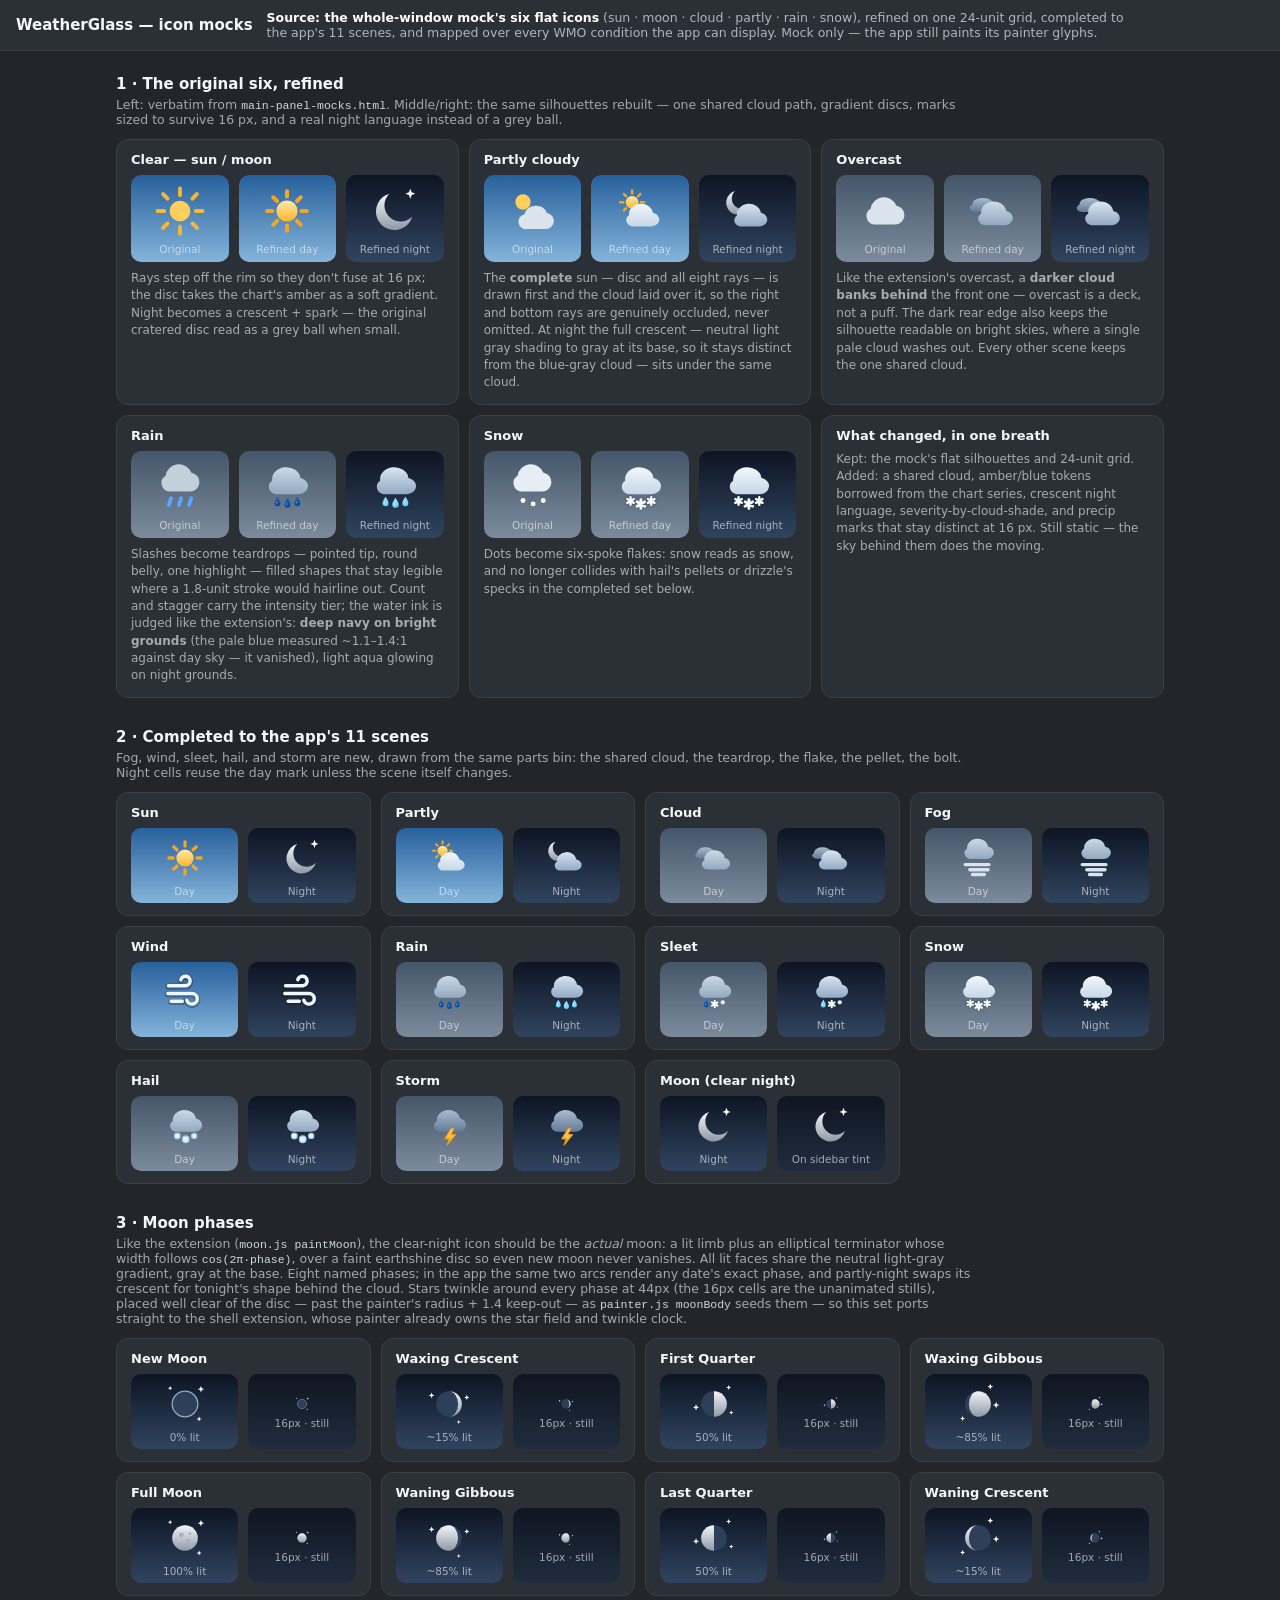
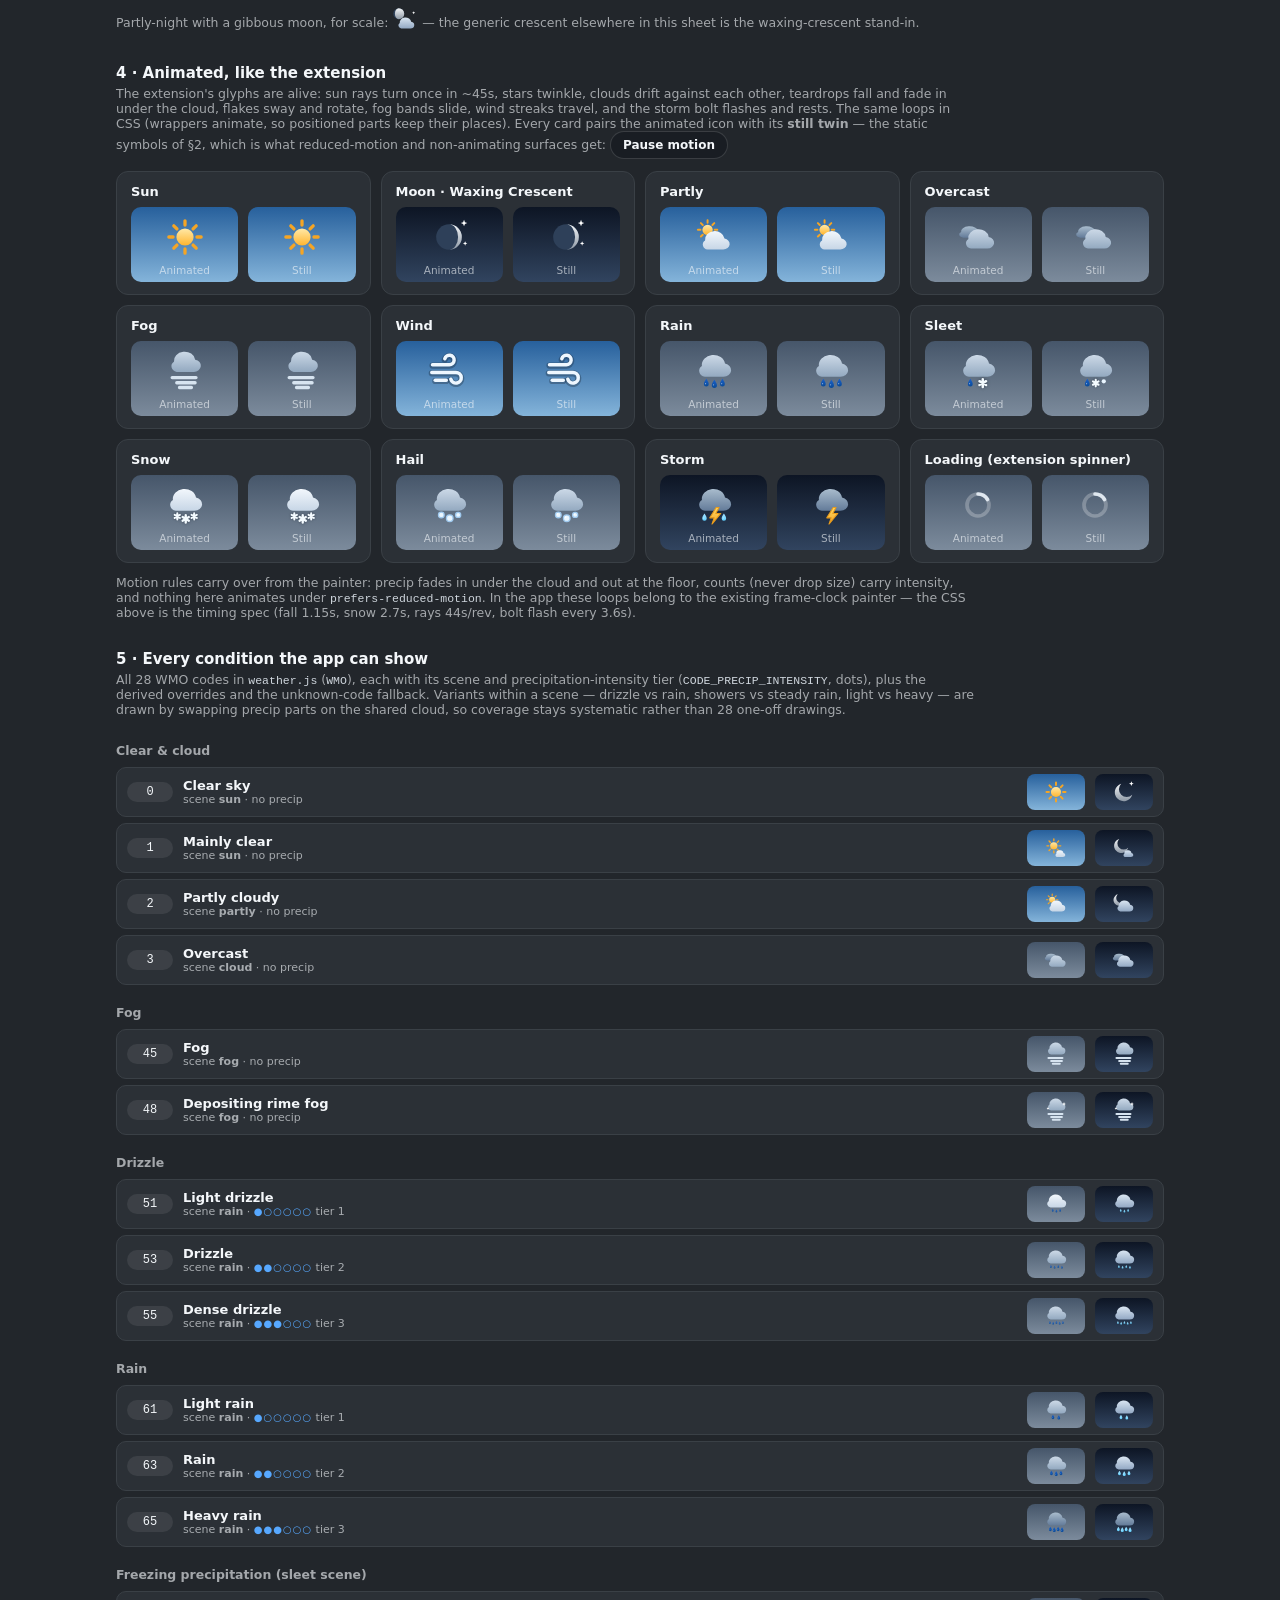
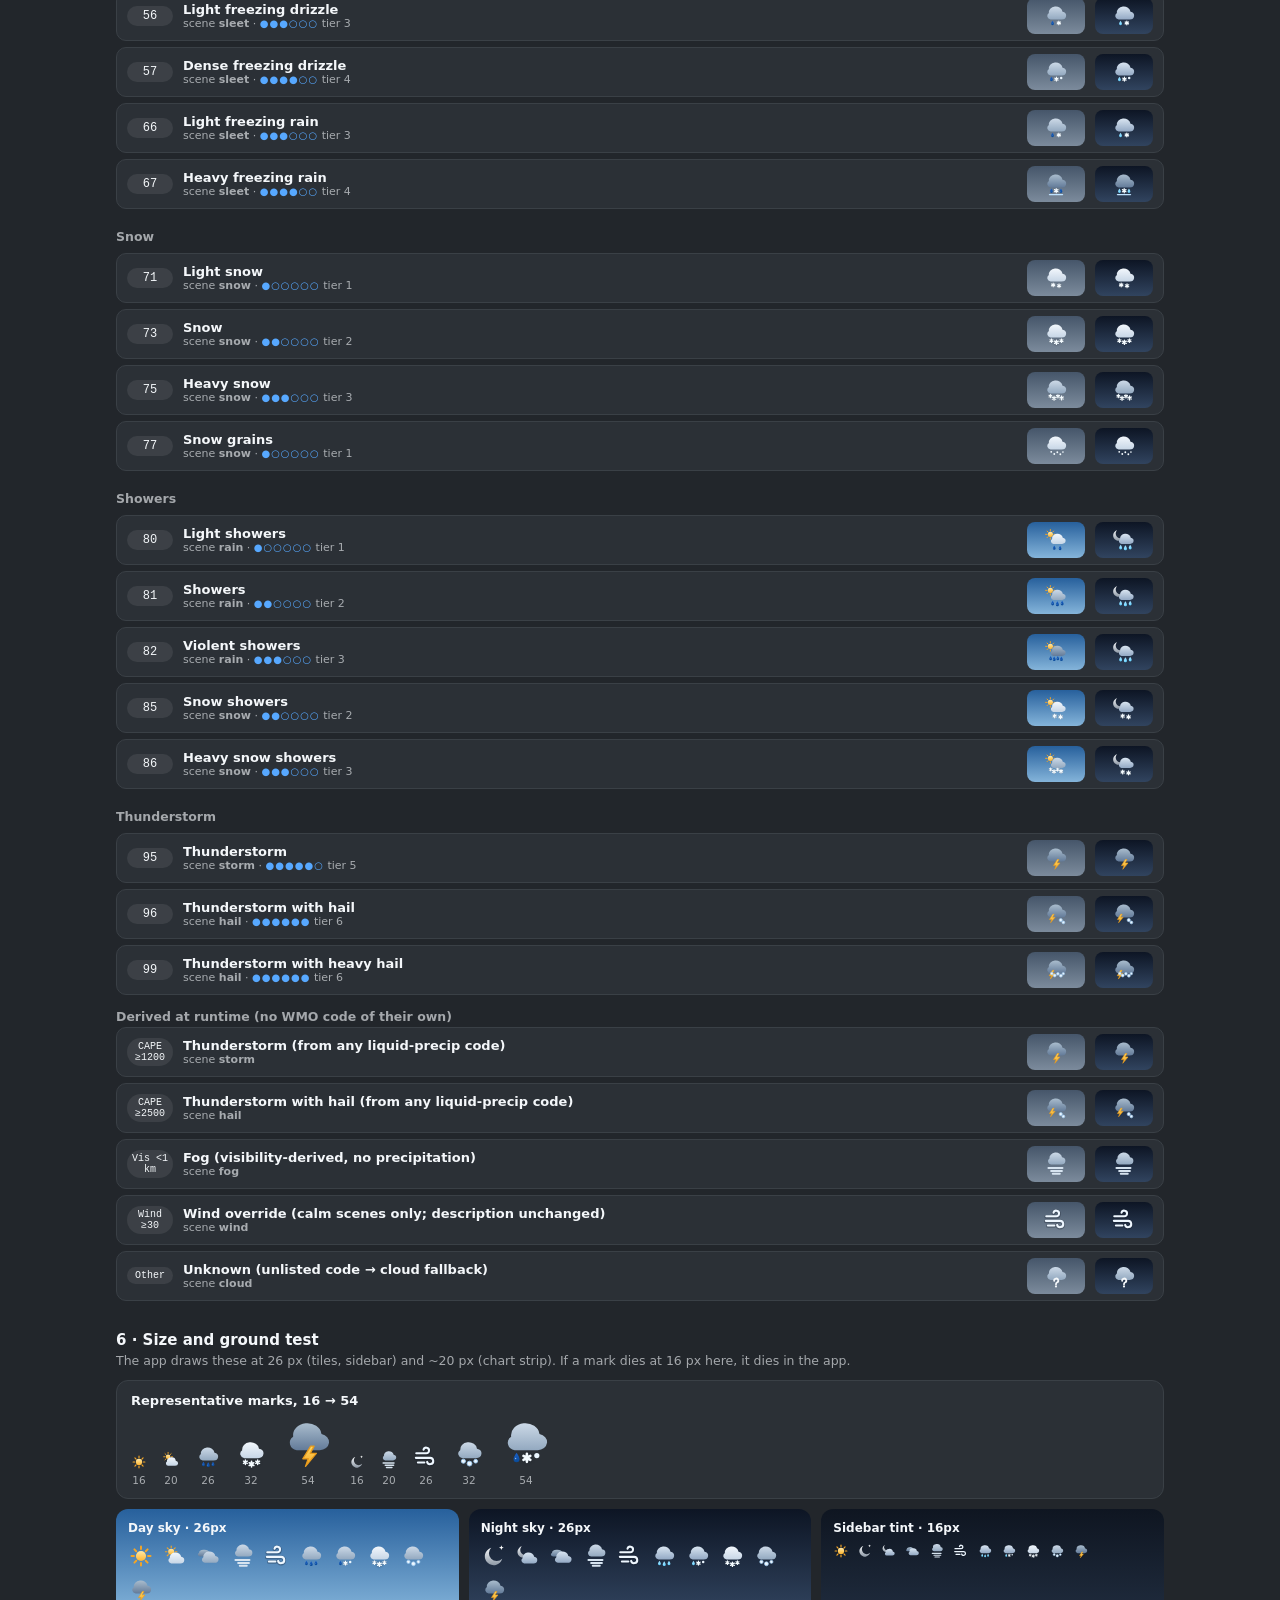
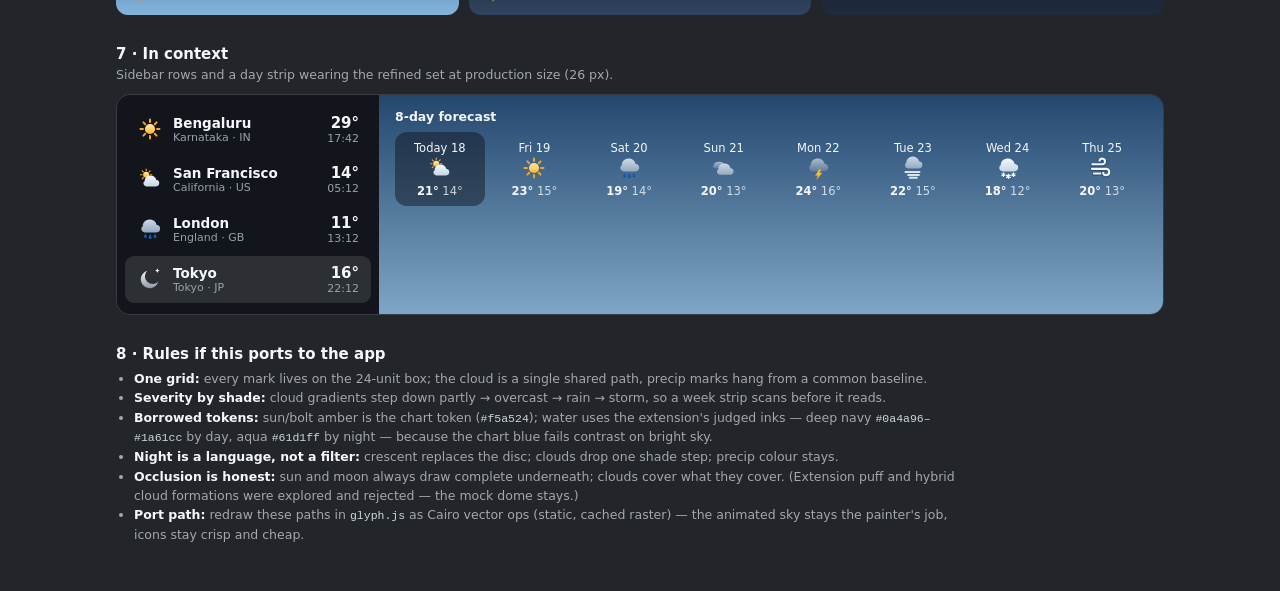
==== commit 6bb4aa8a: "docs(design): drizzle mock tiers to 3/4/5 minis at .58 scale drizzleLight 3 minis (was .52 scale), n" ====
--- a/docs/design/icon-mocks.html
+++ b/docs/design/icon-mocks.html
@@ -246,10 +246,12 @@
     <g id="dropsMidNight"><use href="#dropNight" transform="translate(7.8,18.4) scale(.92)"/><use href="#dropNight" transform="translate(12.2,19) scale(.98)"/><use href="#dropNight" transform="translate(16.6,18.4) scale(.92)"/></g>
     <g id="dropsHeavy"><use href="#dropDay" transform="translate(6.8,18.4) scale(.92)"/><use href="#dropDay" transform="translate(10.4,19) scale(.98)"/><use href="#dropDay" transform="translate(14,18.4) scale(.92)"/><use href="#dropDay" transform="translate(17.6,19) scale(.98)"/></g>
     <g id="dropsHeavyNight"><use href="#dropNight" transform="translate(6.8,18.4) scale(.92)"/><use href="#dropNight" transform="translate(10.4,19) scale(.98)"/><use href="#dropNight" transform="translate(14,18.4) scale(.92)"/><use href="#dropNight" transform="translate(17.6,19) scale(.98)"/></g>
-    <g id="drizzleLight" opacity=".9"><use href="#dropDay" transform="translate(9,17.8) scale(.52)"/><use href="#dropDay" transform="translate(12.4,18.5) scale(.52)"/><use href="#dropDay" transform="translate(15.8,17.8) scale(.52)"/></g>
-    <g id="drizzleLightNight" opacity=".9"><use href="#dropNight" transform="translate(9,17.8) scale(.52)"/><use href="#dropNight" transform="translate(12.4,18.5) scale(.52)"/><use href="#dropNight" transform="translate(15.8,17.8) scale(.52)"/></g>
-    <g id="drizzleDense" opacity=".9"><use href="#dropDay" transform="translate(7,17.6) scale(.5)"/><use href="#dropDay" transform="translate(9.7,18.6) scale(.5)"/><use href="#dropDay" transform="translate(12.4,17.6) scale(.5)"/><use href="#dropDay" transform="translate(15.1,18.6) scale(.5)"/><use href="#dropDay" transform="translate(17.8,17.6) scale(.5)"/><use href="#dropDay" transform="translate(10.8,20.6) scale(.44)"/><use href="#dropDay" transform="translate(14.2,20.9) scale(.44)"/></g>
-    <g id="drizzleDenseNight" opacity=".9"><use href="#dropNight" transform="translate(7,17.6) scale(.5)"/><use href="#dropNight" transform="translate(9.7,18.6) scale(.5)"/><use href="#dropNight" transform="translate(12.4,17.6) scale(.5)"/><use href="#dropNight" transform="translate(15.1,18.6) scale(.5)"/><use href="#dropNight" transform="translate(17.8,17.6) scale(.5)"/><use href="#dropNight" transform="translate(10.8,20.6) scale(.44)"/><use href="#dropNight" transform="translate(14.2,20.9) scale(.44)"/></g>
+    <g id="drizzleLight" opacity=".9"><use href="#dropDay" transform="translate(9,17.8) scale(.58)"/><use href="#dropDay" transform="translate(12.4,18.5) scale(.58)"/><use href="#dropDay" transform="translate(15.8,17.8) scale(.58)"/></g>
+    <g id="drizzleLightNight" opacity=".9"><use href="#dropNight" transform="translate(9,17.8) scale(.58)"/><use href="#dropNight" transform="translate(12.4,18.5) scale(.58)"/><use href="#dropNight" transform="translate(15.8,17.8) scale(.58)"/></g>
+    <g id="drizzleMid" opacity=".9"><use href="#dropDay" transform="translate(7.3,17.9) scale(.58)"/><use href="#dropDay" transform="translate(10.7,18.6) scale(.58)"/><use href="#dropDay" transform="translate(14.1,17.9) scale(.58)"/><use href="#dropDay" transform="translate(17.5,18.6) scale(.58)"/></g>
+    <g id="drizzleMidNight" opacity=".9"><use href="#dropNight" transform="translate(7.3,17.9) scale(.58)"/><use href="#dropNight" transform="translate(10.7,18.6) scale(.58)"/><use href="#dropNight" transform="translate(14.1,17.9) scale(.58)"/><use href="#dropNight" transform="translate(17.5,18.6) scale(.58)"/></g>
+    <g id="drizzleDense" opacity=".9"><use href="#dropDay" transform="translate(6.4,17.9) scale(.58)"/><use href="#dropDay" transform="translate(9.4,18.6) scale(.58)"/><use href="#dropDay" transform="translate(12.4,17.9) scale(.58)"/><use href="#dropDay" transform="translate(15.4,18.6) scale(.58)"/><use href="#dropDay" transform="translate(18.4,17.9) scale(.58)"/></g>
+    <g id="drizzleDenseNight" opacity=".9"><use href="#dropNight" transform="translate(6.4,17.9) scale(.58)"/><use href="#dropNight" transform="translate(9.4,18.6) scale(.58)"/><use href="#dropNight" transform="translate(12.4,17.9) scale(.58)"/><use href="#dropNight" transform="translate(15.4,18.6) scale(.58)"/><use href="#dropNight" transform="translate(18.4,17.9) scale(.58)"/></g>
     <g id="flakesLight"><use href="#flake" transform="translate(9.4 18.4) scale(.85)"/><use href="#flake" transform="translate(14.8 19.2) scale(.85)"/></g>
     <g id="flakesHeavy"><use href="#flake" transform="translate(6.8 17.6) scale(.75)"/><use href="#flake" transform="translate(10.2 19.6) scale(.9)"/><use href="#flake" transform="translate(13.8 17.8) scale(.8)"/><use href="#flake" transform="translate(17.2 19.4) scale(.9)"/></g>
     <g id="grains" fill="#f4fbff"><circle cx="7.6" cy="17.4" r=".85"/><circle cx="10.4" cy="19.4" r=".85"/><circle cx="13.2" cy="17.8" r=".85"/><circle cx="16" cy="19.6" r=".85"/><circle cx="18.4" cy="17.6" r=".75"/></g>
@@ -272,8 +274,8 @@
     </symbol>
     <symbol id="r-drizzle-1" viewBox="0 0 24 24"><use href="#cloudPath" transform="translate(0,-3.8)" fill="url(#cloudDay)"/><use href="#drizzleLight"/></symbol>
     <symbol id="r-drizzle-1-night" viewBox="0 0 24 24"><use href="#cloudPath" transform="translate(0,-3.8)" fill="url(#cloudNight)"/><use href="#drizzleLightNight"/></symbol>
-    <symbol id="r-drizzle-2" viewBox="0 0 24 24"><use href="#cloudPath" transform="translate(0,-3.8)" fill="url(#cloudGrey)"/><use href="#drizzleLight"/><use href="#drizzleLight" transform="translate(1.6,2.8) scale(.85)"/></symbol>
-    <symbol id="r-drizzle-2-night" viewBox="0 0 24 24"><use href="#cloudPath" transform="translate(0,-3.8)" fill="url(#cloudNight)"/><use href="#drizzleLightNight"/><use href="#drizzleLightNight" transform="translate(1.6,2.8) scale(.85)"/></symbol>
+    <symbol id="r-drizzle-2" viewBox="0 0 24 24"><use href="#cloudPath" transform="translate(0,-3.8)" fill="url(#cloudGrey)"/><use href="#drizzleMid"/></symbol>
+    <symbol id="r-drizzle-2-night" viewBox="0 0 24 24"><use href="#cloudPath" transform="translate(0,-3.8)" fill="url(#cloudNight)"/><use href="#drizzleMidNight"/></symbol>
     <symbol id="r-drizzle-3" viewBox="0 0 24 24"><use href="#cloudPath" transform="translate(0,-3.8)" fill="url(#cloudGrey)"/><use href="#drizzleDense"/></symbol>
     <symbol id="r-drizzle-3-night" viewBox="0 0 24 24"><use href="#cloudPath" transform="translate(0,-3.8)" fill="url(#cloudNight)"/><use href="#drizzleDenseNight"/></symbol>
     <symbol id="r-rain-light" viewBox="0 0 24 24"><use href="#cloudPath" transform="translate(0,-3.8)" fill="url(#cloudGrey)"/><use href="#dropsLight"/></symbol>
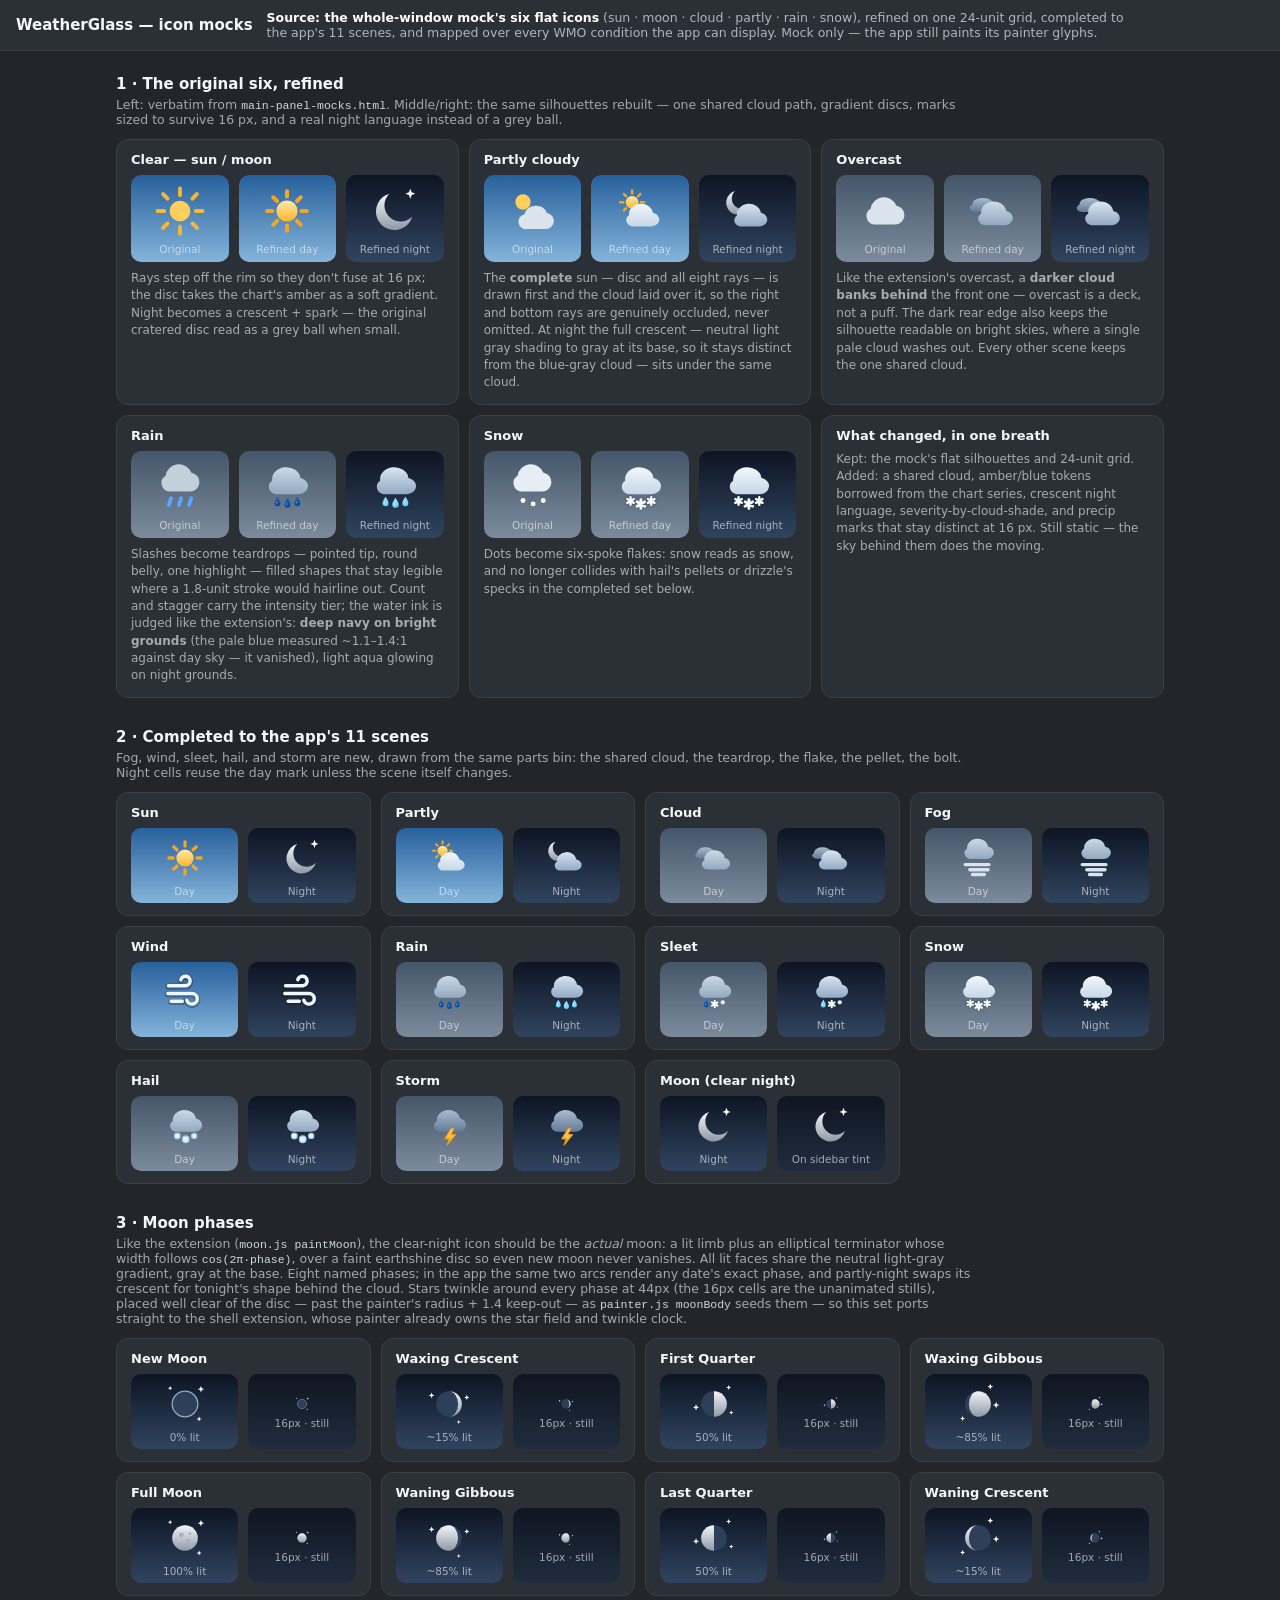
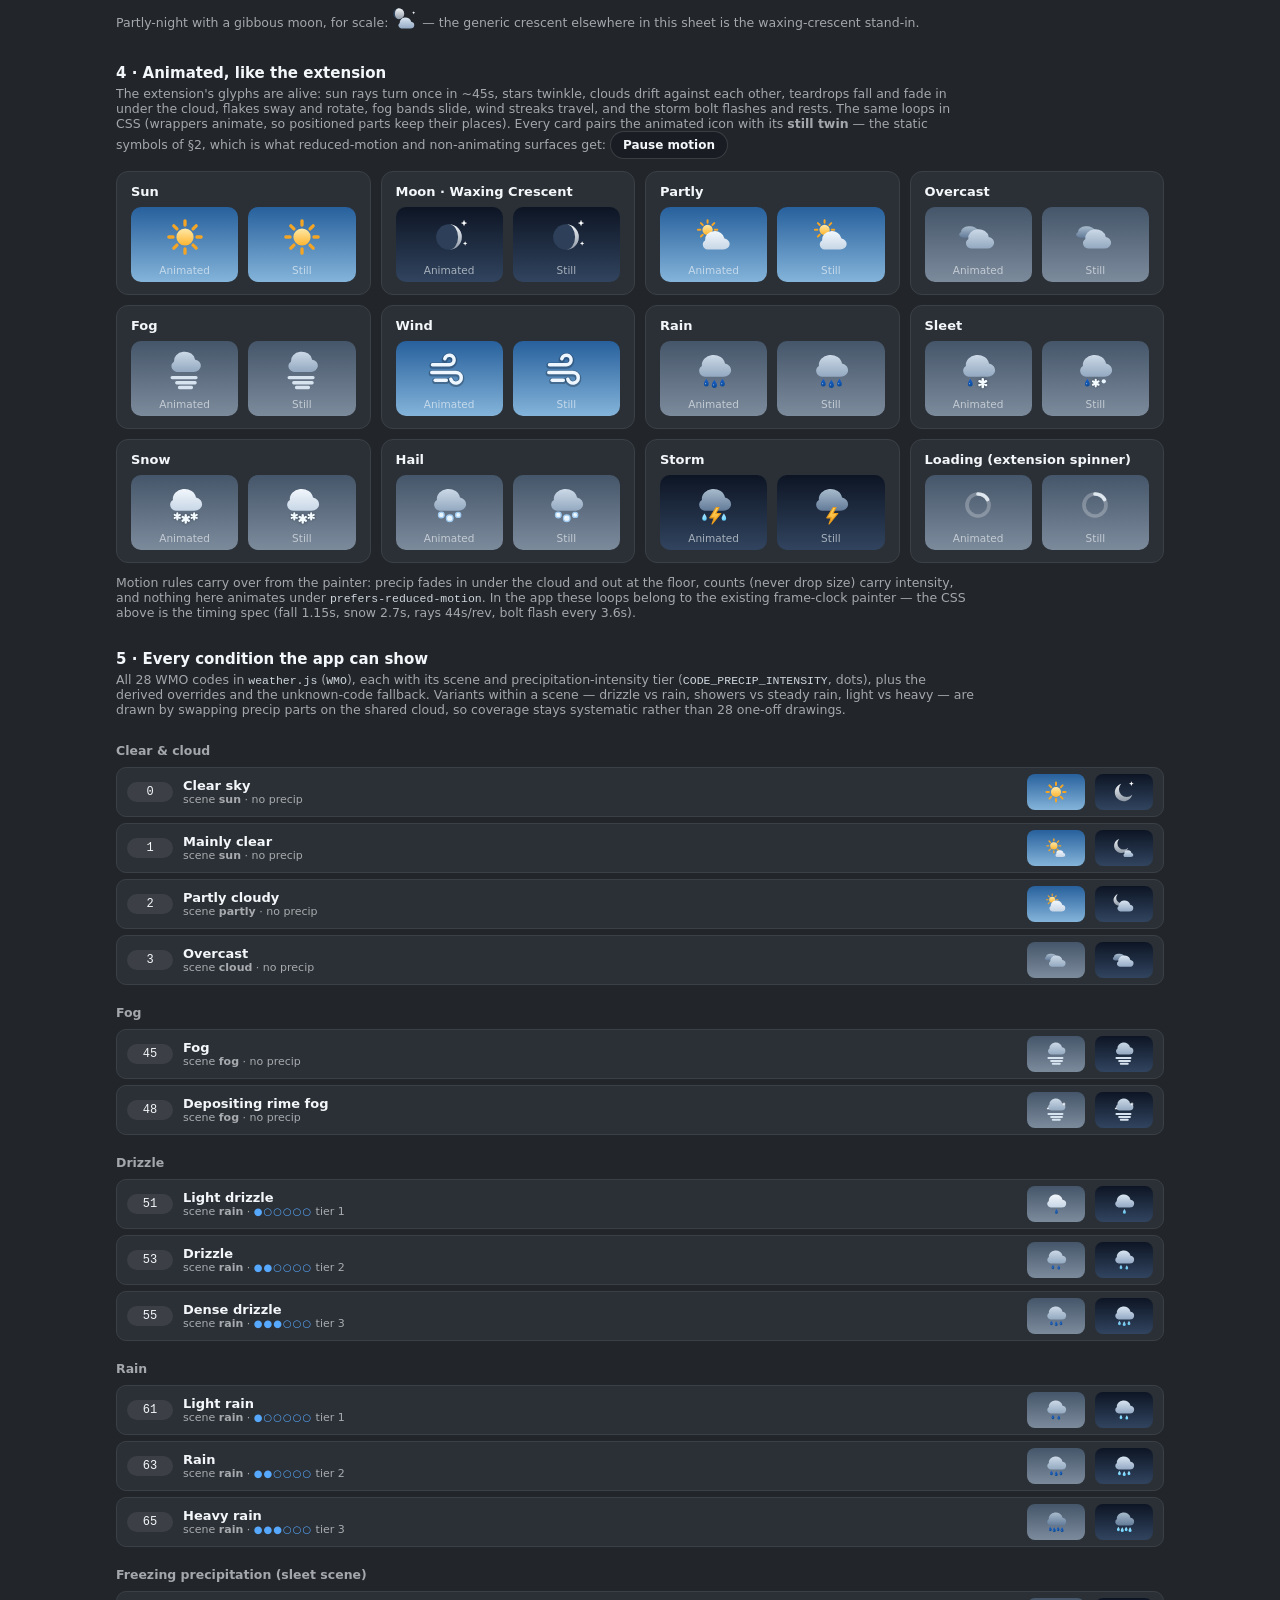
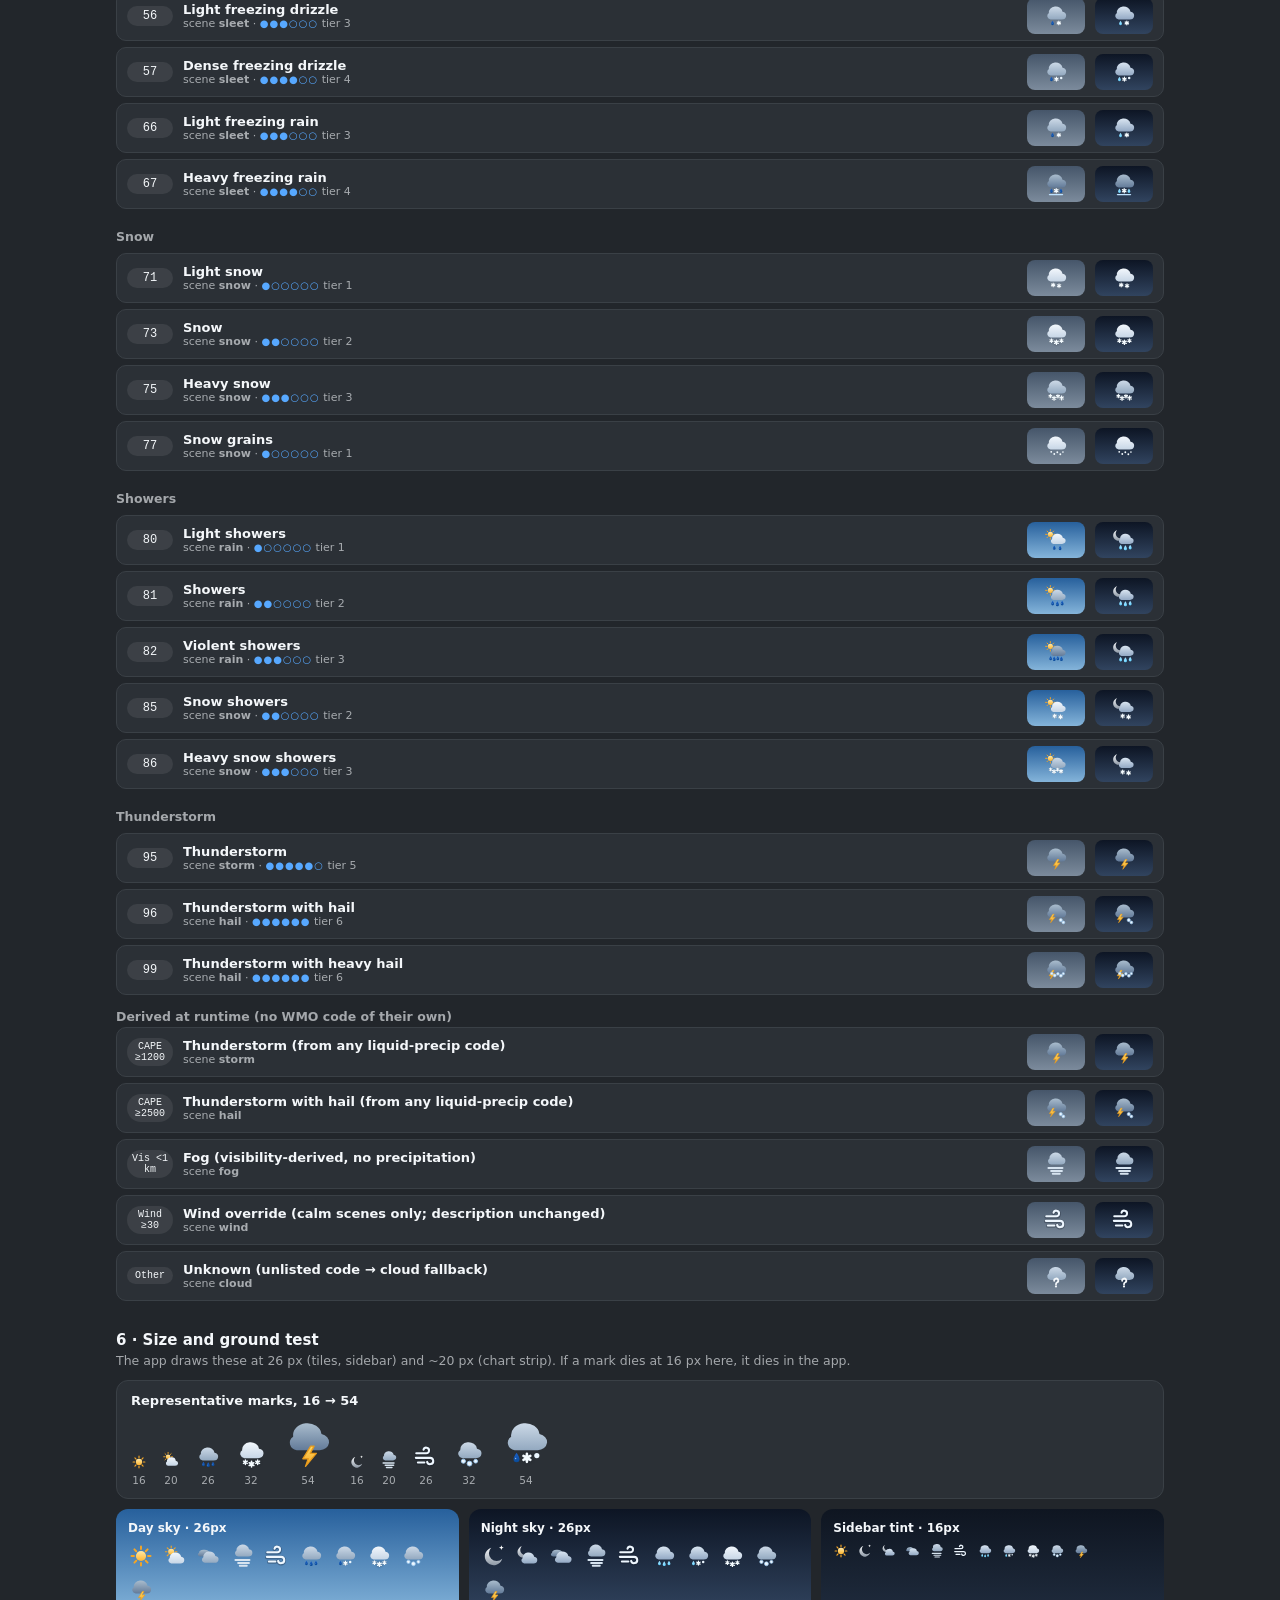
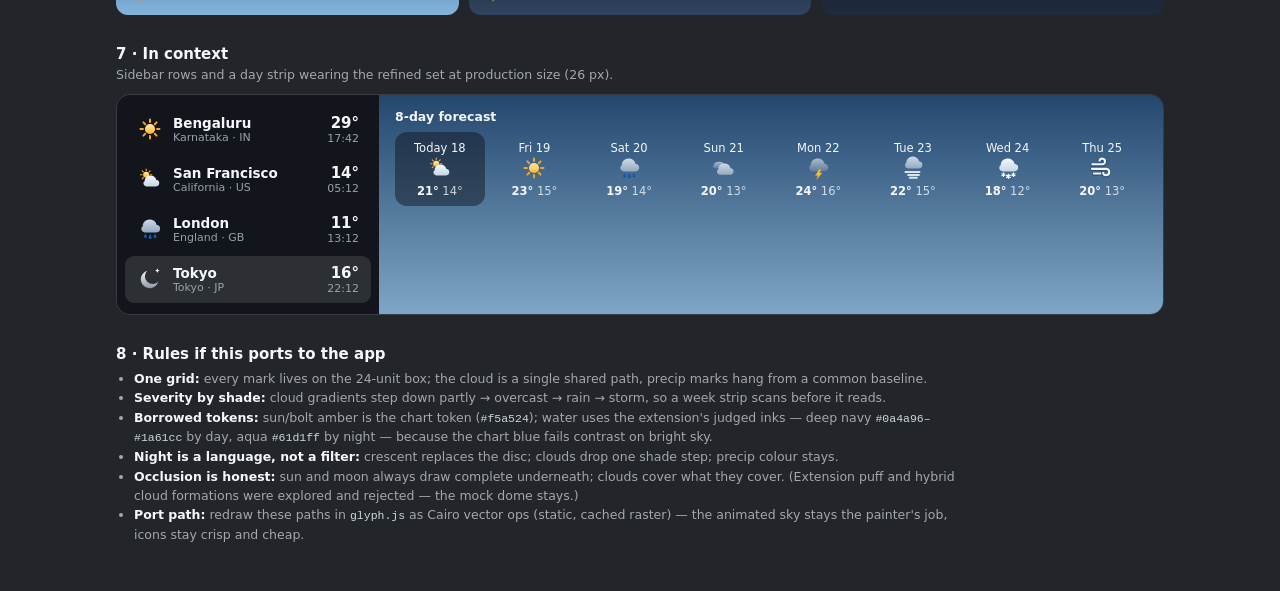
==== commit 2747524f: "docs(design): drizzle mock groups to 1/2/3 full-size drops drizzleLight/Mid/Dense now mirror dropsLi" ====
--- a/docs/design/icon-mocks.html
+++ b/docs/design/icon-mocks.html
@@ -246,12 +246,12 @@
     <g id="dropsMidNight"><use href="#dropNight" transform="translate(7.8,18.4) scale(.92)"/><use href="#dropNight" transform="translate(12.2,19) scale(.98)"/><use href="#dropNight" transform="translate(16.6,18.4) scale(.92)"/></g>
     <g id="dropsHeavy"><use href="#dropDay" transform="translate(6.8,18.4) scale(.92)"/><use href="#dropDay" transform="translate(10.4,19) scale(.98)"/><use href="#dropDay" transform="translate(14,18.4) scale(.92)"/><use href="#dropDay" transform="translate(17.6,19) scale(.98)"/></g>
     <g id="dropsHeavyNight"><use href="#dropNight" transform="translate(6.8,18.4) scale(.92)"/><use href="#dropNight" transform="translate(10.4,19) scale(.98)"/><use href="#dropNight" transform="translate(14,18.4) scale(.92)"/><use href="#dropNight" transform="translate(17.6,19) scale(.98)"/></g>
-    <g id="drizzleLight" opacity=".9"><use href="#dropDay" transform="translate(9,17.8) scale(.58)"/><use href="#dropDay" transform="translate(12.4,18.5) scale(.58)"/><use href="#dropDay" transform="translate(15.8,17.8) scale(.58)"/></g>
-    <g id="drizzleLightNight" opacity=".9"><use href="#dropNight" transform="translate(9,17.8) scale(.58)"/><use href="#dropNight" transform="translate(12.4,18.5) scale(.58)"/><use href="#dropNight" transform="translate(15.8,17.8) scale(.58)"/></g>
-    <g id="drizzleMid" opacity=".9"><use href="#dropDay" transform="translate(7.3,17.9) scale(.58)"/><use href="#dropDay" transform="translate(10.7,18.6) scale(.58)"/><use href="#dropDay" transform="translate(14.1,17.9) scale(.58)"/><use href="#dropDay" transform="translate(17.5,18.6) scale(.58)"/></g>
-    <g id="drizzleMidNight" opacity=".9"><use href="#dropNight" transform="translate(7.3,17.9) scale(.58)"/><use href="#dropNight" transform="translate(10.7,18.6) scale(.58)"/><use href="#dropNight" transform="translate(14.1,17.9) scale(.58)"/><use href="#dropNight" transform="translate(17.5,18.6) scale(.58)"/></g>
-    <g id="drizzleDense" opacity=".9"><use href="#dropDay" transform="translate(6.4,17.9) scale(.58)"/><use href="#dropDay" transform="translate(9.4,18.6) scale(.58)"/><use href="#dropDay" transform="translate(12.4,17.9) scale(.58)"/><use href="#dropDay" transform="translate(15.4,18.6) scale(.58)"/><use href="#dropDay" transform="translate(18.4,17.9) scale(.58)"/></g>
-    <g id="drizzleDenseNight" opacity=".9"><use href="#dropNight" transform="translate(6.4,17.9) scale(.58)"/><use href="#dropNight" transform="translate(9.4,18.6) scale(.58)"/><use href="#dropNight" transform="translate(12.4,17.9) scale(.58)"/><use href="#dropNight" transform="translate(15.4,18.6) scale(.58)"/><use href="#dropNight" transform="translate(18.4,17.9) scale(.58)"/></g>
+    <g id="drizzleLight" opacity=".9"><use href="#dropDay" transform="translate(12.4,18.8) scale(.98)"/></g>
+    <g id="drizzleLightNight" opacity=".9"><use href="#dropNight" transform="translate(12.4,18.8) scale(.98)"/></g>
+    <g id="drizzleMid" opacity=".9"><use href="#dropDay" transform="translate(9.2,18.4) scale(.88)"/><use href="#dropDay" transform="translate(14.6,18.8) scale(.88)"/></g>
+    <g id="drizzleMidNight" opacity=".9"><use href="#dropNight" transform="translate(9.2,18.4) scale(.88)"/><use href="#dropNight" transform="translate(14.6,18.8) scale(.88)"/></g>
+    <g id="drizzleDense" opacity=".9"><use href="#dropDay" transform="translate(7.8,18.4) scale(.92)"/><use href="#dropDay" transform="translate(12.2,19) scale(.98)"/><use href="#dropDay" transform="translate(16.6,18.4) scale(.92)"/></g>
+    <g id="drizzleDenseNight" opacity=".9"><use href="#dropNight" transform="translate(7.8,18.4) scale(.92)"/><use href="#dropNight" transform="translate(12.2,19) scale(.98)"/><use href="#dropNight" transform="translate(16.6,18.4) scale(.92)"/></g>
     <g id="flakesLight"><use href="#flake" transform="translate(9.4 18.4) scale(.85)"/><use href="#flake" transform="translate(14.8 19.2) scale(.85)"/></g>
     <g id="flakesHeavy"><use href="#flake" transform="translate(6.8 17.6) scale(.75)"/><use href="#flake" transform="translate(10.2 19.6) scale(.9)"/><use href="#flake" transform="translate(13.8 17.8) scale(.8)"/><use href="#flake" transform="translate(17.2 19.4) scale(.9)"/></g>
     <g id="grains" fill="#f4fbff"><circle cx="7.6" cy="17.4" r=".85"/><circle cx="10.4" cy="19.4" r=".85"/><circle cx="13.2" cy="17.8" r=".85"/><circle cx="16" cy="19.6" r=".85"/><circle cx="18.4" cy="17.6" r=".75"/></g>
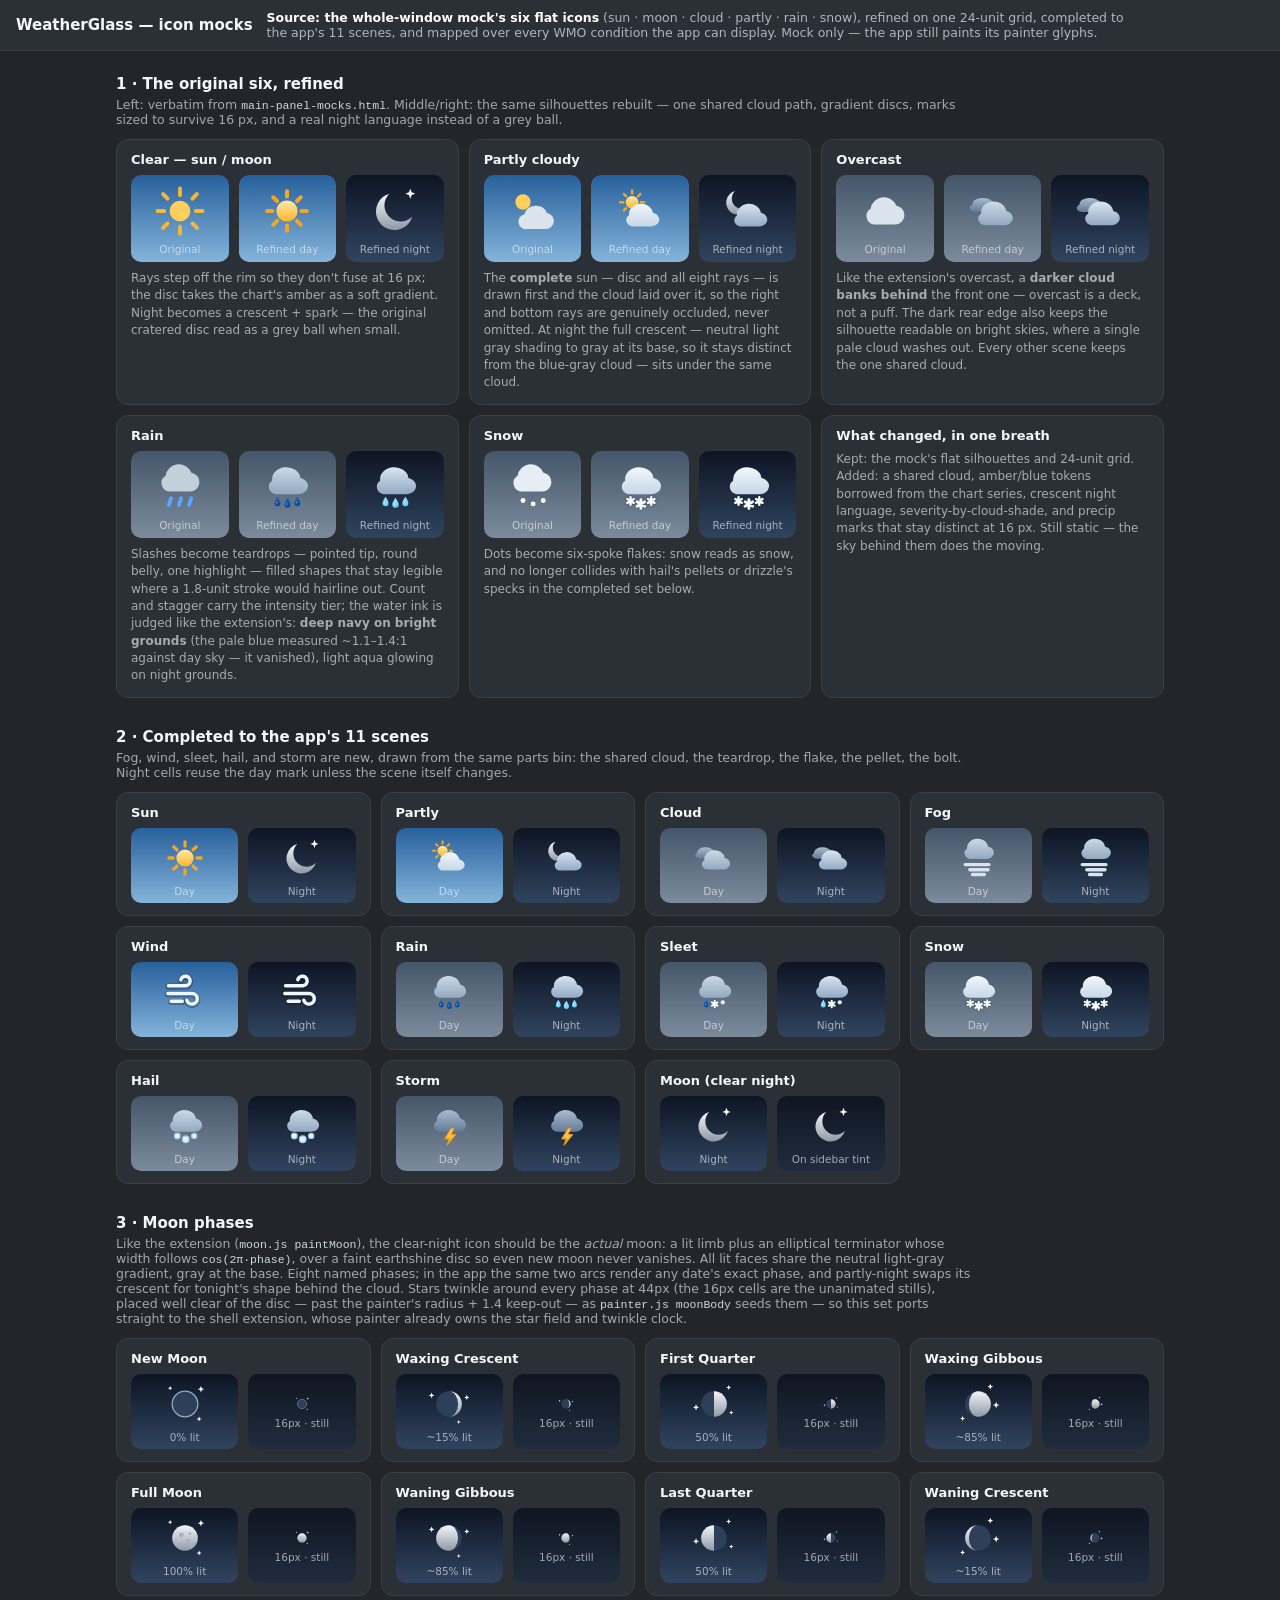
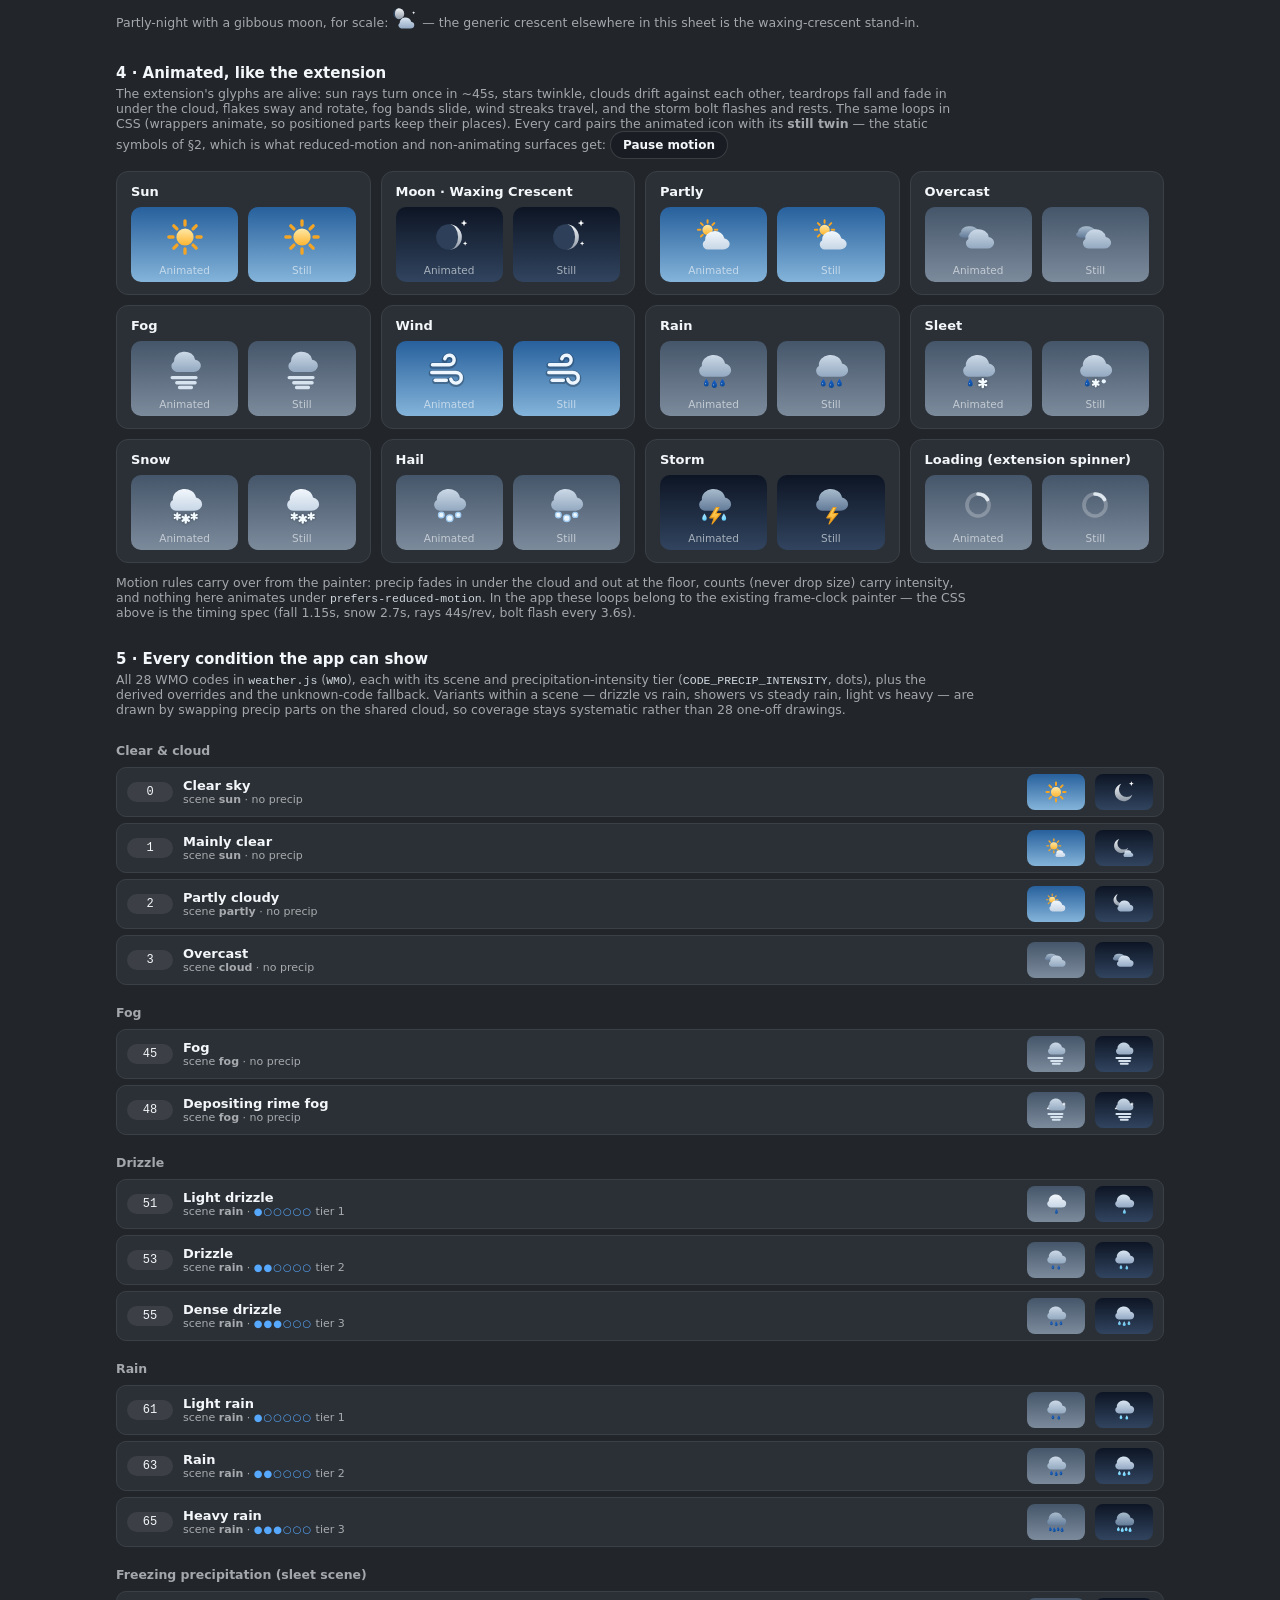
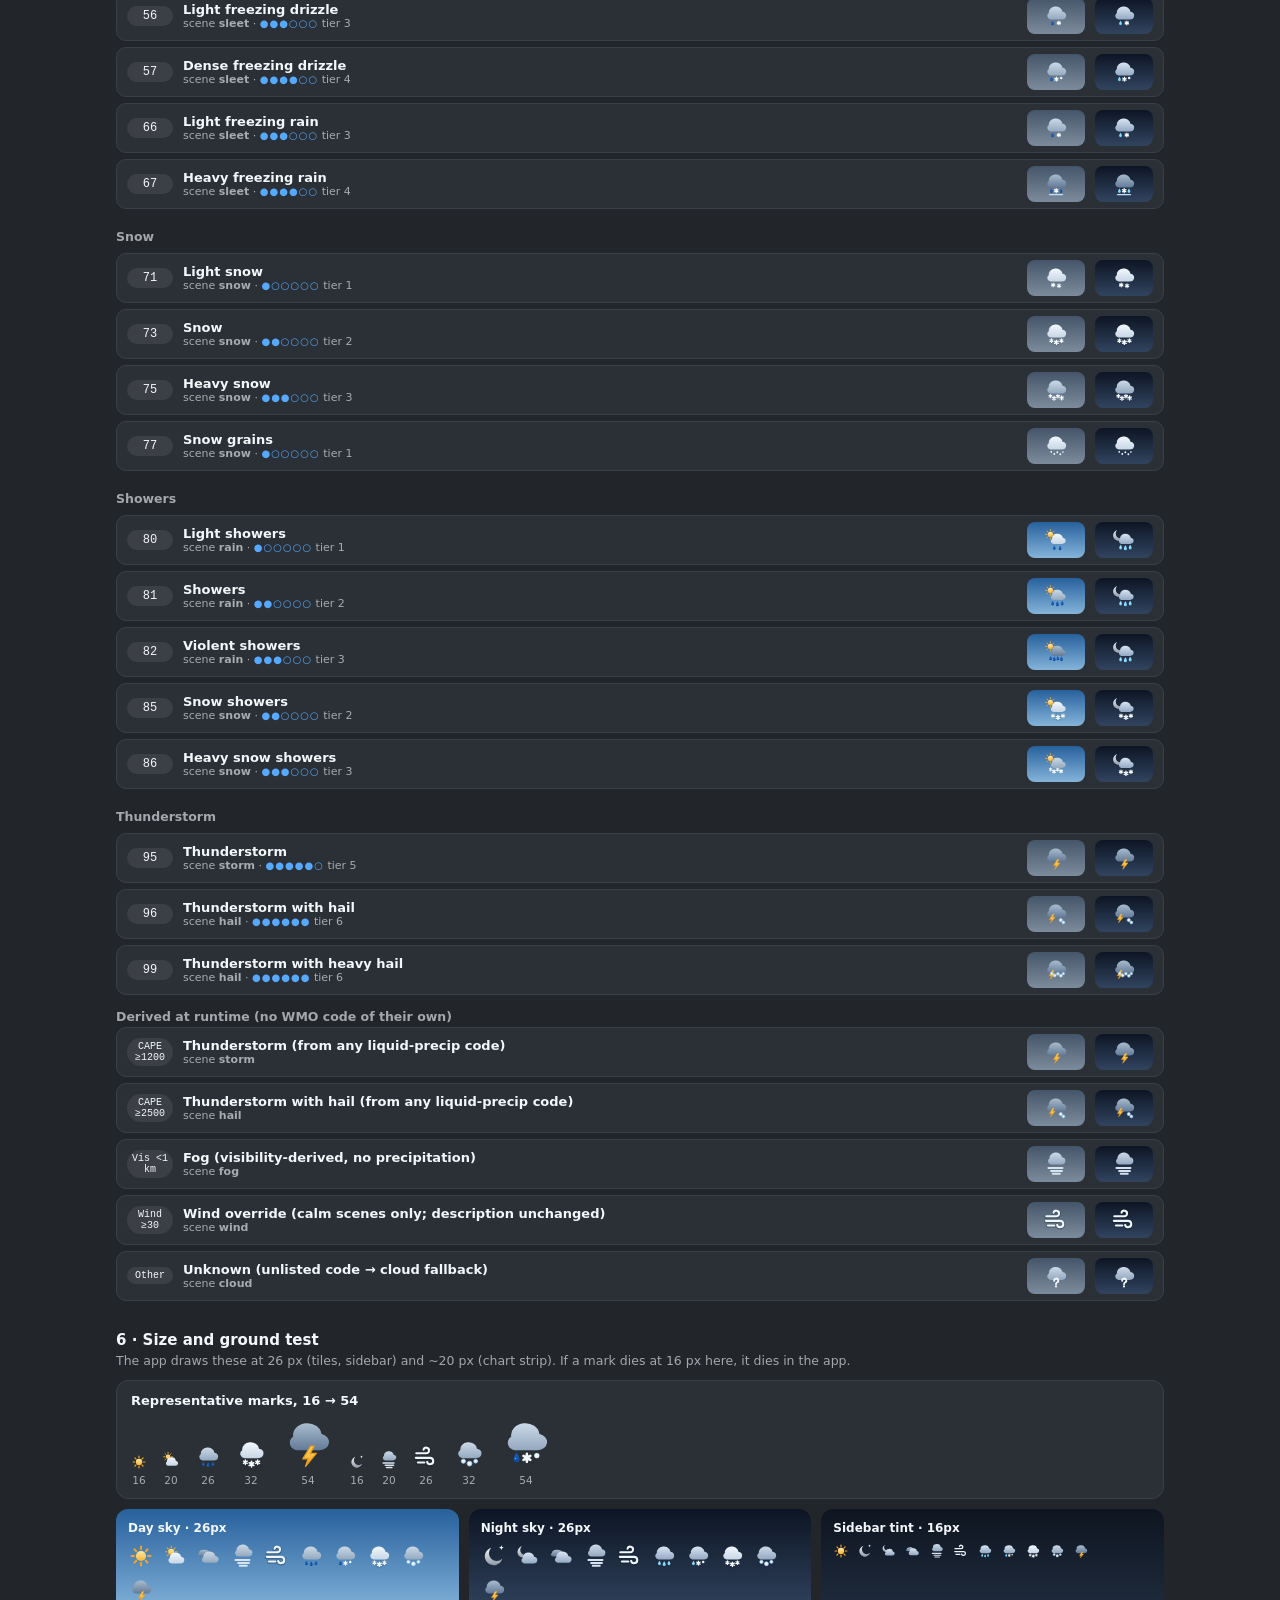
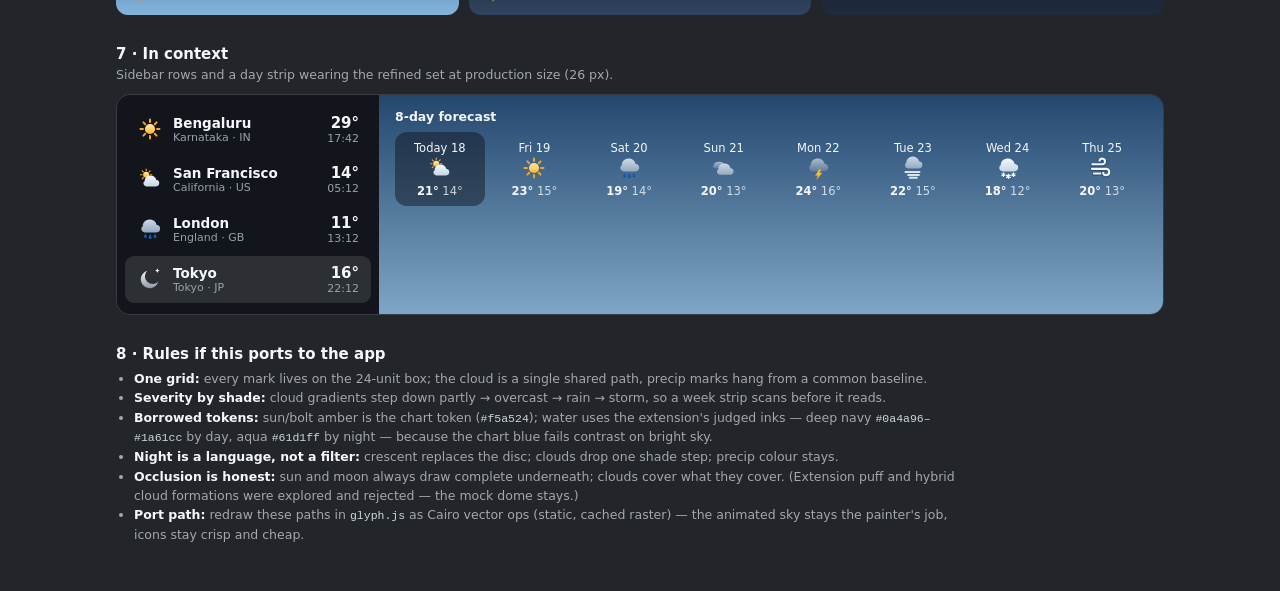
==== commit cd6d2b52: "docs(design): snow-showers mock to 3 flakes at tier 2 New flakesMid group (3 flakes, r-snow's patter" ====
--- a/docs/design/icon-mocks.html
+++ b/docs/design/icon-mocks.html
@@ -253,6 +253,7 @@
     <g id="drizzleDense" opacity=".9"><use href="#dropDay" transform="translate(7.8,18.4) scale(.92)"/><use href="#dropDay" transform="translate(12.2,19) scale(.98)"/><use href="#dropDay" transform="translate(16.6,18.4) scale(.92)"/></g>
     <g id="drizzleDenseNight" opacity=".9"><use href="#dropNight" transform="translate(7.8,18.4) scale(.92)"/><use href="#dropNight" transform="translate(12.2,19) scale(.98)"/><use href="#dropNight" transform="translate(16.6,18.4) scale(.92)"/></g>
     <g id="flakesLight"><use href="#flake" transform="translate(9.4 18.4) scale(.85)"/><use href="#flake" transform="translate(14.8 19.2) scale(.85)"/></g>
+    <g id="flakesMid"><use href="#flake" transform="translate(7.8 18.2) scale(.8)"/><use href="#flake" transform="translate(12.4 19.6) scale(.95)"/><use href="#flake" transform="translate(17 18.2) scale(.8)"/></g>
     <g id="flakesHeavy"><use href="#flake" transform="translate(6.8 17.6) scale(.75)"/><use href="#flake" transform="translate(10.2 19.6) scale(.9)"/><use href="#flake" transform="translate(13.8 17.8) scale(.8)"/><use href="#flake" transform="translate(17.2 19.4) scale(.9)"/></g>
     <g id="grains" fill="#f4fbff"><circle cx="7.6" cy="17.4" r=".85"/><circle cx="10.4" cy="19.4" r=".85"/><circle cx="13.2" cy="17.8" r=".85"/><circle cx="16" cy="19.6" r=".85"/><circle cx="18.4" cy="17.6" r=".75"/></g>
     <g id="pelletsHeavy" fill="#eaf6ff" stroke="#9fc9ee" stroke-width=".7"><circle cx="6.6" cy="17.2" r="1.35"/><circle cx="9.8" cy="19.4" r="1.55"/><circle cx="13.2" cy="17.6" r="1.45"/><circle cx="16.4" cy="19.6" r="1.6"/><circle cx="19" cy="17.4" r="1.25"/></g>
@@ -327,7 +328,7 @@
     <symbol id="r-snow-grains" viewBox="0 0 24 24"><use href="#cloudPath" transform="translate(0,-3.8)" fill="url(#cloudDay)"/><use href="#grains"/></symbol>
     <symbol id="r-snow-showers-day" viewBox="0 0 24 24">
       <use href="#sunFull" transform="translate(0.8,0.8) scale(.5)"/>
-      <use href="#cloudPath" transform="translate(4.2,0.8) scale(.78)" fill="url(#cloudDay)"/><use href="#flakesLight" transform="translate(1.4,1)"/>
+      <use href="#cloudPath" transform="translate(4.2,0.8) scale(.78)" fill="url(#cloudDay)"/><use href="#flakesMid" transform="translate(1.4,1)"/>
     </symbol>
     <symbol id="r-snow-showers-heavy-day" viewBox="0 0 24 24">
       <use href="#sunFull" transform="translate(0.8,0.8) scale(.5)"/>
@@ -335,7 +336,7 @@
     </symbol>
     <symbol id="r-snow-showers-night" viewBox="0 0 24 24">
       <path d="M11.8 9.2A5 5 0 1 1 5.6 3a4 4 0 0 0 6.2 6.2Z" fill="url(#moonGreyGrad)"/>
-      <use href="#cloudPath" transform="translate(4.2,0.8) scale(.78)" fill="url(#cloudNight)"/><use href="#flakesLight" transform="translate(1.4,1)"/>
+      <use href="#cloudPath" transform="translate(4.2,0.8) scale(.78)" fill="url(#cloudNight)"/><use href="#flakesMid" transform="translate(1.4,1)"/>
     </symbol>
     <symbol id="r-storm-hail" viewBox="0 0 24 24">
       <use href="#cloudPath" transform="translate(0,-3.8)" fill="url(#cloudStorm)"/>
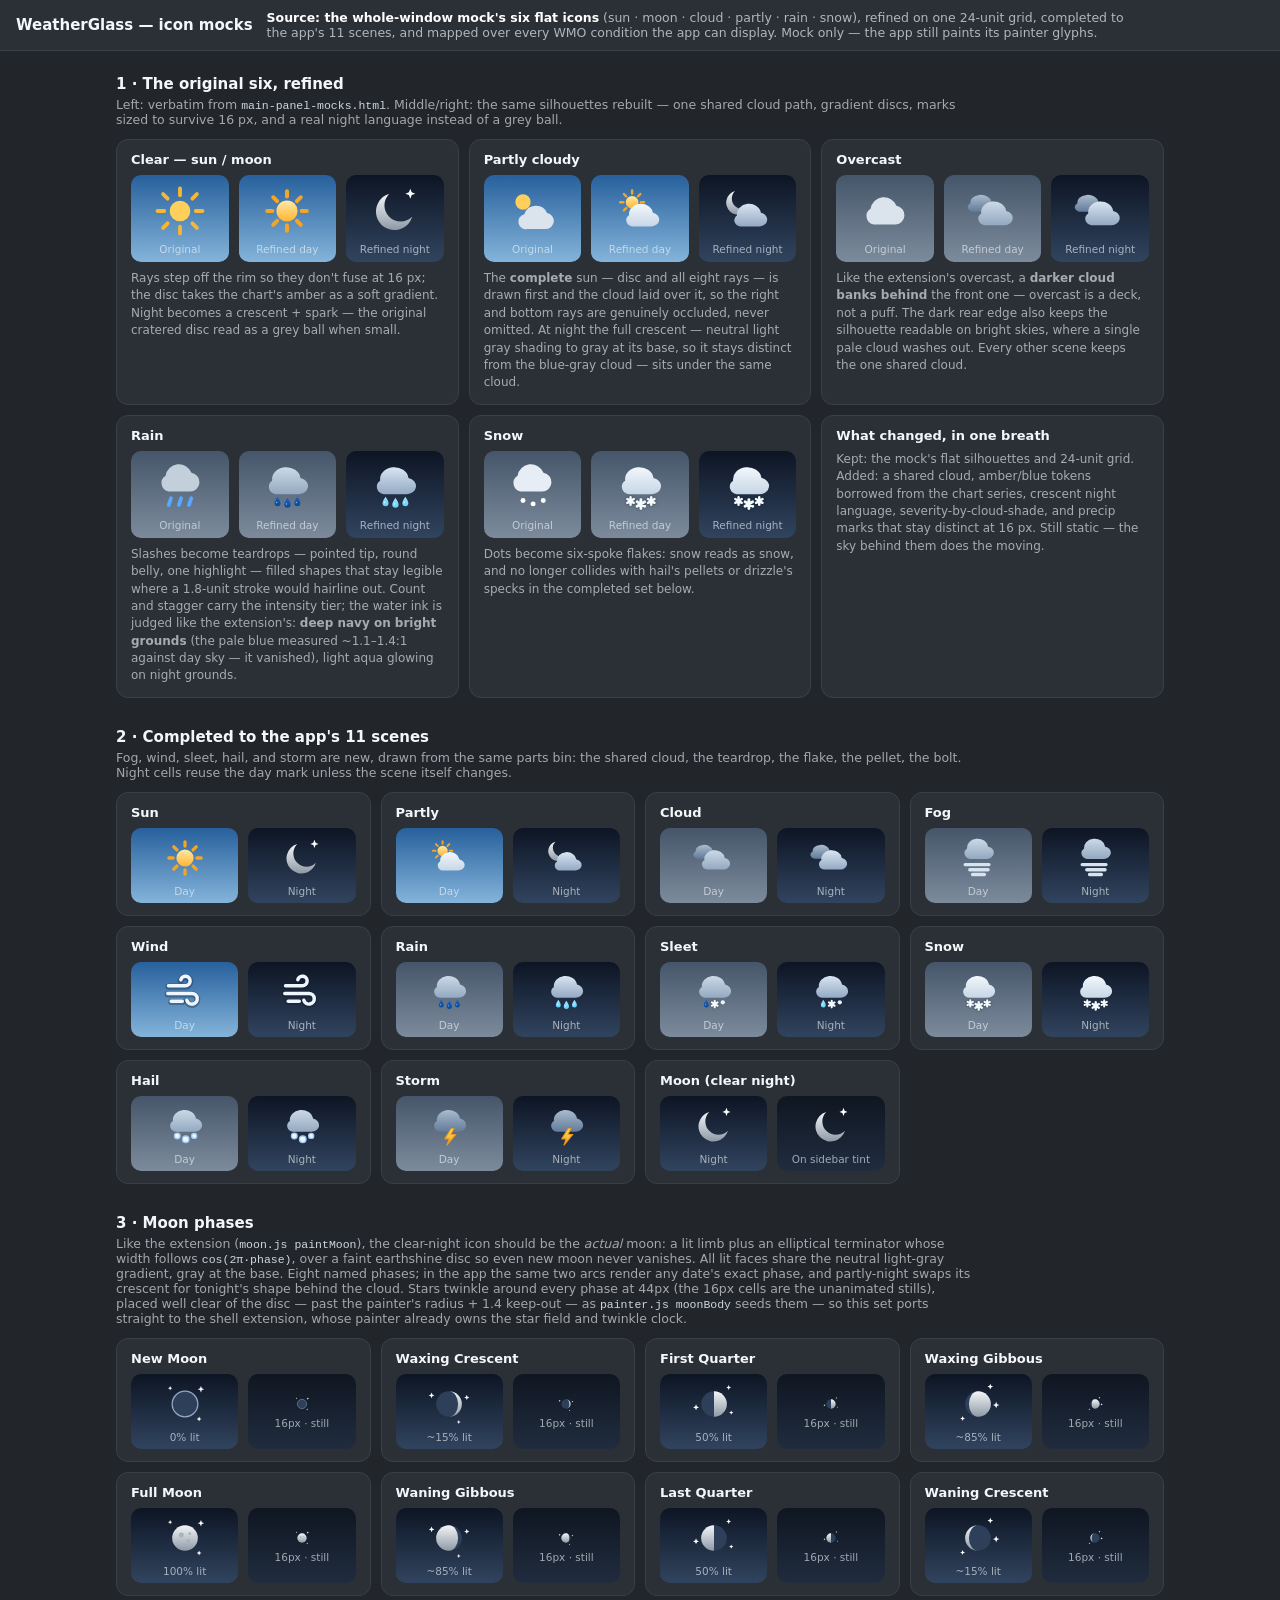
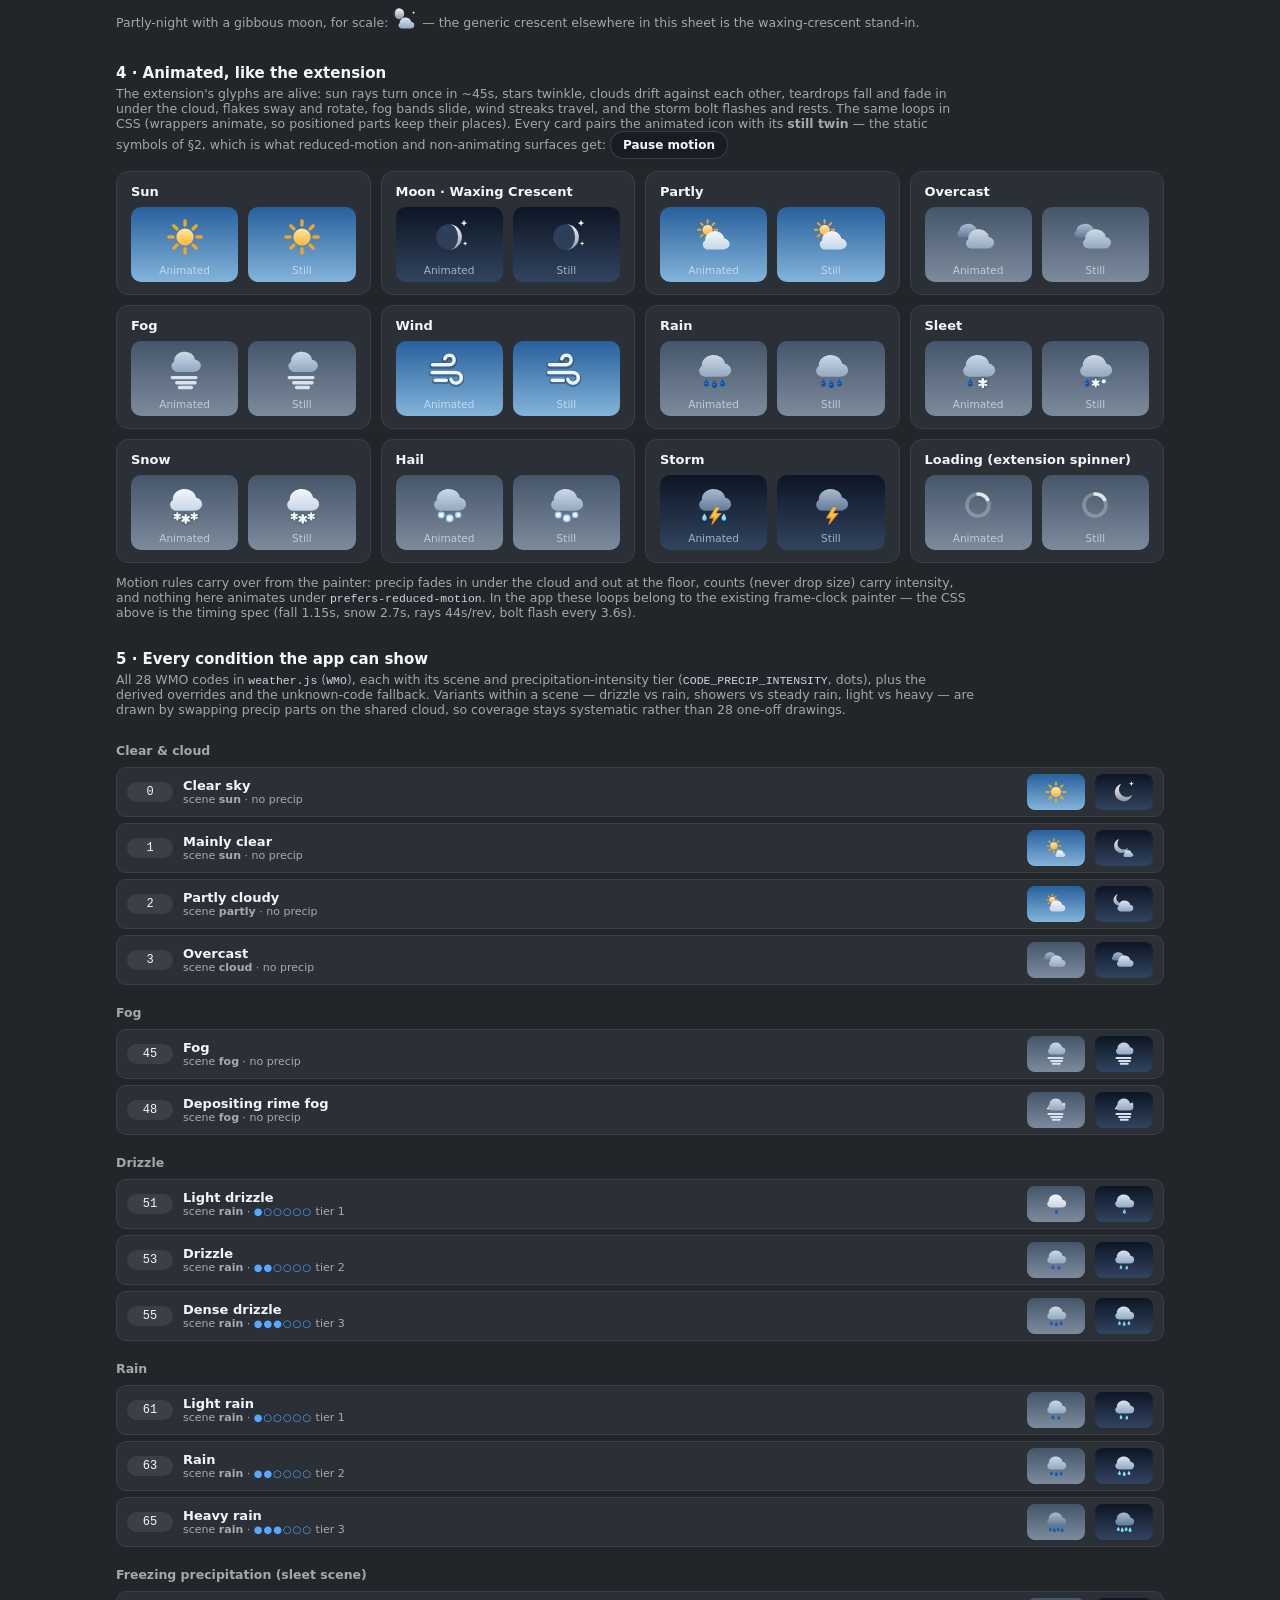
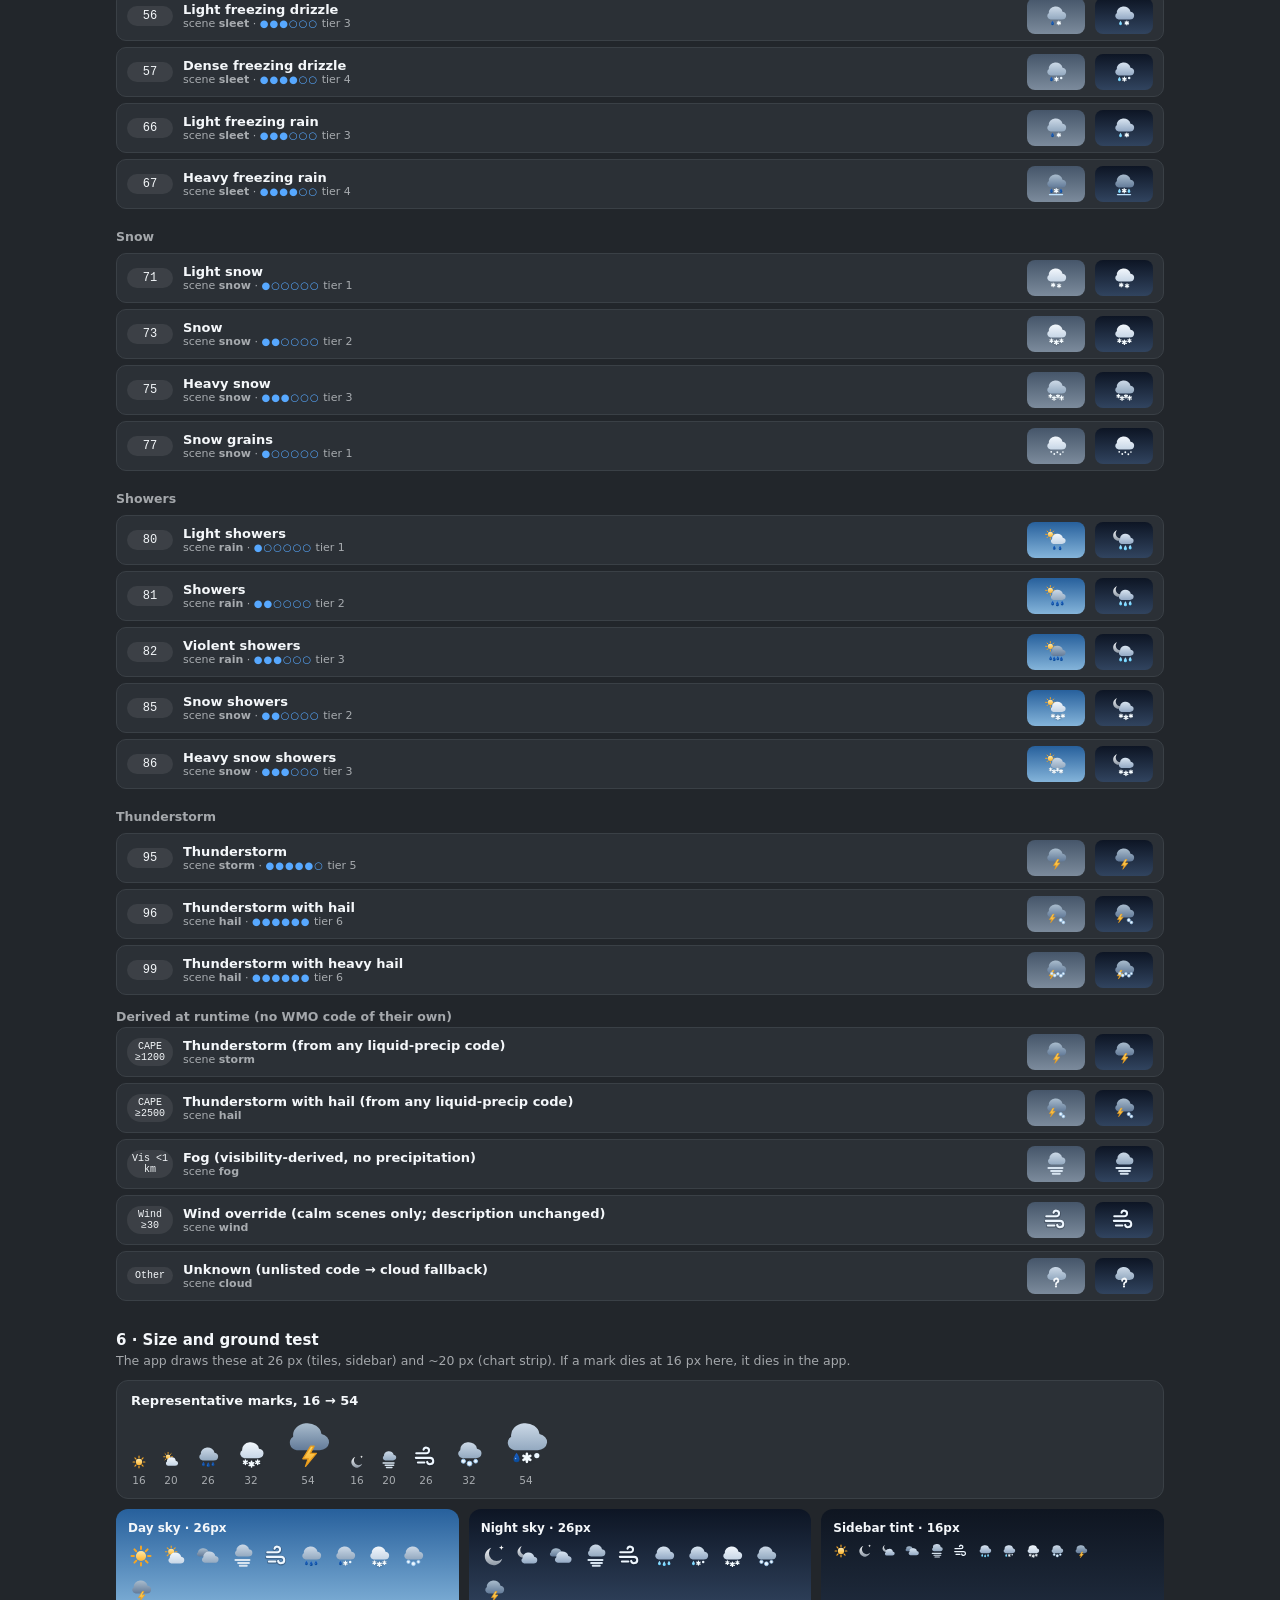
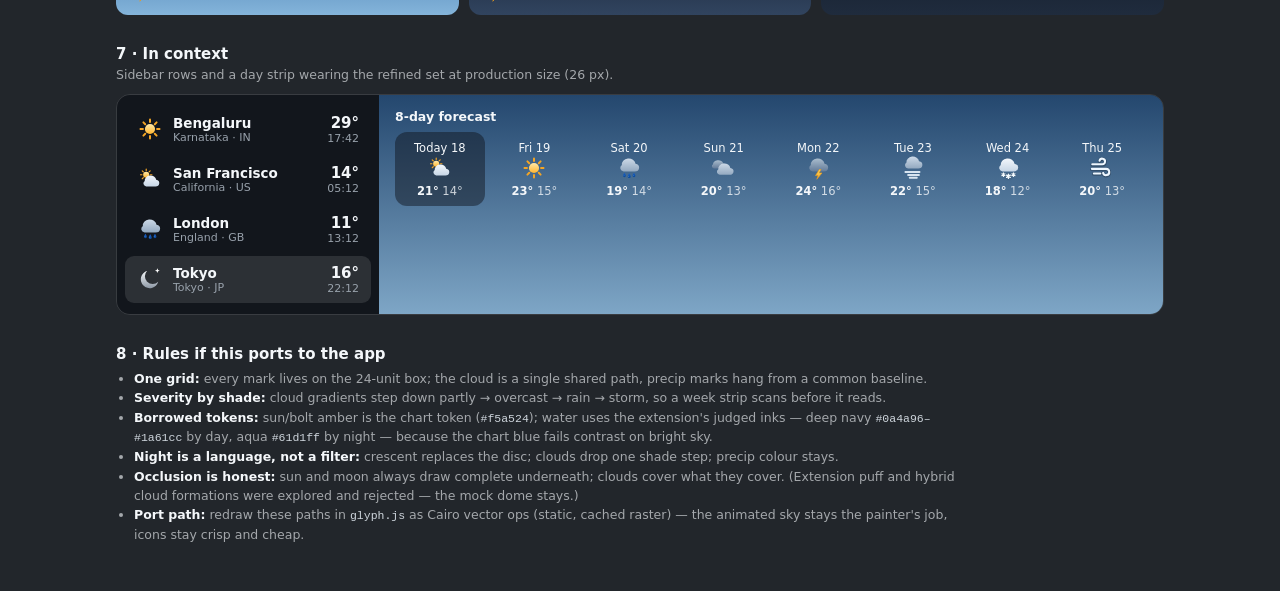
==== commit 72d4d235: "docs(design): overcast bank taller cap, further left in mock r-overcast-day/night + animated cell: b" ====
--- a/docs/design/icon-mocks.html
+++ b/docs/design/icon-mocks.html
@@ -349,11 +349,11 @@
       <use href="#pelletsHeavy" transform="translate(2.4,.4) scale(.86)"/>
     </symbol>
     <symbol id="r-overcast-day" viewBox="0 0 24 24">
-      <use href="#cloudPath" transform="translate(-1.2,2.52) scale(.74,.52)" fill="url(#cloudStorm)"/>
+      <use href="#cloudPath" transform="translate(-2.1,0.4) scale(.74,.63)" fill="url(#cloudStorm)"/>
       <use href="#cloudPath" transform="translate(2,1.6) scale(.88)" fill="url(#cloudGrey)"/>
     </symbol>
     <symbol id="r-overcast-night" viewBox="0 0 24 24">
-      <use href="#cloudPath" transform="translate(-1.2,2.52) scale(.74,.52)" fill="url(#cloudStorm)"/>
+      <use href="#cloudPath" transform="translate(-2.1,0.4) scale(.74,.63)" fill="url(#cloudStorm)"/>
       <use href="#cloudPath" transform="translate(2,1.6) scale(.88)" fill="url(#cloudNight)"/>
     </symbol>
     <symbol id="r-unknown" viewBox="0 0 24 24">
@@ -484,7 +484,7 @@
     <div class="card"><h3>Sun</h3><div class="pair"><div class="cell sky-day"><svg class="ic" viewBox="0 0 24 24"><g class="spin-slow"><use href="#sunRays"/></g><circle cx="12" cy="12" r="4.7" fill="url(#sunGrad)"/></svg><span>Animated</span></div><div class="cell sky-day still"><svg class="ic"><use href="#r-sun"/></svg><span>Still</span></div></div></div>
     <div class="card"><h3>Moon · Waxing Crescent</h3><div class="pair"><div class="cell sky-night"><svg class="ic" viewBox="0 0 24 24"><use href="#ph-waxc" width="24" height="24"/><g class="twinkle"><use href="#spark" transform="translate(20.2 4.4) scale(.8)" fill="#ffffff"/></g><g class="twinkle" style="animation-delay:-1.15s"><use href="#spark" transform="translate(20.8 15.5) scale(.55)" fill="#ffffff"/></g></svg><span>Animated</span></div><div class="cell sky-night still"><svg class="ic" viewBox="0 0 24 24"><use href="#ph-waxc" width="24" height="24"/><use href="#spark" transform="translate(20.2 4.4) scale(.8)" fill="#ffffff"/><use href="#spark" transform="translate(20.8 15.5) scale(.55)" fill="#ffffff"/></svg><span>Still</span></div></div></div>
     <div class="card"><h3>Partly</h3><div class="pair"><div class="cell sky-day"><svg class="ic" viewBox="0 0 24 24"><g transform="translate(1.3,0.9) scale(.6)"><g class="spin-slow"><use href="#sunRays"/></g><circle cx="12" cy="12" r="4.7" fill="url(#sunGrad)"/></g><g class="drift"><use href="#cloudPath" transform="translate(2.6,2.9) scale(.84)" fill="url(#cloudDay)"/></g></svg><span>Animated</span></div><div class="cell sky-day still"><svg class="ic"><use href="#r-partly-day"/></svg><span>Still</span></div></div></div>
-    <div class="card"><h3>Overcast</h3><div class="pair"><div class="cell sky-grey"><svg class="ic" viewBox="0 0 24 24"><g class="drift2"><use href="#cloudPath" transform="translate(-1.2,2.52) scale(.74,.52)" fill="url(#cloudStorm)"/></g><g class="drift"><use href="#cloudPath" transform="translate(2,1.6) scale(.88)" fill="url(#cloudGrey)"/></g></svg><span>Animated</span></div><div class="cell sky-grey still"><svg class="ic"><use href="#r-overcast-day"/></svg><span>Still</span></div></div></div>
+    <div class="card"><h3>Overcast</h3><div class="pair"><div class="cell sky-grey"><svg class="ic" viewBox="0 0 24 24"><g class="drift2"><use href="#cloudPath" transform="translate(-2.1,0.4) scale(.74,.63)" fill="url(#cloudStorm)"/></g><g class="drift"><use href="#cloudPath" transform="translate(2,1.6) scale(.88)" fill="url(#cloudGrey)"/></g></svg><span>Animated</span></div><div class="cell sky-grey still"><svg class="ic"><use href="#r-overcast-day"/></svg><span>Still</span></div></div></div>
     <div class="card"><h3>Fog</h3><div class="pair"><div class="cell sky-grey"><svg class="ic" viewBox="0 0 24 24"><g class="drift"><use href="#cloudPath" transform="translate(1,-5) scale(.92)" fill="url(#cloudGrey)"/></g><g class="fogslide"><g stroke="#d7e4f0" stroke-width="1.8" stroke-linecap="round"><path d="M5 15.6h13M7.5 18.4h10M9 21h6.5"/></g></g></svg><span>Animated</span></div><div class="cell sky-grey still"><svg class="ic"><use href="#r-fog-day"/></svg><span>Still</span></div></div></div>
     <div class="card"><h3>Wind</h3><div class="pair"><div class="cell sky-day"><svg class="ic" viewBox="0 0 24 24"><g class="windmove"><use href="#r-wind" width="24" height="24"/></g></svg><span>Animated</span></div><div class="cell sky-day still"><svg class="ic"><use href="#r-wind"/></svg><span>Still</span></div></div></div>
     <div class="card"><h3>Rain</h3><div class="pair"><div class="cell sky-grey"><svg class="ic" viewBox="0 0 24 24"><g class="drift"><use href="#cloudPath" transform="translate(0,-3.8)" fill="url(#cloudGrey)"/></g><g class="fall" style="animation-delay:-.15s"><use href="#dropDay" transform="translate(7.8,18.4) scale(.92)"/></g><g class="fall" style="animation-delay:-.55s"><use href="#dropDay" transform="translate(12.2,19) scale(.98)"/></g><g class="fall" style="animation-delay:-.9s"><use href="#dropDay" transform="translate(16.6,18.4) scale(.92)"/></g></svg><span>Animated</span></div><div class="cell sky-grey still"><svg class="ic"><use href="#r-rain-day"/></svg><span>Still</span></div></div></div>
